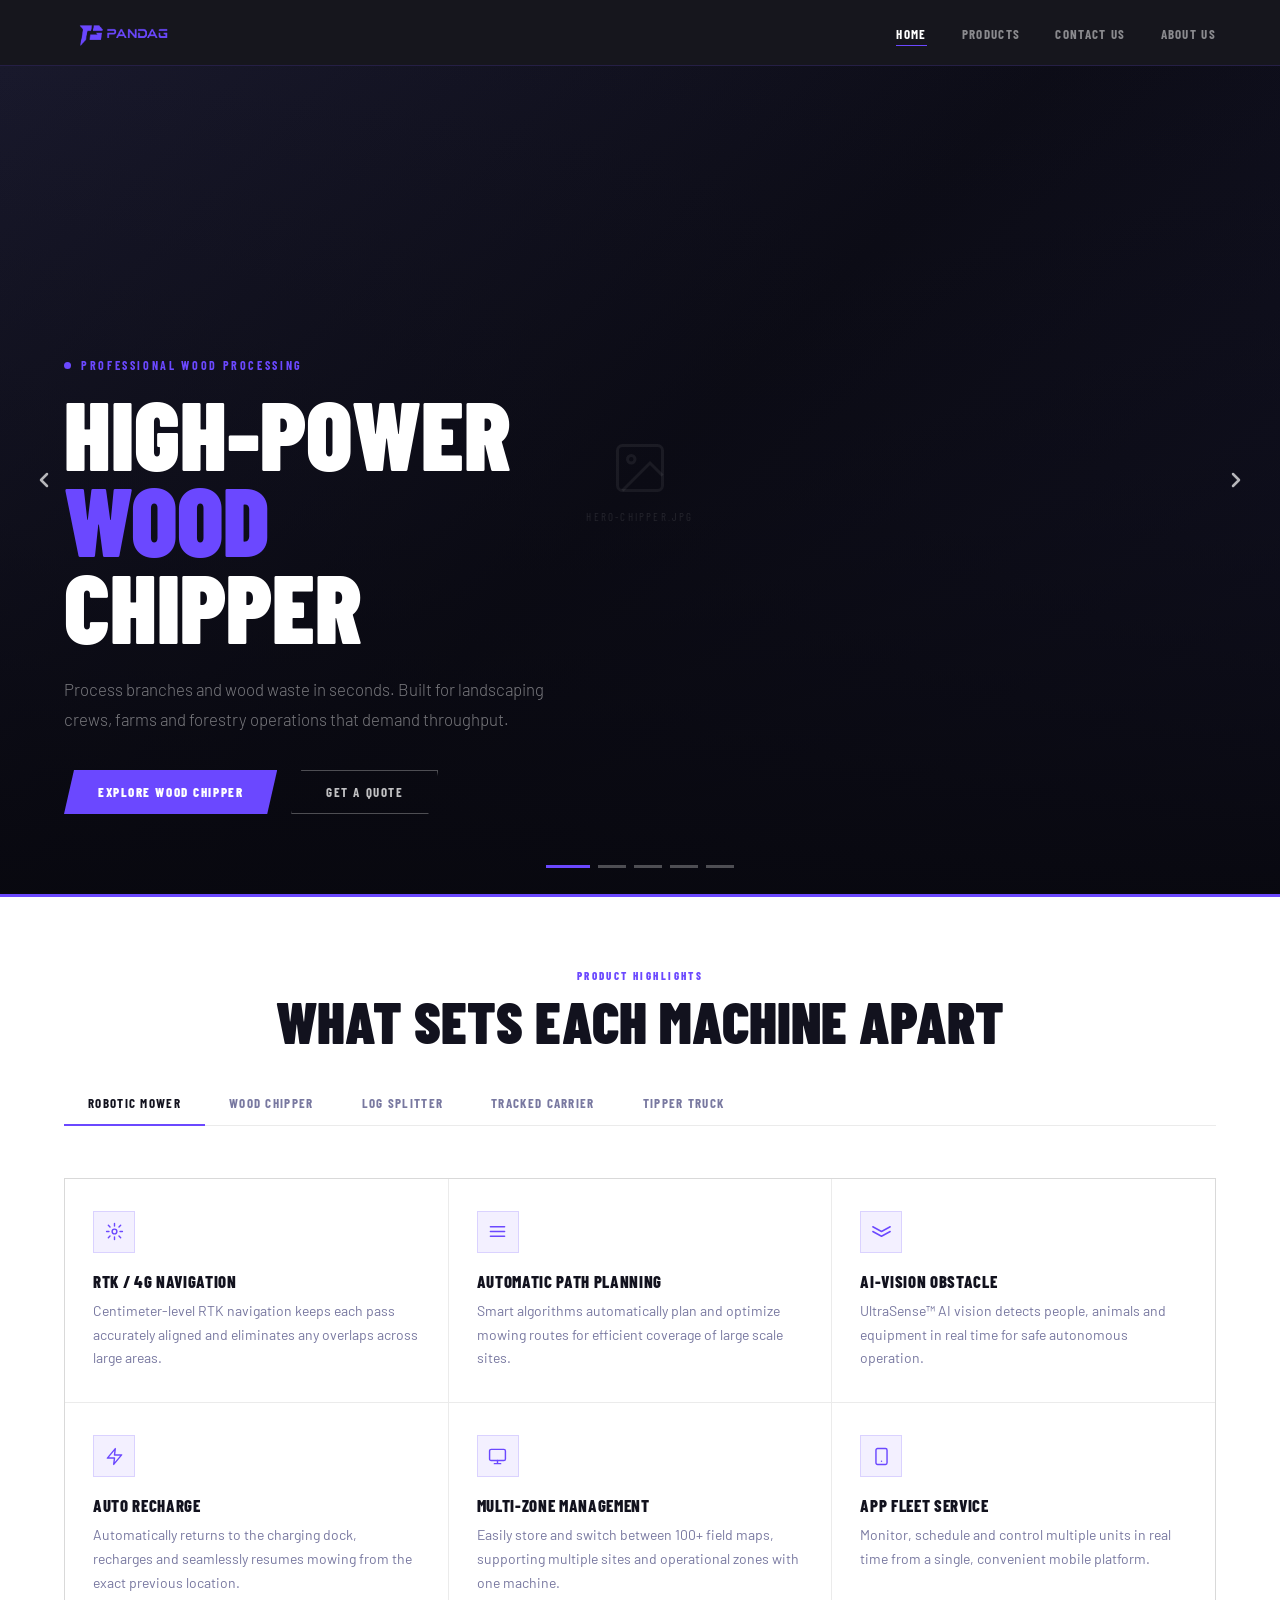
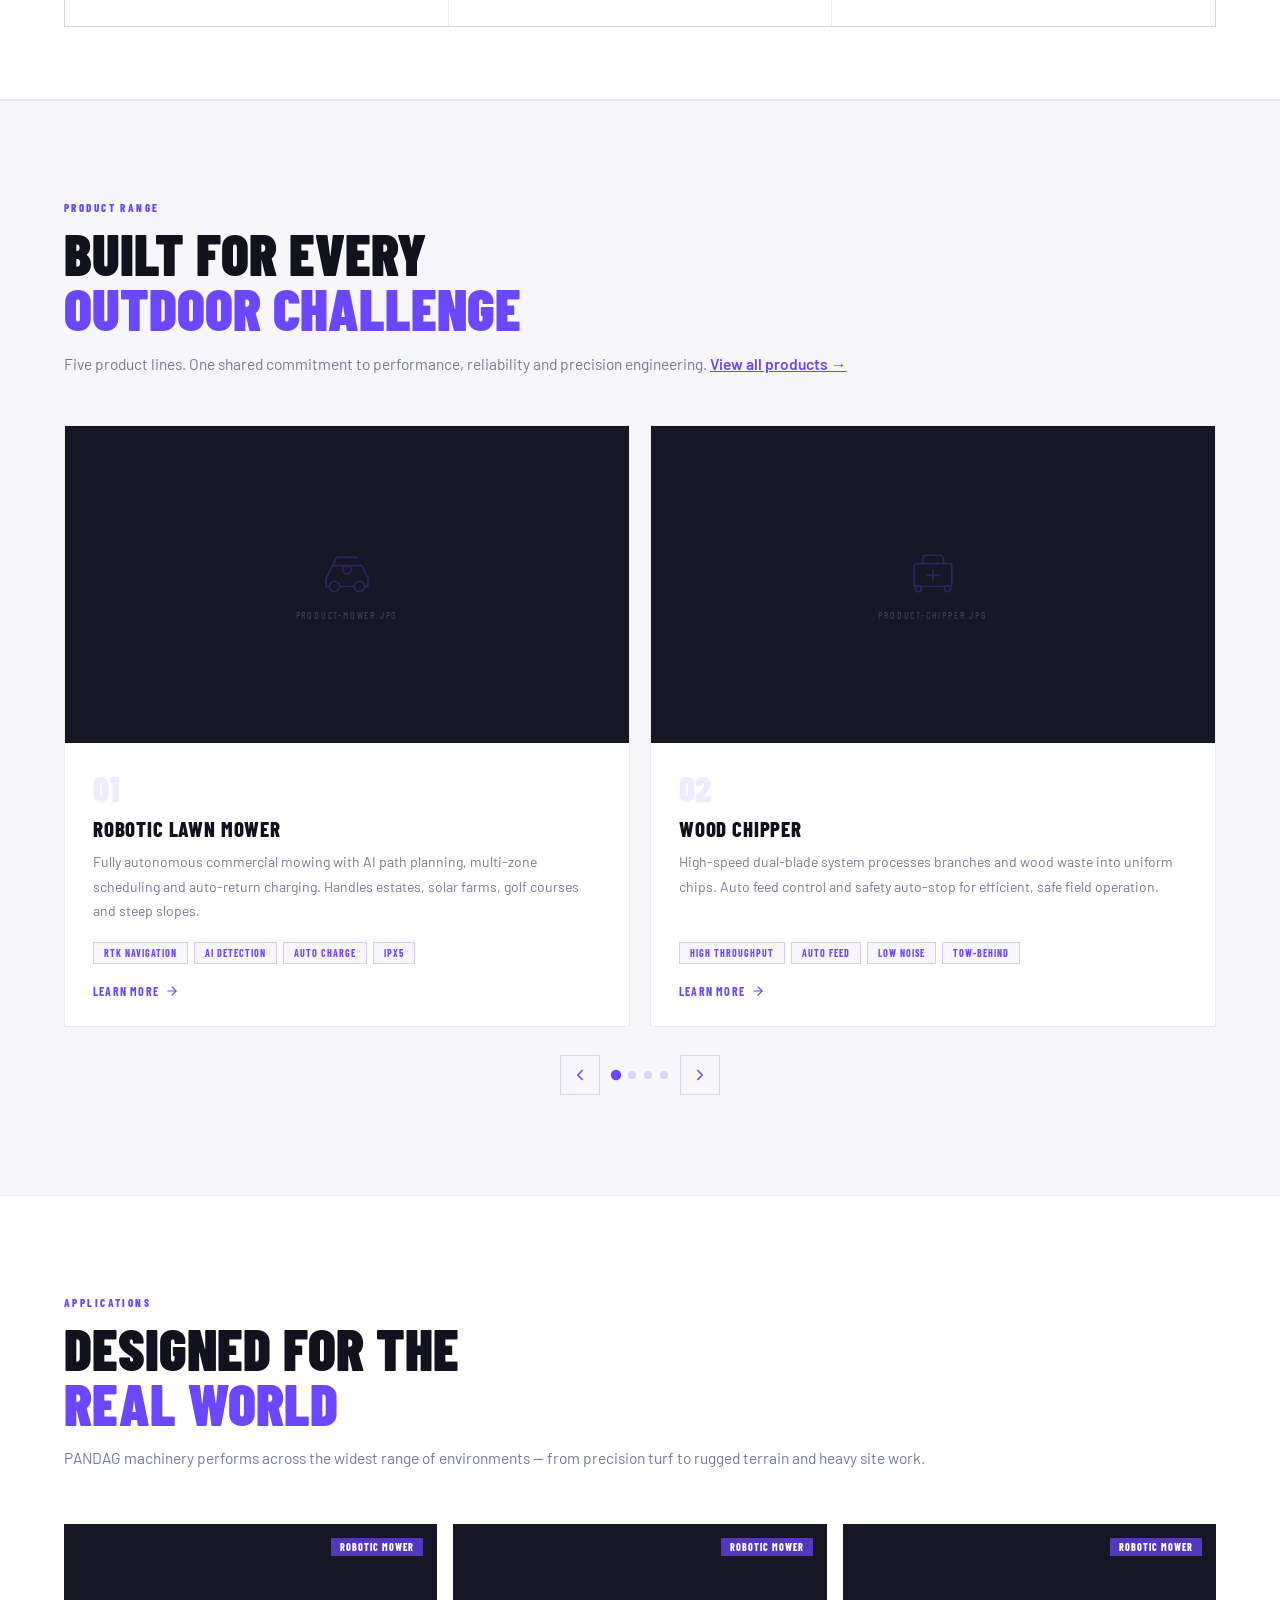
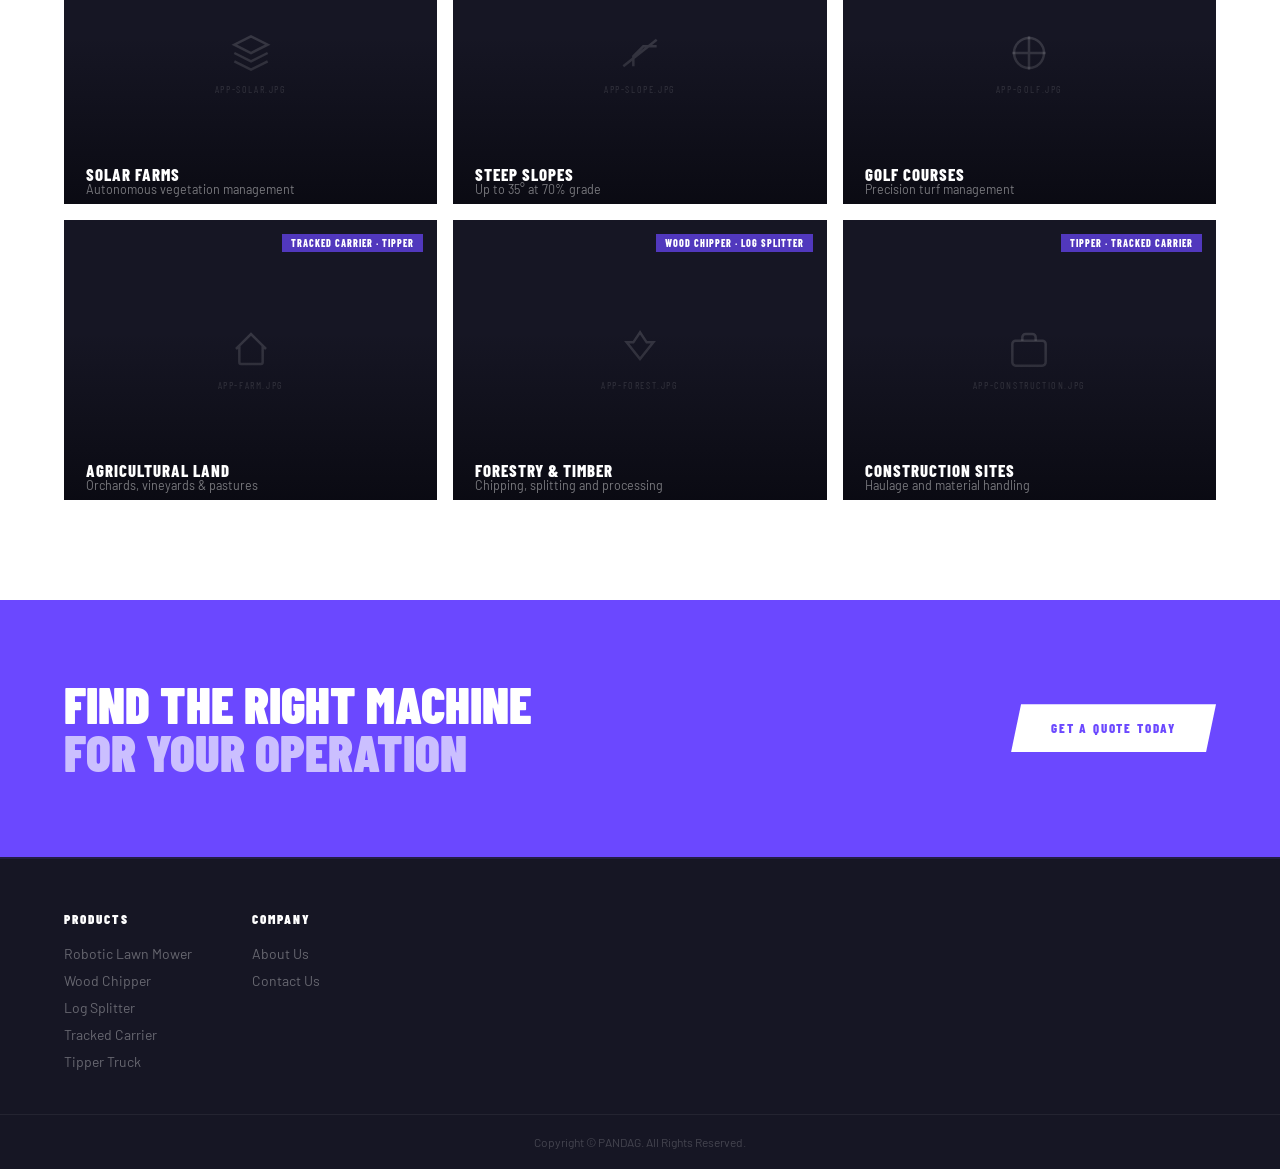
==== index.html @ 1c49302d "Initial commit: American exhibition website" ====
<!DOCTYPE html>
<html lang="en">
<head>
<meta charset="UTF-8">
<meta name="viewport" content="width=device-width, initial-scale=1.0">
<title>PANDAG | Intelligent Outdoor Equipment</title>
<link rel="preconnect" href="https://fonts.googleapis.com">
<link href="https://fonts.googleapis.com/css2?family=Barlow+Condensed:wght@400;600;700;800;900&family=Barlow:wght@300;400;500;600&display=swap" rel="stylesheet">
<link rel="stylesheet" href="style.css">
<style>
/* ─── HERO SLIDESHOW ─── */
#home {
  margin-top:66px; height:92vh; min-height:560px; max-height:900px;
  position:relative; overflow:hidden;
}
.hero-slides { position:absolute; inset:0; }
.hero-slide { position:absolute; inset:0; opacity:0; transition:opacity 1s ease; pointer-events:none; }
.hero-slide.active { opacity:1; pointer-events:auto; }
.hero-slide-bg { position:absolute; inset:0; background:linear-gradient(135deg,#1a1a2e 0%,#0d0d18 50%,#141428 100%); }
.hero-slide-bg img { width:100%; height:100%; object-fit:cover; opacity:.82; }
.hero-ph { position:absolute; inset:0; display:flex; flex-direction:column; align-items:center; justify-content:center; gap:12px; pointer-events:none; }
.hero-ph svg { width:60px; height:60px; color:rgba(255,255,255,.1); }
.hero-ph span { font-family:'Barlow Condensed',sans-serif; font-size:11px; letter-spacing:.2em; text-transform:uppercase; color:rgba(255,255,255,.18); }
.hero-overlay { position:absolute; inset:0; background:linear-gradient(to top,rgba(8,8,15,.95) 0%,rgba(8,8,15,.42) 45%,rgba(8,8,15,.06) 100%); }
.hero-slide-content { position:absolute; inset:0; display:flex; align-items:flex-end; padding:0 5vw 80px; z-index:2; }
.hero-text { max-width:860px; }
.hero-eyebrow {
  font-family:'Barlow Condensed',sans-serif; font-size:12px; font-weight:700;
  letter-spacing:.22em; text-transform:uppercase; color:#6B48FF;
  margin-bottom:18px; display:flex; align-items:center; gap:10px;
}
.pulse { width:7px; height:7px; border-radius:50%; background:#6B48FF; display:inline-block; animation:blink 2s infinite; flex-shrink:0; }
@keyframes blink { 0%,100%{opacity:1;} 50%{opacity:.2;} }
.hero-h1 {
  font-family:'Barlow Condensed',sans-serif;
  font-size:clamp(3.2rem,7.5vw,7rem); font-weight:900; line-height:.9;
  text-transform:uppercase; color:#fff; margin-bottom:26px;
}
.hero-h1 em { font-style:normal; color:#6B48FF; }
.hero-sub { font-size:1.05rem; font-weight:300; line-height:1.75; color:rgba(255,255,255,.45); max-width:520px; margin-bottom:36px; }
.hero-btns { display:flex; gap:14px; flex-wrap:wrap; }

/* Arrow — icon only, border appears on hover */
.hero-arrow {
  position:absolute; top:50%; transform:translateY(-50%); z-index:10;
  width:48px; height:48px; cursor:pointer;
  background:transparent; border:1px solid transparent;
  display:flex; align-items:center; justify-content:center;
  color:rgba(255,255,255,.7); transition:border-color .25s, background .25s, color .25s;
}
.hero-arrow:hover { background:rgba(255,255,255,.12); border-color:rgba(255,255,255,.3); color:#fff; backdrop-filter:blur(6px); }
.hero-arrow svg { width:24px; height:24px; }
.hero-arrow-left { left:20px; }
.hero-arrow-right { right:20px; }

.hero-dots { position:absolute; bottom:26px; left:50%; transform:translateX(-50%); display:flex; gap:8px; z-index:10; }
.hero-dot { width:28px; height:3px; background:rgba(255,255,255,.28); border:none; cursor:pointer; padding:0; transition:background .3s, width .3s; }
.hero-dot.active { background:#6B48FF; width:44px; }

/* ─── PRODUCT FEATURES TABS ─── */
#features { background:var(--white); border-top:3px solid #6B48FF; border-bottom:1px solid var(--border); padding:72px 5vw; }
.feat-tabs { display:flex; gap:0; flex-wrap:wrap; margin-bottom:52px; border-bottom:1px solid var(--border); }
.feat-tab {
  font-family:'Barlow Condensed',sans-serif; font-size:13px; font-weight:700;
  letter-spacing:.1em; text-transform:uppercase; padding:14px 24px;
  background:transparent; border:none; color:var(--muted); cursor:pointer;
  position:relative; transition:color .2s; white-space:nowrap;
}
.feat-tab::after { content:''; position:absolute; bottom:-1px; left:0; right:0; height:2px; background:#6B48FF; transform:scaleX(0); transition:transform .25s; }
.feat-tab.active { color:var(--text); }
.feat-tab.active::after { transform:scaleX(1); }
.feat-panel { display:none; }
.feat-panel.active { display:grid; grid-template-columns:repeat(3,1fr); gap:1px; background:var(--border); border:1px solid var(--border); }
.feat-card { background:var(--white); padding:32px 28px; position:relative; overflow:hidden; transition:background .3s; }
.feat-card::after { content:''; position:absolute; bottom:0; left:0; right:0; height:2px; background:#6B48FF; transform:scaleX(0); transform-origin:left; transition:transform .4s; }
.feat-card:hover { background:rgba(107,72,255,.03); }
.feat-card:hover::after { transform:scaleX(1); }
.feat-icon { width:42px; height:42px; background:rgba(107,72,255,.08); border:1px solid rgba(107,72,255,.18); display:flex; align-items:center; justify-content:center; color:#6B48FF; margin-bottom:18px; }
.feat-icon svg { width:19px; height:19px; }
.feat-title { font-family:'Barlow Condensed',sans-serif; font-size:1.05rem; font-weight:800; text-transform:uppercase; letter-spacing:.04em; color:var(--text); margin-bottom:8px; }
.feat-desc { font-size:.875rem; color:var(--muted); line-height:1.7; }

/* ─── PRODUCT CAROUSEL ─── */
#products { background:var(--off-white); border-top:1px solid var(--border); padding:100px 5vw; }
.products-header { margin-bottom:48px; }
.carousel-wrap { position:relative; }
.carousel-track-outer { overflow:hidden; }
.carousel-track { display:flex; gap:20px; transition:transform .45s cubic-bezier(.4,0,.2,1); }
.product-card {
  background:var(--white); border:1px solid var(--border);
  overflow:hidden; display:flex; flex-direction:column;
  position:relative; flex-shrink:0; width:calc(50% - 10px);
  transition:box-shadow .3s, border-color .3s;
}
.product-card::before { content:''; position:absolute; top:0; left:0; right:0; height:3px; background:#6B48FF; transform:scaleX(0); transform-origin:left; transition:transform .45s; z-index:1; }
.product-card:hover { box-shadow:0 8px 36px rgba(107,72,255,.1); border-color:rgba(107,72,255,.2); }
.product-card:hover::before { transform:scaleX(1); }
.product-img-wrap { width:100%; aspect-ratio:16/9; overflow:hidden; background:var(--dark2); position:relative; flex-shrink:0; }
.product-img-wrap img { width:100%; height:100%; object-fit:cover; opacity:.85; transition:transform .5s, opacity .3s; }
.product-card:hover .product-img-wrap img { transform:scale(1.04); opacity:1; }
.product-img-ph { position:absolute; inset:0; display:flex; flex-direction:column; align-items:center; justify-content:center; gap:10px; }
.product-img-ph svg { width:50px; height:50px; color:#6B48FF; opacity:.28; }
.product-img-ph span { font-family:'Barlow Condensed',sans-serif; font-size:10px; letter-spacing:.18em; text-transform:uppercase; color:rgba(255,255,255,.22); }
.product-body { padding:28px; flex:1; display:flex; flex-direction:column; }
.product-num { font-family:'Barlow Condensed',sans-serif; font-size:2.2rem; font-weight:900; color:rgba(107,72,255,.1); line-height:1; margin-bottom:10px; }
.product-name { font-family:'Barlow Condensed',sans-serif; font-size:1.3rem; font-weight:800; text-transform:uppercase; letter-spacing:.04em; color:var(--text); margin-bottom:9px; }
.product-desc { font-size:.875rem; color:var(--muted); line-height:1.75; margin-bottom:18px; flex:1; }
.product-tags { display:flex; flex-wrap:wrap; gap:6px; margin-bottom:20px; }
.tag { font-family:'Barlow Condensed',sans-serif; font-size:10px; font-weight:700; letter-spacing:.1em; text-transform:uppercase; padding:4px 10px; border:1px solid rgba(107,72,255,.25); color:#6B48FF; background:rgba(107,72,255,.05); }
.product-cta { font-family:'Barlow Condensed',sans-serif; font-size:12px; font-weight:700; letter-spacing:.1em; text-transform:uppercase; color:#6B48FF; text-decoration:none; display:inline-flex; align-items:center; gap:6px; transition:gap .2s; }
.product-cta:hover { gap:10px; }
.product-cta svg { width:14px; height:14px; }

.carousel-controls { display:flex; align-items:center; gap:12px; margin-top:28px; justify-content:center; }
.carousel-btn { width:40px; height:40px; border:1px solid var(--border-brand); background:transparent; color:#6B48FF; cursor:pointer; display:flex; align-items:center; justify-content:center; transition:background .2s, color .2s; }
.carousel-btn:hover { background:#6B48FF; color:#fff; }
.carousel-btn svg { width:18px; height:18px; }
.carousel-dots { display:flex; gap:8px; }
.carousel-dot { width:8px; height:8px; border-radius:50%; background:rgba(107,72,255,.2); border:none; cursor:pointer; transition:background .2s, transform .2s; padding:0; }
.carousel-dot.active { background:#6B48FF; transform:scale(1.3); }

/* ─── SCENARIOS ─── */
#scenarios { background:var(--white); border-top:1px solid var(--border); padding:100px 5vw; }
.scenarios-grid { display:grid; grid-template-columns:repeat(3,1fr); gap:16px; margin-top:52px; }
.scenario-card { position:relative; overflow:hidden; aspect-ratio:4/3; background:var(--dark2); }
.scenario-photo { width:100%; height:100%; object-fit:cover; opacity:.72; transition:transform .5s, opacity .4s; }
.scenario-card:hover .scenario-photo { transform:scale(1.04); opacity:.88; }
.scenario-overlay { position:absolute; inset:0; background:linear-gradient(to top,rgba(8,8,15,.82) 0%,transparent 60%); }
.scenario-label { position:absolute; bottom:20px; left:22px; font-family:'Barlow Condensed',sans-serif; font-weight:800; font-size:1.05rem; text-transform:uppercase; letter-spacing:.06em; color:#fff; }
.scenario-sub { position:absolute; bottom:8px; left:22px; font-size:.78rem; color:rgba(255,255,255,.45); }
.scenario-ph { width:100%; height:100%; display:flex; flex-direction:column; align-items:center; justify-content:center; gap:10px; }
.scenario-ph svg { width:40px; height:40px; color:rgba(255,255,255,.14); }
.scenario-ph span { font-family:'Barlow Condensed',sans-serif; font-size:10px; letter-spacing:.16em; text-transform:uppercase; color:rgba(255,255,255,.18); }
.scenario-badge { position:absolute; top:14px; right:14px; font-family:'Barlow Condensed',sans-serif; font-size:10px; font-weight:800; letter-spacing:.1em; text-transform:uppercase; color:#fff; background:rgba(107,72,255,.7); backdrop-filter:blur(4px); padding:3px 9px; }

/* ─── CTA BANNER ─── */
#cta { background:var(--brand); padding:80px 5vw; display:flex; align-items:center; justify-content:space-between; gap:32px; flex-wrap:wrap; }
.cta-h2 { font-family:'Barlow Condensed',sans-serif; font-size:clamp(2rem,4vw,3.2rem); font-weight:900; text-transform:uppercase; color:#fff; line-height:.95; }
.cta-h2 span { opacity:.65; }

/* ─── RESPONSIVE ─── */
@media(max-width:1020px){
  .feat-panel.active { grid-template-columns:1fr 1fr; }
  .product-card { width:calc(80% - 10px); }
  .scenarios-grid { grid-template-columns:1fr 1fr; }
}
@media(max-width:720px){
  .feat-panel.active { grid-template-columns:1fr; }
  .product-card { width:calc(92% - 10px); }
  .scenarios-grid { grid-template-columns:1fr; }
  #cta { flex-direction:column; }
}
</style>
</head>
<body>

<!-- NAV -->
<nav>
  <a href="index.html" class="nav-logo">
    <img src="logo-07.png" alt="PANDAG" onerror="this.style.display='none';this.nextElementSibling.style.display='block'">
    <span class="nav-logo-text">PANDAG</span>
  </a>
  <ul class="nav-links">
    <li><a href="index.html" class="active">Home</a></li>
    <li><a href="products.html">Products</a></li>
    <li><a href="contact.html">Contact Us</a></li>
    <li><a href="about.html">About Us</a></li>
  </ul>
</nav>

<!-- ═══ HERO SLIDESHOW ═══ -->
<section id="home">
  <div class="hero-slides" id="heroSlides">

    <!-- Slide 1: Wood Chipper -->
    <div class="hero-slide active">
      <div class="hero-slide-bg">
        <img src="hero-chipper.jpg" alt="" onerror="this.style.display='none'">
        <div class="hero-ph"><svg viewBox="0 0 24 24" fill="none" stroke="currentColor" stroke-width="1.2"><rect x="3" y="3" width="18" height="18" rx="2"/><circle cx="8.5" cy="8.5" r="1.5"/><polyline points="21 15 16 10 5 21"/></svg><span>hero-chipper.jpg</span></div>
      </div>
      <div class="hero-overlay"></div>
      <div class="hero-slide-content">
        <div class="hero-text">
          <div class="hero-eyebrow"><span class="pulse"></span> Professional Wood Processing</div>
          <h1 class="hero-h1">High-Power<br><em>Wood</em><br>Chipper</h1>
          <p class="hero-sub">Process branches and wood waste in seconds. Built for landscaping crews, farms and forestry operations that demand throughput.</p>
          <div class="hero-btns">
            <a href="products.html" class="btn-primary">Explore Wood Chipper</a>
            <a href="contact.html" class="btn-ghost">Get a Quote</a>
          </div>
        </div>
      </div>
    </div>

    <!-- Slide 2: Robotic Mower -->
    <div class="hero-slide">
      <div class="hero-slide-bg">
        <img src="hero-mower.jpg" alt="" onerror="this.style.display='none'">
        <div class="hero-ph"><svg viewBox="0 0 24 24" fill="none" stroke="currentColor" stroke-width="1.2"><rect x="3" y="3" width="18" height="18" rx="2"/><circle cx="8.5" cy="8.5" r="1.5"/><polyline points="21 15 16 10 5 21"/></svg><span>hero-mower.jpg</span></div>
      </div>
      <div class="hero-overlay"></div>
      <div class="hero-slide-content">
        <div class="hero-text">
          <div class="hero-eyebrow"><span class="pulse"></span> Autonomous Commercial Robotic Mower</div>
          <h1 class="hero-h1">Intelligent<br><em>Robotic</em><br>Mowing</h1>
          <p class="hero-sub">PANDAG G1 — fully autonomous commercial mower built for large-scale turf. AI-guided. All-weather. Zero-operator.</p>
          <div class="hero-btns">
            <a href="products.html" class="btn-primary">Explore the G1</a>
            <a href="contact.html" class="btn-ghost">Get a Quote</a>
          </div>
        </div>
      </div>
    </div>

    <!-- Slide 3: Log Splitter -->
    <div class="hero-slide">
      <div class="hero-slide-bg">
        <img src="hero-splitter.jpg" alt="" onerror="this.style.display='none'">
        <div class="hero-ph"><svg viewBox="0 0 24 24" fill="none" stroke="currentColor" stroke-width="1.2"><rect x="3" y="3" width="18" height="18" rx="2"/><circle cx="8.5" cy="8.5" r="1.5"/><polyline points="21 15 16 10 5 21"/></svg><span>hero-splitter.jpg</span></div>
      </div>
      <div class="hero-overlay"></div>
      <div class="hero-slide-content">
        <div class="hero-text">
          <div class="hero-eyebrow"><span class="pulse"></span> Hydraulic Log Splitter</div>
          <h1 class="hero-h1">Split Logs<br><em>Effortlessly</em><br>Every Time</h1>
          <p class="hero-sub">Hydraulic-driven force handles large-diameter logs with ease. Safety interlock and compact design, ready for residential and commercial use.</p>
          <div class="hero-btns">
            <a href="products.html" class="btn-primary">Explore Log Splitter</a>
            <a href="contact.html" class="btn-ghost">Get a Quote</a>
          </div>
        </div>
      </div>
    </div>

    <!-- Slide 4: Tracked Carrier -->
    <div class="hero-slide">
      <div class="hero-slide-bg">
        <img src="hero-carrier.jpg" alt="" onerror="this.style.display='none'">
        <div class="hero-ph"><svg viewBox="0 0 24 24" fill="none" stroke="currentColor" stroke-width="1.2"><rect x="3" y="3" width="18" height="18" rx="2"/><circle cx="8.5" cy="8.5" r="1.5"/><polyline points="21 15 16 10 5 21"/></svg><span>hero-carrier.jpg</span></div>
      </div>
      <div class="hero-overlay"></div>
      <div class="hero-slide-content">
        <div class="hero-text">
          <div class="hero-eyebrow"><span class="pulse"></span> Full-Terrain Tracked Carrier</div>
          <h1 class="hero-h1">Carry More.<br><em>Go Further.</em><br>No Limits.</h1>
          <p class="hero-sub">Rubber track chassis built for hillsides, mud and rough terrain — where wheeled vehicles simply cannot go.</p>
          <div class="hero-btns">
            <a href="products.html" class="btn-primary">Explore Tracked Carrier</a>
            <a href="contact.html" class="btn-ghost">Get a Quote</a>
          </div>
        </div>
      </div>
    </div>

    <!-- Slide 5: Tipper Truck -->
    <div class="hero-slide">
      <div class="hero-slide-bg">
        <img src="hero-tipper.jpg" alt="" onerror="this.style.display='none'">
        <div class="hero-ph"><svg viewBox="0 0 24 24" fill="none" stroke="currentColor" stroke-width="1.2"><rect x="3" y="3" width="18" height="18" rx="2"/><circle cx="8.5" cy="8.5" r="1.5"/><polyline points="21 15 16 10 5 21"/></svg><span>hero-tipper.jpg</span></div>
      </div>
      <div class="hero-overlay"></div>
      <div class="hero-slide-content">
        <div class="hero-text">
          <div class="hero-eyebrow"><span class="pulse"></span> Electric Tipper Truck</div>
          <h1 class="hero-h1">Dump, Haul<br><em>&amp; Conquer</em><br>Any Site.</h1>
          <p class="hero-sub">Pure electric power. High-capacity tipping for quarries, farms and construction sites.</p>
          <div class="hero-btns">
            <a href="products.html" class="btn-primary">Explore Tipper Truck</a>
            <a href="contact.html" class="btn-ghost">Get a Quote</a>
          </div>
        </div>
      </div>
    </div>

  </div><!-- /slides -->

  <button class="hero-arrow hero-arrow-left" id="heroPrev" aria-label="Previous">
    <svg viewBox="0 0 24 24" fill="none" stroke="currentColor" stroke-width="2.5" stroke-linecap="round" stroke-linejoin="round"><polyline points="15 18 9 12 15 6"/></svg>
  </button>
  <button class="hero-arrow hero-arrow-right" id="heroNext" aria-label="Next">
    <svg viewBox="0 0 24 24" fill="none" stroke="currentColor" stroke-width="2.5" stroke-linecap="round" stroke-linejoin="round"><polyline points="9 18 15 12 9 6"/></svg>
  </button>
  <div class="hero-dots" id="heroDots"></div>
</section>

<!-- ═══ PRODUCT FEATURES TABS ═══ -->
<section id="features">
  <div class="fade-up" style="text-align:center; margin-bottom:0;">
    <div class="section-tag">Product Highlights</div>
    <h2 class="section-h2">What Sets Each Machine Apart</h2>
  </div>
  <div class="fade-up">
    <div class="feat-tabs" style="margin-top:32px;">
      <button class="feat-tab active" onclick="switchTab(this,'tab-mower')">Robotic Mower</button>
      <button class="feat-tab" onclick="switchTab(this,'tab-chipper')">Wood Chipper</button>
      <button class="feat-tab" onclick="switchTab(this,'tab-splitter')">Log Splitter</button>
      <button class="feat-tab" onclick="switchTab(this,'tab-carrier')">Tracked Carrier</button>
      <button class="feat-tab" onclick="switchTab(this,'tab-tipper')">Tipper Truck</button>
    </div>

    <!-- Mower -->
    <div id="tab-mower" class="feat-panel active">
      <div class="feat-card"><div class="feat-icon"><svg viewBox="0 0 24 24" fill="none" stroke="currentColor" stroke-width="1.8" stroke-linecap="round" stroke-linejoin="round"><circle cx="12" cy="12" r="3"/><path d="M12 2v3M12 19v3M4.22 4.22l2.12 2.12M17.66 17.66l2.12 2.12M2 12h3M19 12h3M4.22 19.78l2.12-2.12M17.66 6.34l2.12-2.12"/></svg></div><div class="feat-title">RTK / 4G Navigation</div><div class="feat-desc">Centimeter-level RTK navigation keeps each pass accurately aligned and eliminates any overlaps across large areas.</div></div>
      <div class="feat-card"><div class="feat-icon"><svg viewBox="0 0 24 24" fill="none" stroke="currentColor" stroke-width="1.8" stroke-linecap="round" stroke-linejoin="round"><path d="M3 12l18 0M3 6l18 0M3 18l18 0"/></svg></div><div class="feat-title">Automatic Path Planning</div><div class="feat-desc">Smart algorithms automatically plan and optimize mowing routes for efficient coverage of large scale sites.</div></div>
      <div class="feat-card"><div class="feat-icon"><svg viewBox="0 0 24 24" fill="none" stroke="currentColor" stroke-width="1.8" stroke-linecap="round" stroke-linejoin="round"><path d="M1 6l11 6 11-6M1 12l11 6 11-6"/></svg></div><div class="feat-title">AI-Vision Obstacle</div><div class="feat-desc">UltraSense™ AI vision detects people, animals and equipment in real time for safe autonomous operation.</div></div>
      <div class="feat-card"><div class="feat-icon"><svg viewBox="0 0 24 24" fill="none" stroke="currentColor" stroke-width="1.8" stroke-linecap="round" stroke-linejoin="round"><path d="M13 2L3 14h9l-1 8 10-12h-9l1-8z"/></svg></div><div class="feat-title">Auto Recharge</div><div class="feat-desc">Automatically returns to the charging dock, recharges and seamlessly resumes mowing from the exact previous location.</div></div>
      <div class="feat-card"><div class="feat-icon"><svg viewBox="0 0 24 24" fill="none" stroke="currentColor" stroke-width="1.8" stroke-linecap="round" stroke-linejoin="round"><rect x="2" y="3" width="20" height="14" rx="2"/><path d="M8 21h8M12 17v4"/></svg></div><div class="feat-title">Multi-Zone Management</div><div class="feat-desc">Easily store and switch between 100+ field maps, supporting multiple sites and operational zones with one machine.</div></div>
      <div class="feat-card"><div class="feat-icon"><svg viewBox="0 0 24 24" fill="none" stroke="currentColor" stroke-width="1.8" stroke-linecap="round" stroke-linejoin="round"><rect x="5" y="2" width="14" height="20" rx="2"/><path d="M12 18h.01"/></svg></div><div class="feat-title">App Fleet Service</div><div class="feat-desc">Monitor, schedule and control multiple units in real time from a single, convenient mobile platform.</div></div>
    </div>

    <!-- Chipper -->
    <div id="tab-chipper" class="feat-panel">
      <div class="feat-card"><div class="feat-icon"><svg viewBox="0 0 24 24" fill="none" stroke="currentColor" stroke-width="1.8" stroke-linecap="round" stroke-linejoin="round"><circle cx="12" cy="12" r="10"/><path d="M12 8v4l3 3"/></svg></div><div class="feat-title">High-Speed Dual Blades</div><div class="feat-desc">Counter-rotating hardened steel blades spin at high RPM to chip branches up to 100mm diameter into uniform mulch in seconds.</div></div>
      <div class="feat-card"><div class="feat-icon"><svg viewBox="0 0 24 24" fill="none" stroke="currentColor" stroke-width="1.8" stroke-linecap="round" stroke-linejoin="round"><path d="M22 11.08V12a10 10 0 11-5.93-9.14"/><polyline points="22 4 12 14.01 9 11.01"/></svg></div><div class="feat-title">Auto Feed Control</div><div class="feat-desc">Intelligent feed-roller speed adjusts automatically to material thickness — prevents jamming and maintains consistent throughput without operator adjustment.</div></div>
      <div class="feat-card"><div class="feat-icon"><svg viewBox="0 0 24 24" fill="none" stroke="currentColor" stroke-width="1.8" stroke-linecap="round" stroke-linejoin="round"><path d="M12 22s8-4 8-10V5l-8-3-8 3v7c0 6 8 10 8 10z"/></svg></div><div class="feat-title">Safety Auto-Stop</div><div class="feat-desc">Reverse-feed emergency stop activates instantly if an obstruction or unsafe condition is detected — protecting the operator and the machine.</div></div>
      <div class="feat-card"><div class="feat-icon"><svg viewBox="0 0 24 24" fill="none" stroke="currentColor" stroke-width="1.8" stroke-linecap="round" stroke-linejoin="round"><path d="M18 8h1a4 4 0 010 8h-1M2 8h16v9a4 4 0 01-4 4H6a4 4 0 01-4-4V8z"/><line x1="6" y1="1" x2="6" y2="4"/><line x1="10" y1="1" x2="10" y2="4"/><line x1="14" y1="1" x2="14" y2="4"/></svg></div><div class="feat-title">Low Noise Motor</div><div class="feat-desc">Optimised blade geometry and vibration-damped housing reduce operating noise to levels suitable for residential neighbourhoods and noise-sensitive sites.</div></div>
      <div class="feat-card"><div class="feat-icon"><svg viewBox="0 0 24 24" fill="none" stroke="currentColor" stroke-width="1.8" stroke-linecap="round" stroke-linejoin="round"><circle cx="12" cy="12" r="10"/><line x1="2" y1="12" x2="22" y2="12"/><path d="M12 2a15.3 15.3 0 014 10 15.3 15.3 0 01-4 10 15.3 15.3 0 01-4-10 15.3 15.3 0 014-10z"/></svg></div><div class="feat-title">Tow-Behind Design</div><div class="feat-desc">Standard tow hitch attaches to any farm vehicle or tractor for easy repositioning across large sites without manual carrying.</div></div>
      <div class="feat-card"><div class="feat-icon"><svg viewBox="0 0 24 24" fill="none" stroke="currentColor" stroke-width="1.8" stroke-linecap="round" stroke-linejoin="round"><rect x="1" y="3" width="15" height="13" rx="1"/><polygon points="16 8 20 8 23 11 23 16 16 16 16 8"/><circle cx="5.5" cy="18.5" r="2.5"/><circle cx="18.5" cy="18.5" r="2.5"/></svg></div><div class="feat-title">Large Capacity Collection</div><div class="feat-desc">Wide-mouth discharge chute directs chips into a collection bag or trailer. Minimise ground mess and make clean-up part of the chipping workflow.</div></div>
    </div>

    <!-- Splitter -->
    <div id="tab-splitter" class="feat-panel">
      <div class="feat-card"><div class="feat-icon"><svg viewBox="0 0 24 24" fill="none" stroke="currentColor" stroke-width="1.8" stroke-linecap="round" stroke-linejoin="round"><path d="M18 3a3 3 0 00-3 3v12a3 3 0 003 3 3 3 0 003-3 3 3 0 00-3-3H6a3 3 0 00-3 3 3 3 0 003 3 3 3 0 003-3V6a3 3 0 00-3-3 3 3 0 00-3 3 3 3 0 003 3h12a3 3 0 003-3 3 3 0 00-3-3z"/></svg></div><div class="feat-title">High-Force Hydraulic Cylinder</div><div class="feat-desc">Precision hydraulic ram delivers powerful, consistent splitting force through even the most gnarled hardwood — no stalling, no partial splits.</div></div>
      <div class="feat-card"><div class="feat-icon"><svg viewBox="0 0 24 24" fill="none" stroke="currentColor" stroke-width="1.8" stroke-linecap="round" stroke-linejoin="round"><path d="M12 22s8-4 8-10V5l-8-3-8 3v7c0 6 8 10 8 10z"/></svg></div><div class="feat-title">Two-Hand Safety Interlock</div><div class="feat-desc">Both control levers must be engaged simultaneously to activate the ram — a certified safety design that prevents single-hand or accidental operation.</div></div>
      <div class="feat-card"><div class="feat-icon"><svg viewBox="0 0 24 24" fill="none" stroke="currentColor" stroke-width="1.8" stroke-linecap="round" stroke-linejoin="round"><polyline points="17 1 21 5 17 9"/><path d="M3 11V9a4 4 0 014-4h14M7 23l-4-4 4-4"/><path d="M21 13v2a4 4 0 01-4 4H3"/></svg></div><div class="feat-title">Horizontal & Vertical Modes</div><div class="feat-desc">Convert between horizontal and vertical splitting positions in seconds — horizontal for speed, vertical for heavy rounds too large to lift onto the beam.</div></div>
      <div class="feat-card"><div class="feat-icon"><svg viewBox="0 0 24 24" fill="none" stroke="currentColor" stroke-width="1.8" stroke-linecap="round" stroke-linejoin="round"><rect x="1" y="3" width="15" height="13" rx="1"/><polygon points="16 8 20 8 23 11 23 16 16 16 16 8"/><circle cx="5.5" cy="18.5" r="2.5"/><circle cx="18.5" cy="18.5" r="2.5"/></svg></div><div class="feat-title">Towable Frame</div><div class="feat-desc">Road-legal tow hitch and fold-down log cradle mean the splitter travels with you — from woodlot to barn to storage without a trailer.</div></div>
      <div class="feat-card"><div class="feat-icon"><svg viewBox="0 0 24 24" fill="none" stroke="currentColor" stroke-width="1.8" stroke-linecap="round" stroke-linejoin="round"><circle cx="12" cy="12" r="10"/><path d="M12 8v4l3 3"/></svg></div><div class="feat-title">Fast Cycle Time</div><div class="feat-desc">Rapid-return hydraulic valve minimises dead time between strokes — keeping throughput high for commercial firewood and timber operations.</div></div>
      <div class="feat-card"><div class="feat-icon"><svg viewBox="0 0 24 24" fill="none" stroke="currentColor" stroke-width="1.8" stroke-linecap="round" stroke-linejoin="round"><path d="M14.5 10c-.83 0-1.5-.67-1.5-1.5v-5c0-.83.67-1.5 1.5-1.5s1.5.67 1.5 1.5v5c0 .83-.67 1.5-1.5 1.5z"/><path d="M20.5 10H19V8.5c0-.83.67-1.5 1.5-1.5s1.5.67 1.5 1.5-.67 1.5-1.5 1.5z"/><path d="M9.5 14c.83 0 1.5.67 1.5 1.5v5c0 .83-.67 1.5-1.5 1.5S8 21.33 8 20.5v-5c0-.83.67-1.5 1.5-1.5z"/><path d="M3.5 14H5v1.5c0 .83-.67 1.5-1.5 1.5S2 16.33 2 15.5 2.67 14 3.5 14z"/><path d="M14 14.5c0-.83.67-1.5 1.5-1.5h5c.83 0 1.5.67 1.5 1.5s-.67 1.5-1.5 1.5h-5c-.83 0-1.5-.67-1.5-1.5z"/><path d="M15.5 19H14v1.5c0 .83.67 1.5 1.5 1.5s1.5-.67 1.5-1.5-.67-1.5-1.5-1.5z"/><path d="M10 9.5C10 8.67 9.33 8 8.5 8h-5C2.67 8 2 8.67 2 9.5S2.67 11 3.5 11h5c.83 0 1.5-.67 1.5-1.5z"/><path d="M8.5 5H10V3.5C10 2.67 9.33 2 8.5 2S7 2.67 7 3.5 7.67 5 8.5 5z"/></svg></div><div class="feat-title">Wide Log Capacity</div><div class="feat-desc">Extended beam and wide wedge design accommodates logs up to 500mm in diameter — handles the big rounds other splitters struggle with.</div></div>
    </div>

    <!-- Carrier -->
    <div id="tab-carrier" class="feat-panel">
      <div class="feat-card"><div class="feat-icon"><svg viewBox="0 0 24 24" fill="none" stroke="currentColor" stroke-width="1.8" stroke-linecap="round" stroke-linejoin="round"><rect x="1" y="3" width="15" height="13" rx="1"/><polygon points="16 8 20 8 23 11 23 16 16 16 16 8"/><circle cx="5.5" cy="18.5" r="2.5"/><circle cx="18.5" cy="18.5" r="2.5"/></svg></div><div class="feat-title">Wide Rubber Tracks</div><div class="feat-desc">Low ground-pressure rubber tracks spread load evenly — preventing soil compaction on sensitive agricultural land while maintaining grip on mud, gravel and steep hillsides.</div></div>
      <div class="feat-card"><div class="feat-icon"><svg viewBox="0 0 24 24" fill="none" stroke="currentColor" stroke-width="1.8" stroke-linecap="round" stroke-linejoin="round"><polyline points="22 12 18 12 15 21 9 3 6 12 2 12"/></svg></div><div class="feat-title">Steep-Grade Climbing</div><div class="feat-desc">Differential track drive and low centre of gravity allow the carrier to ascend and descend grades that wheeled vehicles cannot safely negotiate.</div></div>
      <div class="feat-card"><div class="feat-icon"><svg viewBox="0 0 24 24" fill="none" stroke="currentColor" stroke-width="1.8" stroke-linecap="round" stroke-linejoin="round"><path d="M21 16V8a2 2 0 00-1-1.73l-7-4a2 2 0 00-2 0l-7 4A2 2 0 003 8v8a2 2 0 001 1.73l7 4a2 2 0 002 0l7-4A2 2 0 0021 16z"/></svg></div><div class="feat-title">High-Capacity Flat Bed</div><div class="feat-desc">Reinforced steel platform handles heavy bulk loads — from harvested produce and timber to construction materials and machinery parts.</div></div>
      <div class="feat-card"><div class="feat-icon"><svg viewBox="0 0 24 24" fill="none" stroke="currentColor" stroke-width="1.8" stroke-linecap="round" stroke-linejoin="round"><rect x="5" y="2" width="14" height="20" rx="2"/><path d="M12 18h.01"/></svg></div><div class="feat-title">Optional Remote Control</div><div class="feat-desc">Wireless remote operation keeps the operator at a safe distance on unstable slopes, near hazardous material or in confined spaces where riding is dangerous.</div></div>
      <div class="feat-card"><div class="feat-icon"><svg viewBox="0 0 24 24" fill="none" stroke="currentColor" stroke-width="1.8" stroke-linecap="round" stroke-linejoin="round"><path d="M12 22s8-4 8-10V5l-8-3-8 3v7c0 6 8 10 8 10z"/></svg></div><div class="feat-title">Anti-Rollover Stability</div><div class="feat-desc">Active stability monitoring and wide track stance prevent tipping during cornering and side-hill traversing — critical for safe hillside operation.</div></div>
      <div class="feat-card"><div class="feat-icon"><svg viewBox="0 0 24 24" fill="none" stroke="currentColor" stroke-width="1.8" stroke-linecap="round" stroke-linejoin="round"><path d="M13 2L3 14h9l-1 8 10-12h-9l1-8z"/></svg></div><div class="feat-title">Electric Drive System</div><div class="feat-desc">Zero-emission electric motors provide instant torque, low maintenance and quiet operation — suitable for use inside greenhouses, livestock buildings and noise-restricted areas.</div></div>
    </div>

    <!-- Tipper -->
    <div id="tab-tipper" class="feat-panel">
      <div class="feat-card"><div class="feat-icon"><svg viewBox="0 0 24 24" fill="none" stroke="currentColor" stroke-width="1.8" stroke-linecap="round" stroke-linejoin="round"><polyline points="17 1 21 5 17 9"/><path d="M3 11V9a4 4 0 014-4h14M7 23l-4-4 4-4"/><path d="M21 13v2a4 4 0 01-4 4H3"/></svg></div><div class="feat-title">Hydraulic Tipping Bed</div><div class="feat-desc">Single-switch hydraulic ram raises the tipping bed to full angle in seconds — rapid unloading of soil, aggregate, grain and green waste with no manual handling.</div></div>
      <div class="feat-card"><div class="feat-icon"><svg viewBox="0 0 24 24" fill="none" stroke="currentColor" stroke-width="1.8" stroke-linecap="round" stroke-linejoin="round"><path d="M13 2L3 14h9l-1 8 10-12h-9l1-8z"/></svg></div><div class="feat-title">Pure Electric Powertrain</div><div class="feat-desc">High-capacity battery pack delivers full-day runtime on a single charge. Zero emissions — approved for indoor warehouses, covered markets and emission-controlled zones.</div></div>
      <div class="feat-card"><div class="feat-icon"><svg viewBox="0 0 24 24" fill="none" stroke="currentColor" stroke-width="1.8" stroke-linecap="round" stroke-linejoin="round"><rect x="1" y="3" width="15" height="13" rx="1"/><polygon points="16 8 20 8 23 11 23 16 16 16 16 8"/><circle cx="5.5" cy="18.5" r="2.5"/><circle cx="18.5" cy="18.5" r="2.5"/></svg></div><div class="feat-title">High-Payload Capacity</div><div class="feat-desc">Reinforced chassis and dump box engineered for heavy commercial loads — move more per trip and reduce total journey time on site.</div></div>
      <div class="feat-card"><div class="feat-icon"><svg viewBox="0 0 24 24" fill="none" stroke="currentColor" stroke-width="1.8" stroke-linecap="round" stroke-linejoin="round"><rect x="5" y="2" width="14" height="20" rx="2"/><path d="M12 18h.01"/></svg></div><div class="feat-title">Smart Dashboard</div><div class="feat-desc">Digital instrument cluster shows battery level, payload weight, tipping angle and fault alerts — giving the operator complete situational awareness at a glance.</div></div>
      <div class="feat-card"><div class="feat-icon"><svg viewBox="0 0 24 24" fill="none" stroke="currentColor" stroke-width="1.8" stroke-linecap="round" stroke-linejoin="round"><path d="M12 22s8-4 8-10V5l-8-3-8 3v7c0 6 8 10 8 10z"/></svg></div><div class="feat-title">Rollover Protection</div><div class="feat-desc">Full ROPS-compliant cab frame and tipping-lock safety pin prevent accidental bed drop and protect the operator under any operating condition.</div></div>
      <div class="feat-card"><div class="feat-icon"><svg viewBox="0 0 24 24" fill="none" stroke="currentColor" stroke-width="1.8" stroke-linecap="round" stroke-linejoin="round"><path d="M21 10c0 7-9 13-9 13s-9-6-9-13a9 9 0 0118 0z"/><circle cx="12" cy="10" r="3"/></svg></div><div class="feat-title">Compact Site Maneuverability</div><div class="feat-desc">Short turning radius and compact dimensions allow the tipper to navigate tight construction corridors, barn aisles and urban delivery zones with ease.</div></div>
    </div>
  </div>
</section>

<!-- ═══ PRODUCT CAROUSEL ═══ -->
<section id="products">
  <div class="products-header fade-up">
    <div class="section-tag">Product Range</div>
    <h2 class="section-h2">Built for Every<br><em>Outdoor Challenge</em></h2>
    <p class="section-desc">Five product lines. One shared commitment to performance, reliability and precision engineering. <a href="products.html" style="color:#6B48FF;font-weight:600;">View all products →</a></p>
  </div>
  <div class="carousel-wrap fade-up">
    <div class="carousel-track-outer">
      <div class="carousel-track" id="productTrack">

        <div class="product-card">
          <div class="product-img-wrap"><img src="product-mower.jpg" alt="Robotic Mower" onerror="this.style.display='none'"><div class="product-img-ph"><svg viewBox="0 0 48 48" fill="none" stroke="currentColor" stroke-width="1.6" stroke-linecap="round" stroke-linejoin="round"><circle cx="12" cy="36" r="5"/><circle cx="36" cy="36" r="5"/><path d="M7 36H4V28L10 16h28l6 12v8h-3"/><path d="M17 36h14"/><path d="M10 16l4-8h20"/><circle cx="24" cy="20" r="4"/></svg><span>product-mower.jpg</span></div></div>
          <div class="product-body">
            <div class="product-num">01</div>
            <div class="product-name">Robotic Lawn Mower</div>
            <div class="product-desc">Fully autonomous commercial mowing with AI path planning, multi-zone scheduling and auto-return charging. Handles estates, solar farms, golf courses and steep slopes.</div>
            <div class="product-tags"><span class="tag">RTK Navigation</span><span class="tag">AI Detection</span><span class="tag">Auto Charge</span><span class="tag">IPX5</span></div>
            <a href="products.html" class="product-cta">Learn more <svg viewBox="0 0 24 24" fill="none" stroke="currentColor" stroke-width="2" stroke-linecap="round" stroke-linejoin="round"><line x1="5" y1="12" x2="19" y2="12"/><polyline points="12 5 19 12 12 19"/></svg></a>
          </div>
        </div>

        <div class="product-card">
          <div class="product-img-wrap"><img src="product-chipper.jpg" alt="Wood Chipper" onerror="this.style.display='none'"><div class="product-img-ph"><svg viewBox="0 0 48 48" fill="none" stroke="currentColor" stroke-width="1.6" stroke-linecap="round" stroke-linejoin="round"><rect x="6" y="14" width="36" height="22" rx="2"/><path d="M14 14V10q0-4 4-4h12q4 0 4 4v4"/><path d="M18 25h12M24 20v10"/><circle cx="10" cy="38" r="3"/><circle cx="38" cy="38" r="3"/></svg><span>product-chipper.jpg</span></div></div>
          <div class="product-body">
            <div class="product-num">02</div>
            <div class="product-name">Wood Chipper</div>
            <div class="product-desc">High-speed dual-blade system processes branches and wood waste into uniform chips. Auto feed control and safety auto-stop for efficient, safe field operation.</div>
            <div class="product-tags"><span class="tag">High Throughput</span><span class="tag">Auto Feed</span><span class="tag">Low Noise</span><span class="tag">Tow-Behind</span></div>
            <a href="products.html" class="product-cta">Learn more <svg viewBox="0 0 24 24" fill="none" stroke="currentColor" stroke-width="2" stroke-linecap="round" stroke-linejoin="round"><line x1="5" y1="12" x2="19" y2="12"/><polyline points="12 5 19 12 12 19"/></svg></a>
          </div>
        </div>

        <div class="product-card">
          <div class="product-img-wrap"><img src="product-splitter.jpg" alt="Log Splitter" onerror="this.style.display='none'"><div class="product-img-ph"><svg viewBox="0 0 48 48" fill="none" stroke="currentColor" stroke-width="1.6" stroke-linecap="round" stroke-linejoin="round"><path d="M24 6L38 20H30v22H18V20H10Z"/><path d="M14 30H8M34 30h6"/></svg><span>product-splitter.jpg</span></div></div>
          <div class="product-body">
            <div class="product-num">03</div>
            <div class="product-name">Log Splitter</div>
            <div class="product-desc">High-force hydraulic cylinder splits large-diameter logs in one stroke. Two-hand safety interlock, horizontal and vertical modes, fast cycle time.</div>
            <div class="product-tags"><span class="tag">Hydraulic Drive</span><span class="tag">Safety Interlock</span><span class="tag">Dual Mode</span><span class="tag">Towable</span></div>
            <a href="products.html" class="product-cta">Learn more <svg viewBox="0 0 24 24" fill="none" stroke="currentColor" stroke-width="2" stroke-linecap="round" stroke-linejoin="round"><line x1="5" y1="12" x2="19" y2="12"/><polyline points="12 5 19 12 12 19"/></svg></a>
          </div>
        </div>

        <div class="product-card">
          <div class="product-img-wrap"><img src="product-carrier.jpg" alt="Tracked Carrier" onerror="this.style.display='none'"><div class="product-img-ph"><svg viewBox="0 0 48 48" fill="none" stroke="currentColor" stroke-width="1.6" stroke-linecap="round" stroke-linejoin="round"><rect x="6" y="22" width="36" height="14" rx="2"/><rect x="10" y="13" width="28" height="11" rx="1"/><ellipse cx="11" cy="37" rx="5" ry="3"/><ellipse cx="37" cy="37" rx="5" ry="3"/></svg><span>product-carrier.jpg</span></div></div>
          <div class="product-body">
            <div class="product-num">04</div>
            <div class="product-name">Tracked Carrier</div>
            <div class="product-desc">Wide rubber tracks conquer hillsides, mud and rough terrain. Optional remote control, anti-rollover stability and high-capacity flat bed for any payload.</div>
            <div class="product-tags"><span class="tag">All-Terrain</span><span class="tag">Remote Op.</span><span class="tag">Anti-Rollover</span><span class="tag">Electric</span></div>
            <a href="products.html" class="product-cta">Learn more <svg viewBox="0 0 24 24" fill="none" stroke="currentColor" stroke-width="2" stroke-linecap="round" stroke-linejoin="round"><line x1="5" y1="12" x2="19" y2="12"/><polyline points="12 5 19 12 12 19"/></svg></a>
          </div>
        </div>

        <div class="product-card">
          <div class="product-img-wrap"><img src="product-tipper.jpg" alt="Tipper Truck" onerror="this.style.display='none'"><div class="product-img-ph"><svg viewBox="0 0 48 48" fill="none" stroke="currentColor" stroke-width="1.6" stroke-linecap="round" stroke-linejoin="round"><rect x="2" y="28" width="38" height="14" rx="2"/><path d="M28 28V16a2 2 0 00-2-2H10a2 2 0 00-2 2v12"/><circle cx="10" cy="42" r="4"/><circle cx="32" cy="42" r="4"/><path d="M28 20h8l6 8H28"/></svg><span>product-tipper.jpg</span></div></div>
          <div class="product-body">
            <div class="product-num">05</div>
            <div class="product-name">Tipper Truck</div>
            <div class="product-desc">Electric-powered tipper with hydraulic dump bed. High payload, smart dashboard and compact maneuverability for quarries, farms and construction sites.</div>
            <div class="product-tags"><span class="tag">Electric</span><span class="tag">Hydraulic Tip</span><span class="tag">Smart Dash</span><span class="tag">ROPS Cab</span></div>
            <a href="products.html" class="product-cta">Learn more <svg viewBox="0 0 24 24" fill="none" stroke="currentColor" stroke-width="2" stroke-linecap="round" stroke-linejoin="round"><line x1="5" y1="12" x2="19" y2="12"/><polyline points="12 5 19 12 12 19"/></svg></a>
          </div>
        </div>

      </div>
    </div>
    <div class="carousel-controls">
      <button class="carousel-btn" id="prevBtn"><svg viewBox="0 0 24 24" fill="none" stroke="currentColor" stroke-width="2" stroke-linecap="round" stroke-linejoin="round"><polyline points="15 18 9 12 15 6"/></svg></button>
      <div class="carousel-dots" id="carouselDots"></div>
      <button class="carousel-btn" id="nextBtn"><svg viewBox="0 0 24 24" fill="none" stroke="currentColor" stroke-width="2" stroke-linecap="round" stroke-linejoin="round"><polyline points="9 18 15 12 9 6"/></svg></button>
    </div>
  </div>
</section>

<!-- ═══ SCENARIOS ═══ -->
<section id="scenarios">
  <div class="fade-up">
    <div class="section-tag">Applications</div>
    <h2 class="section-h2">Designed for the<br><em>Real World</em></h2>
    <p class="section-desc">PANDAG machinery performs across the widest range of environments — from precision turf to rugged terrain and heavy site work.</p>
  </div>
  <div class="scenarios-grid">
    <div class="scenario-card fade-up"><img class="scenario-photo" src="app-solar.jpg" alt="" onerror="this.style.display='none'"><div class="scenario-ph"><svg viewBox="0 0 24 24" fill="none" stroke="currentColor" stroke-width="1.5"><path d="M12 2L2 7l10 5 10-5-10-5zM2 17l10 5 10-5M2 12l10 5 10-5"/></svg><span>app-solar.jpg</span></div><div class="scenario-overlay"></div><div class="scenario-badge">Robotic Mower</div><div class="scenario-label">Solar Farms</div><div class="scenario-sub">Autonomous vegetation management</div></div>
    <div class="scenario-card fade-up"><img class="scenario-photo" src="app-slope.jpg" alt="" onerror="this.style.display='none'"><div class="scenario-ph"><svg viewBox="0 0 24 24" fill="none" stroke="currentColor" stroke-width="1.5"><path d="M2 20L22 4M8 20v-6l6-6h8"/></svg><span>app-slope.jpg</span></div><div class="scenario-overlay"></div><div class="scenario-badge">Robotic Mower</div><div class="scenario-label">Steep Slopes</div><div class="scenario-sub">Up to 35° at 70% grade</div></div>
    <div class="scenario-card fade-up"><img class="scenario-photo" src="app-golf.jpg" alt="" onerror="this.style.display='none'"><div class="scenario-ph"><svg viewBox="0 0 24 24" fill="none" stroke="currentColor" stroke-width="1.5"><circle cx="12" cy="12" r="9"/><path d="M12 2v20M2 12h20"/></svg><span>app-golf.jpg</span></div><div class="scenario-overlay"></div><div class="scenario-badge">Robotic Mower</div><div class="scenario-label">Golf Courses</div><div class="scenario-sub">Precision turf management</div></div>
    <div class="scenario-card fade-up"><img class="scenario-photo" src="app-farm.jpg" alt="" onerror="this.style.display='none'"><div class="scenario-ph"><svg viewBox="0 0 24 24" fill="none" stroke="currentColor" stroke-width="1.5"><path d="M3 12l2-2m0 0l7-7 7 7M5 10v10a1 1 0 001 1h3m10-11l2 2m-2-2v10a1 1 0 01-1 1h-3m-6 0h6"/></svg><span>app-farm.jpg</span></div><div class="scenario-overlay"></div><div class="scenario-badge">Tracked Carrier · Tipper</div><div class="scenario-label">Agricultural Land</div><div class="scenario-sub">Orchards, vineyards & pastures</div></div>
    <div class="scenario-card fade-up"><img class="scenario-photo" src="app-forest.jpg" alt="" onerror="this.style.display='none'"><div class="scenario-ph"><svg viewBox="0 0 24 24" fill="none" stroke="currentColor" stroke-width="1.5"><path d="M12 2L8 8H4l8 10 8-10h-4L12 2z"/></svg><span>app-forest.jpg</span></div><div class="scenario-overlay"></div><div class="scenario-badge">Wood Chipper · Log Splitter</div><div class="scenario-label">Forestry & Timber</div><div class="scenario-sub">Chipping, splitting and processing</div></div>
    <div class="scenario-card fade-up"><img class="scenario-photo" src="app-construction.jpg" alt="" onerror="this.style.display='none'"><div class="scenario-ph"><svg viewBox="0 0 24 24" fill="none" stroke="currentColor" stroke-width="1.5"><rect x="2" y="7" width="20" height="15" rx="2"/><path d="M16 7V5a2 2 0 00-2-2h-4a2 2 0 00-2 2v2"/></svg><span>app-construction.jpg</span></div><div class="scenario-overlay"></div><div class="scenario-badge">Tipper · Tracked Carrier</div><div class="scenario-label">Construction Sites</div><div class="scenario-sub">Haulage and material handling</div></div>
  </div>
</section>

<!-- ═══ CTA ═══ -->
<section id="cta">
  <div class="fade-up">
    <h2 class="cta-h2">Find the Right Machine<br><span>for Your Operation</span></h2>
  </div>
  <a href="contact.html" class="btn-white fade-up">Get a Quote Today</a>
</section>

<!-- ═══ FOOTER ═══ -->
<footer>
  <div class="footer-nav-simple">
    <div class="footer-nav-cols">
      <div>
        <div class="footer-nav-title">Products</div>
        <div class="footer-nav-links">
          <a href="products.html">Robotic Lawn Mower</a>
          <a href="products.html">Wood Chipper</a>
          <a href="products.html">Log Splitter</a>
          <a href="products.html">Tracked Carrier</a>
          <a href="products.html">Tipper Truck</a>
        </div>
      </div>
      <div>
        <div class="footer-nav-title">Company</div>
        <div class="footer-nav-links">
          <a href="about.html">About Us</a>
          <a href="contact.html">Contact Us</a>
        </div>
      </div>
    </div>
  </div>
  <div class="footer-bottom">Copyright © PANDAG. All Rights Reserved.</div>
</footer>

<script>
/* ── Hero Slideshow ── */
const slides=document.querySelectorAll('.hero-slide');
const dotsW=document.getElementById('heroDots');
let cur=0,timer;
slides.forEach((_,i)=>{const d=document.createElement('button');d.className='hero-dot'+(i===0?' active':'');d.onclick=()=>goTo(i);dotsW.appendChild(d);});
function goTo(n){slides[cur].classList.remove('active');dotsW.children[cur].classList.remove('active');cur=(n+slides.length)%slides.length;slides[cur].classList.add('active');dotsW.children[cur].classList.add('active');resetTimer();}
function resetTimer(){clearInterval(timer);timer=setInterval(()=>goTo(cur+1),3000);}
document.getElementById('heroPrev').onclick=()=>goTo(cur-1);
document.getElementById('heroNext').onclick=()=>goTo(cur+1);
resetTimer();

/* ── Feature Tabs ── */
function switchTab(btn,id){
  document.querySelectorAll('.feat-tab').forEach(b=>b.classList.remove('active'));
  document.querySelectorAll('.feat-panel').forEach(p=>p.classList.remove('active'));
  btn.classList.add('active');
  document.getElementById(id).classList.add('active');
}

/* ── Product Carousel — max 4 dots ── */
const track=document.getElementById('productTrack');
const cards=track.querySelectorAll('.product-card');
const dotsC=document.getElementById('carouselDots');
let vis=window.innerWidth<1020?1:2,idx=0;
const totalDots=4;
for(let i=0;i<totalDots;i++){const d=document.createElement('button');d.className='carousel-dot'+(i===0?' active':'');d.onclick=()=>slideTo(i);dotsC.appendChild(d);}
function slideTo(n){const max=cards.length-vis;idx=Math.max(0,Math.min(n,max));const w=cards[0].offsetWidth+20;track.style.transform=`translateX(-${idx*w}px)`;const dotIdx=Math.min(idx,totalDots-1);dotsC.querySelectorAll('.carousel-dot').forEach((d,i)=>d.classList.toggle('active',i===dotIdx));}
document.getElementById('prevBtn').onclick=()=>slideTo(idx-1);
document.getElementById('nextBtn').onclick=()=>slideTo(idx+1);
window.addEventListener('resize',()=>{vis=window.innerWidth<1020?1:2;slideTo(0);});

/* ── Fade-in ── */
const obs=new IntersectionObserver((entries)=>{entries.forEach((e,i)=>{if(e.isIntersecting){setTimeout(()=>e.target.classList.add('visible'),i*80);obs.unobserve(e.target);}});},{threshold:.07});
document.querySelectorAll('.fade-up').forEach(el=>obs.observe(el));
</script>
</body>
</html>
---- style.css ----
*, *::before, *::after { box-sizing: border-box; margin: 0; padding: 0; }
:root {
  --brand: #6B48FF;
  --black: #08080f;
  --dark: #0f0f1a;
  --dark2: #161624;
  --white: #ffffff;
  --off-white: #f6f6fb;
  --text: #12121e;
  --mid: #3a3a5a;
  --muted: #7878a0;
  --border: rgba(0,0,0,0.08);
  --border-brand: rgba(107,72,255,0.2);
}
html { scroll-behavior: smooth; }
body { font-family: 'Barlow', sans-serif; background: var(--white); color: var(--text); overflow-x: hidden; }

/* ─── NAV ─── */
nav {
  position: fixed; top: 0; left: 0; right: 0; z-index: 200;
  display: flex; align-items: center; justify-content: space-between;
  padding: 0 5vw; height: 66px;
  background: rgba(8,8,15,0.94); backdrop-filter: blur(20px);
  border-bottom: 1px solid rgba(107,72,255,0.18);
}
.nav-logo { display:flex; align-items:center; text-decoration:none; }
.nav-logo img { height: 68px; }
.nav-logo-text { font-family:'Barlow Condensed',sans-serif; font-size:1.6rem; font-weight:900; color:#6B48FF; letter-spacing:.05em; display:none; }
.nav-links { display:flex; gap:2.2rem; list-style:none; }
.nav-links a {
  font-family:'Barlow Condensed',sans-serif; font-size:13px; font-weight:700;
  letter-spacing:.1em; text-transform:uppercase; color:rgba(255,255,255,.5);
  text-decoration:none; transition:color .2s; position:relative;
}
.nav-links a::after { content:''; position:absolute; bottom:-4px; left:0; right:0; height:1px; background:#6B48FF; transform:scaleX(0); transition:transform .25s; }
.nav-links a:hover, .nav-links a.active { color:#fff; }
.nav-links a:hover::after, .nav-links a.active::after { transform:scaleX(1); }

/* ─── BUTTONS ─── */
.btn-primary {
  font-family:'Barlow Condensed',sans-serif; font-size:13px; font-weight:800;
  letter-spacing:.12em; text-transform:uppercase; padding:14px 34px;
  background:#6B48FF; color:#fff; border:none; cursor:pointer;
  text-decoration:none; display:inline-block;
  clip-path:polygon(10px 0%,100% 0%,calc(100% - 10px) 100%,0% 100%);
  transition:opacity .2s, transform .2s;
}
.btn-primary:hover { opacity:.85; transform:translateY(-2px); }
.btn-ghost {
  font-family:'Barlow Condensed',sans-serif; font-size:13px; font-weight:700;
  letter-spacing:.12em; text-transform:uppercase; padding:13px 34px;
  background:transparent; color:rgba(255,255,255,.75);
  border:1px solid rgba(255,255,255,.28); cursor:pointer;
  text-decoration:none; display:inline-block;
  clip-path:polygon(10px 0%,100% 0%,calc(100% - 10px) 100%,0% 100%);
  transition:border-color .2s, color .2s;
}
.btn-ghost:hover { border-color:#6B48FF; color:#6B48FF; }
.btn-white {
  font-family:'Barlow Condensed',sans-serif; font-size:13px; font-weight:800;
  letter-spacing:.14em; text-transform:uppercase; padding:16px 40px;
  background:#fff; color:#6B48FF; border:none; cursor:pointer;
  text-decoration:none; display:inline-block; white-space:nowrap;
  clip-path:polygon(10px 0%,100% 0%,calc(100% - 10px) 100%,0% 100%);
  transition:opacity .2s;
}
.btn-white:hover { opacity:.9; }
.btn-outline-dark {
  font-family:'Barlow Condensed',sans-serif; font-size:13px; font-weight:700;
  letter-spacing:.12em; text-transform:uppercase; padding:13px 34px;
  background:transparent; color:var(--brand);
  border:1px solid var(--brand); cursor:pointer;
  text-decoration:none; display:inline-block;
  clip-path:polygon(10px 0%,100% 0%,calc(100% - 10px) 100%,0% 100%);
  transition:background .2s, color .2s;
}
.btn-outline-dark:hover { background:var(--brand); color:#fff; }

/* ─── SECTION SHARED ─── */
.section-tag {
  font-family:'Barlow Condensed',sans-serif; font-size:11px; font-weight:800;
  letter-spacing:.22em; text-transform:uppercase; color:#6B48FF; margin-bottom:12px;
}
.section-h2 {
  font-family:'Barlow Condensed',sans-serif;
  font-size:clamp(2.2rem,4.5vw,3.6rem); font-weight:900;
  text-transform:uppercase; line-height:.95; color:var(--text);
}
.section-h2 em { font-style:normal; color:#6B48FF; }
.section-desc { font-size:.97rem; color:var(--muted); line-height:1.75; margin-top:14px; }

/* ─── FADE IN ─── */
.fade-up { opacity:0; transform:translateY(26px); transition:opacity .7s ease, transform .7s ease; }
.fade-up.visible { opacity:1; transform:translateY(0); }

/* ─── FOOTER ─── */
footer { background:var(--dark2); border-top:1px solid rgba(107,72,255,.15); }
.footer-top {
  padding:56px 5vw 44px;
  display:grid; grid-template-columns:1fr 1fr; gap:60px; align-items:start;
}
.footer-brand img { height:30px; margin-bottom:20px; display:block; }
.footer-contact-line { display:flex; align-items:center; gap:24px; flex-wrap:wrap; margin-bottom:20px; }
.footer-contact-line a { font-family:'Barlow Condensed',sans-serif; font-size:14px; font-weight:600; color:rgba(255,255,255,.5); text-decoration:none; transition:color .2s; }
.footer-contact-line a:hover { color:#6B48FF; }
.footer-contact-line span { color:rgba(255,255,255,.15); }
.footer-social { display:flex; gap:12px; }
.social-icon { width:34px; height:34px; border:1px solid rgba(255,255,255,.12); display:flex; align-items:center; justify-content:center; color:rgba(255,255,255,.4); text-decoration:none; transition:border-color .2s, color .2s; }
.social-icon:hover { border-color:#6B48FF; color:#6B48FF; }
.social-icon svg { width:15px; height:15px; }
.newsletter-label { font-family:'Barlow Condensed',sans-serif; font-size:11px; font-weight:800; letter-spacing:.2em; text-transform:uppercase; color:rgba(255,255,255,.35); margin-bottom:14px; }
.newsletter-row { display:flex; }
.newsletter-input { flex:1; background:rgba(255,255,255,.06); border:1px solid rgba(255,255,255,.12); border-right:none; color:#fff; font-family:'Barlow',sans-serif; font-size:.875rem; padding:11px 16px; outline:none; }
.newsletter-input:focus { border-color:#6B48FF; }
.newsletter-btn { font-family:'Barlow Condensed',sans-serif; font-size:12px; font-weight:800; letter-spacing:.1em; text-transform:uppercase; padding:11px 20px; background:#6B48FF; color:#fff; border:none; cursor:pointer; white-space:nowrap; }
.newsletter-btn:hover { opacity:.85; }
.newsletter-consent { display:flex; align-items:flex-start; gap:10px; font-size:.78rem; color:rgba(255,255,255,.28); line-height:1.5; margin-top:10px; }
.newsletter-consent input { margin-top:2px; flex-shrink:0; accent-color:#6B48FF; }
.newsletter-consent a { color:#6B48FF; }
.footer-nav-grid { padding:36px 5vw 44px; display:grid; grid-template-columns:repeat(2,1fr); gap:40px; border-top:1px solid rgba(255,255,255,.06); max-width:420px; }
.footer-nav-title { font-family:'Barlow Condensed',sans-serif; font-size:13px; font-weight:900; letter-spacing:.16em; text-transform:uppercase; color:#fff; margin-bottom:18px; }
.footer-nav-links { display:flex; flex-direction:column; gap:10px; }
.footer-nav-links a { font-size:.875rem; color:rgba(255,255,255,.35); text-decoration:none; transition:color .2s; }
.footer-nav-links a:hover { color:#6B48FF; }
.footer-bottom { border-top:1px solid rgba(255,255,255,.06); padding:20px 5vw; text-align:center; font-size:12px; color:rgba(255,255,255,.2); }

/* ─── RESPONSIVE SHARED ─── */
@media (max-width:720px) {
  .nav-links { gap:1.2rem; }
  .footer-top { grid-template-columns:1fr; gap:36px; }
  .footer-nav-grid { grid-template-columns:1fr; max-width:none; }
}

/* ─── SIMPLIFIED FOOTER ─── */
.footer-nav-simple {
  padding:52px 5vw 44px;
  display:flex; align-items:flex-start; justify-content:space-between; gap:48px;
  flex-wrap:wrap; border-top:1px solid rgba(107,72,255,.15);
}
/* Nav cols on the LEFT */
.footer-nav-cols { display:flex; gap:60px; flex-wrap:wrap; }
@media(max-width:720px){
  .footer-nav-simple { flex-direction:column-reverse; gap:36px; }
  .footer-nav-cols { gap:32px; }
  .footer-logo-link { align-self:flex-start; }
}
@media(max-width:480px){
  .footer-nav-cols { flex-direction:column; gap:28px; }
}
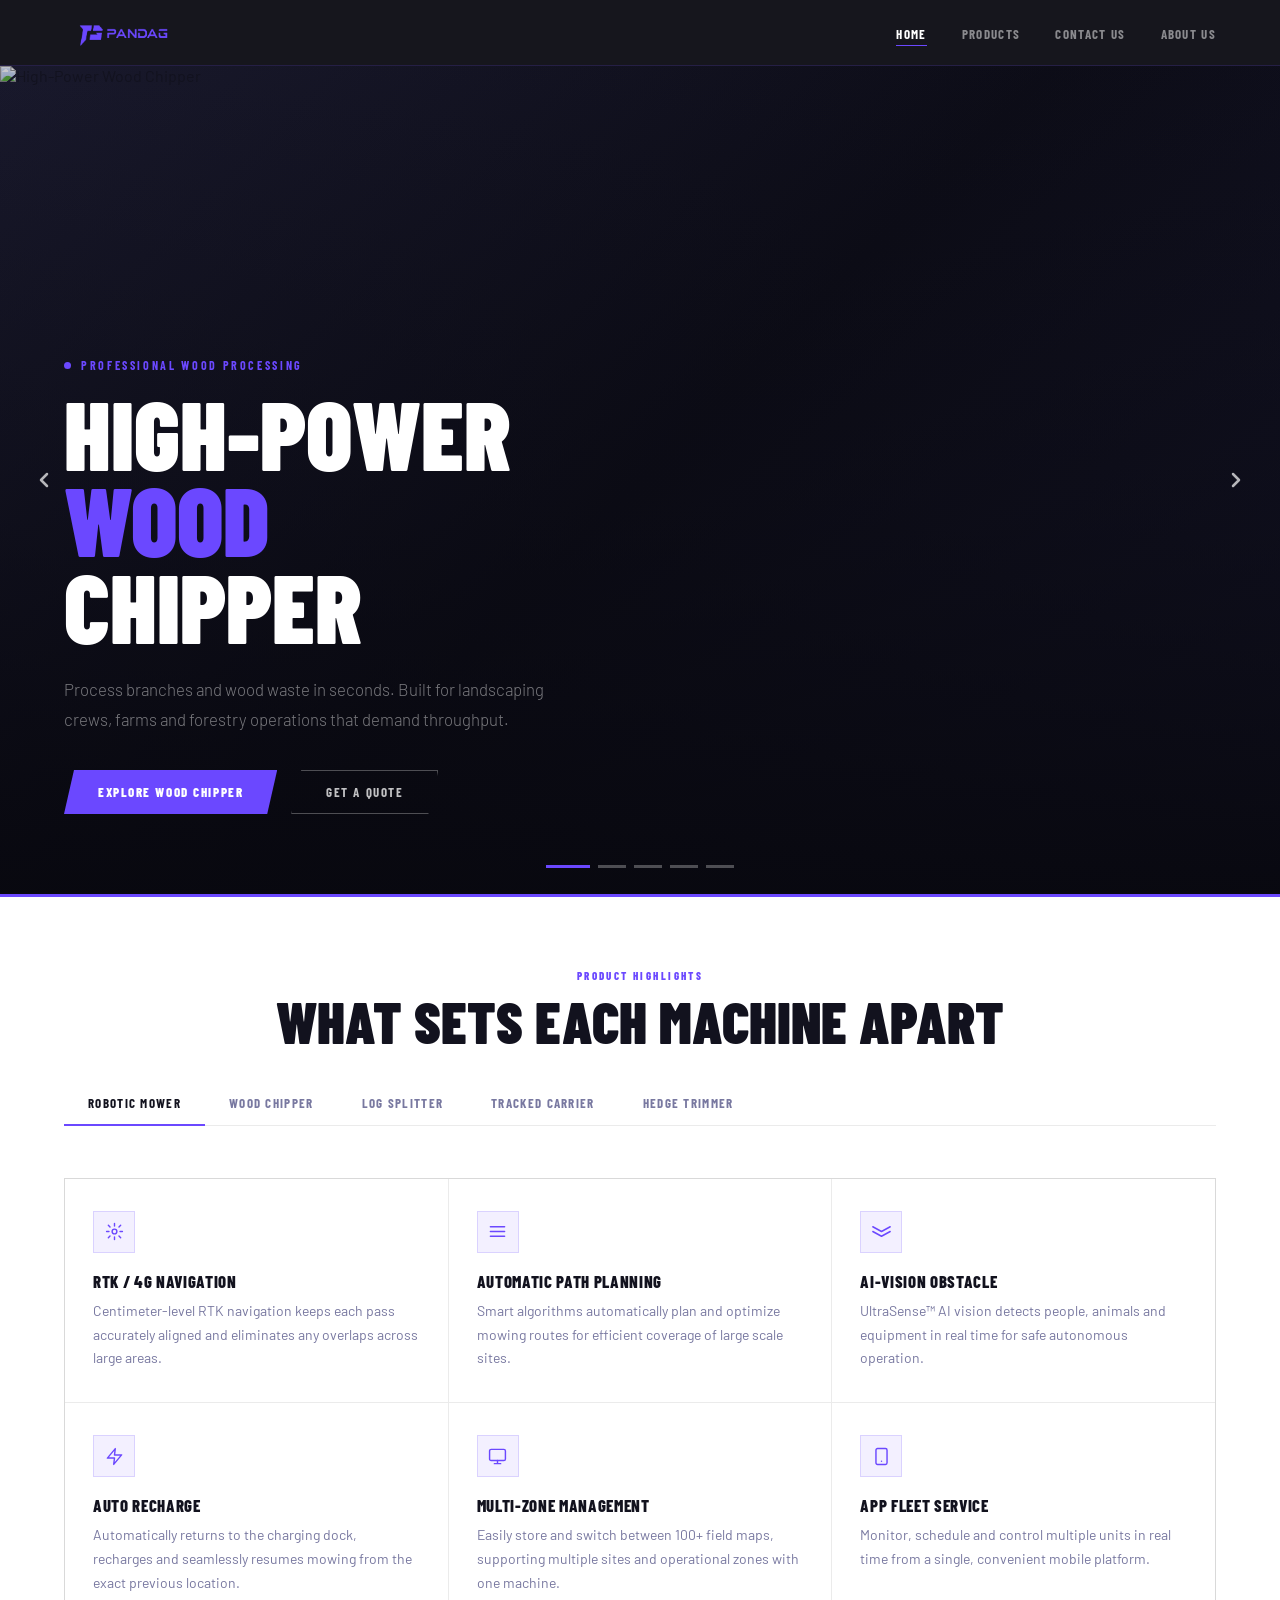
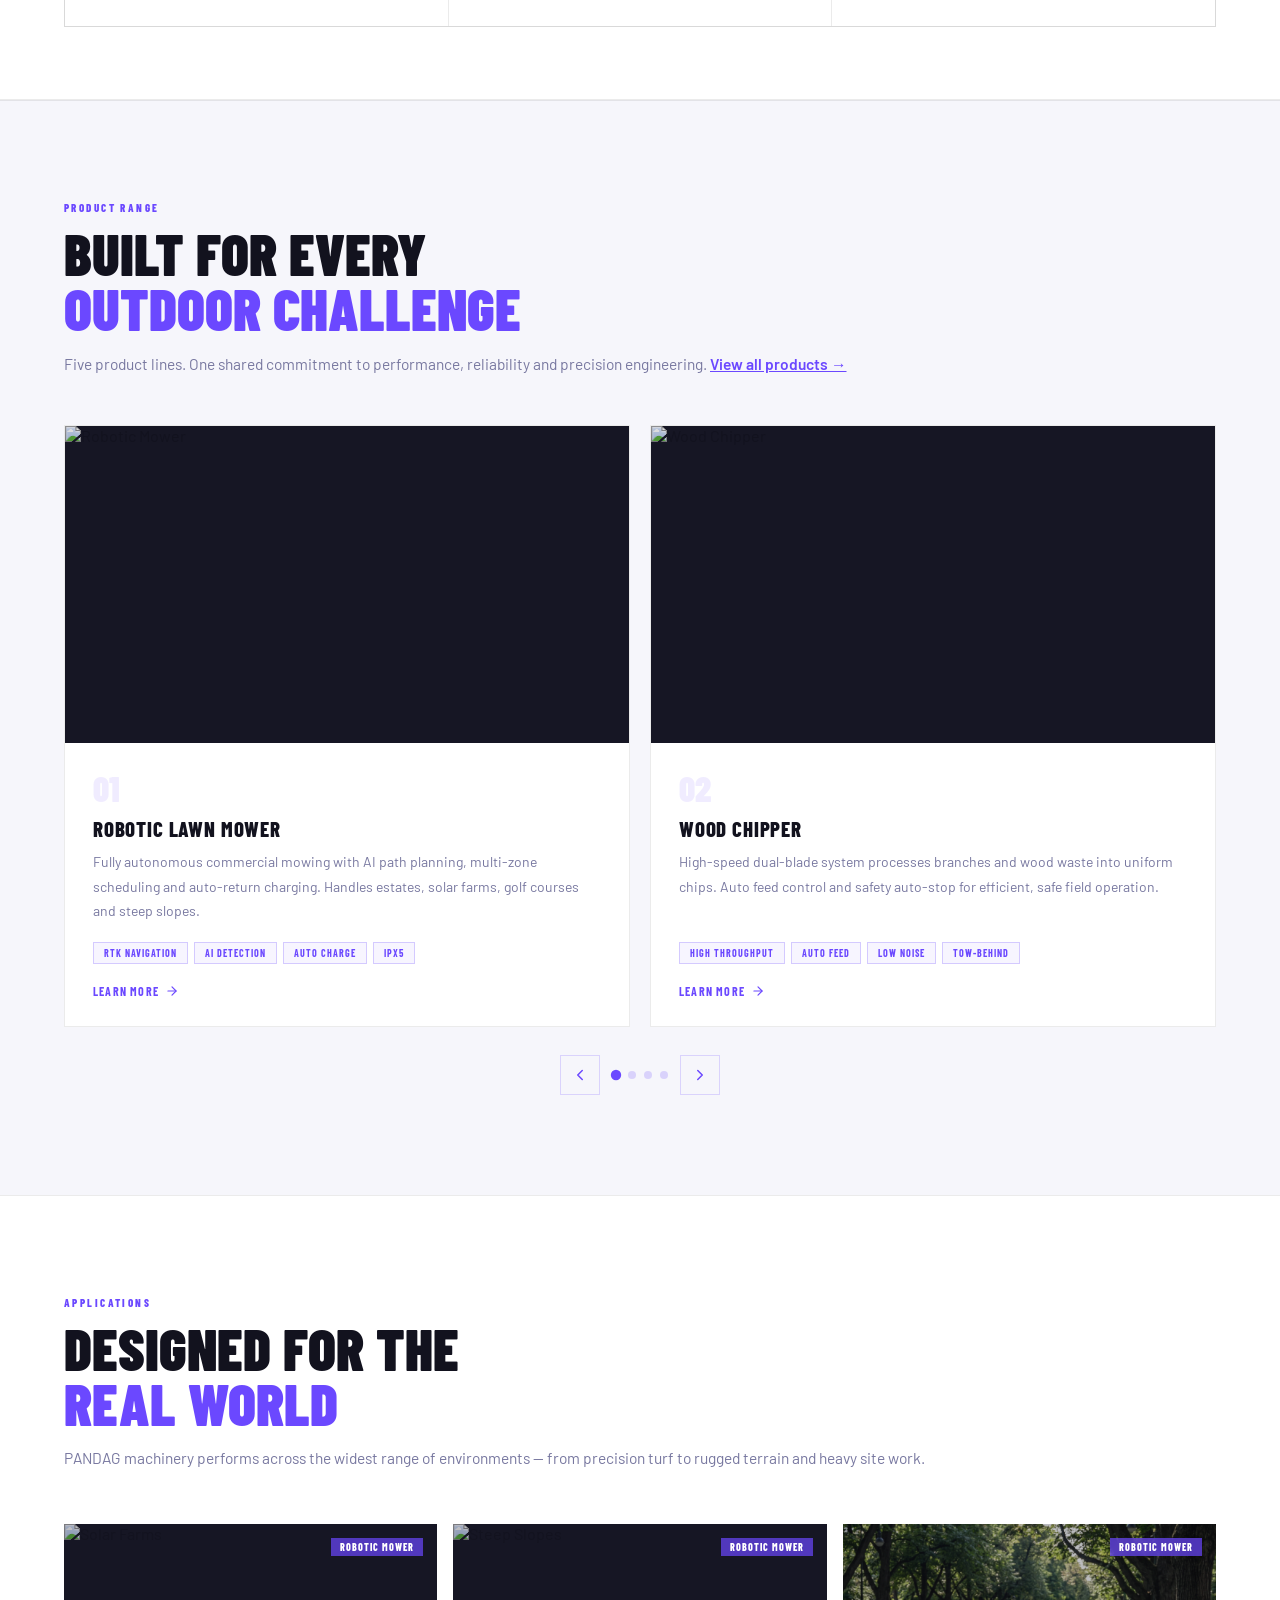
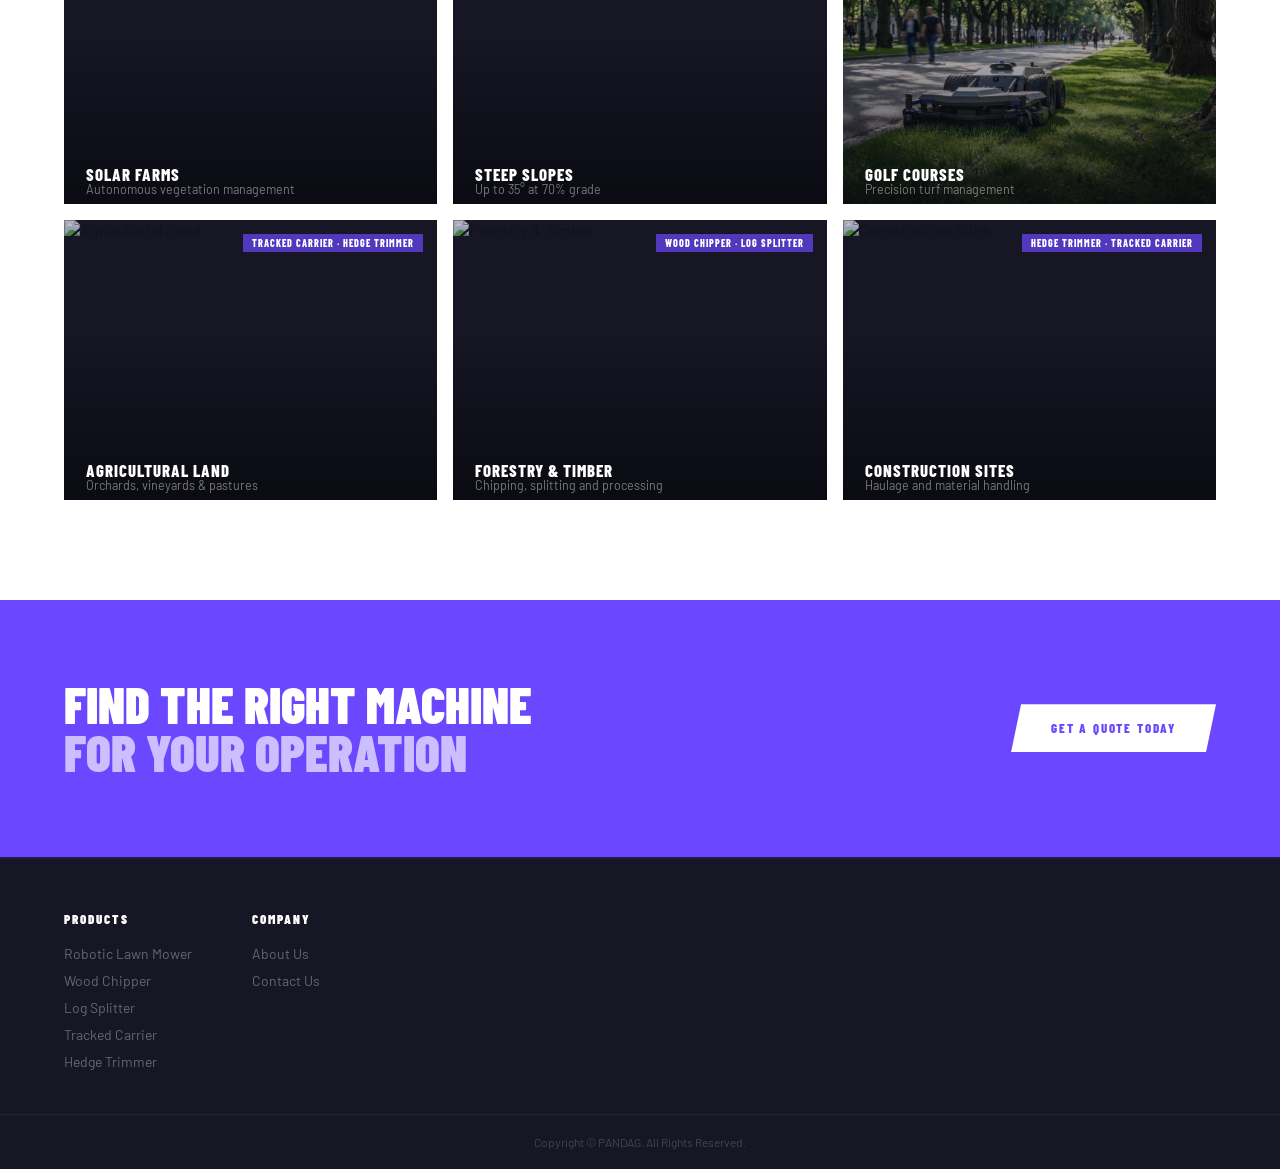
==== commit c6962d66: "Update product details and images: replaced Tipper Truck with Hedge Trimmer in multiple files, added" ====
--- a/index.html
+++ b/index.html
@@ -1,517 +1,1999 @@
-<!DOCTYPE html>
+<!doctype html>
 <html lang="en">
-<head>
-<meta charset="UTF-8">
-<meta name="viewport" content="width=device-width, initial-scale=1.0">
-<title>PANDAG | Intelligent Outdoor Equipment</title>
-<link rel="preconnect" href="https://fonts.googleapis.com">
-<link href="https://fonts.googleapis.com/css2?family=Barlow+Condensed:wght@400;600;700;800;900&family=Barlow:wght@300;400;500;600&display=swap" rel="stylesheet">
-<link rel="stylesheet" href="style.css">
-<style>
-/* ─── HERO SLIDESHOW ─── */
-#home {
-  margin-top:66px; height:92vh; min-height:560px; max-height:900px;
-  position:relative; overflow:hidden;
-}
-.hero-slides { position:absolute; inset:0; }
-.hero-slide { position:absolute; inset:0; opacity:0; transition:opacity 1s ease; pointer-events:none; }
-.hero-slide.active { opacity:1; pointer-events:auto; }
-.hero-slide-bg { position:absolute; inset:0; background:linear-gradient(135deg,#1a1a2e 0%,#0d0d18 50%,#141428 100%); }
-.hero-slide-bg img { width:100%; height:100%; object-fit:cover; opacity:.82; }
-.hero-ph { position:absolute; inset:0; display:flex; flex-direction:column; align-items:center; justify-content:center; gap:12px; pointer-events:none; }
-.hero-ph svg { width:60px; height:60px; color:rgba(255,255,255,.1); }
-.hero-ph span { font-family:'Barlow Condensed',sans-serif; font-size:11px; letter-spacing:.2em; text-transform:uppercase; color:rgba(255,255,255,.18); }
-.hero-overlay { position:absolute; inset:0; background:linear-gradient(to top,rgba(8,8,15,.95) 0%,rgba(8,8,15,.42) 45%,rgba(8,8,15,.06) 100%); }
-.hero-slide-content { position:absolute; inset:0; display:flex; align-items:flex-end; padding:0 5vw 80px; z-index:2; }
-.hero-text { max-width:860px; }
-.hero-eyebrow {
-  font-family:'Barlow Condensed',sans-serif; font-size:12px; font-weight:700;
-  letter-spacing:.22em; text-transform:uppercase; color:#6B48FF;
-  margin-bottom:18px; display:flex; align-items:center; gap:10px;
-}
-.pulse { width:7px; height:7px; border-radius:50%; background:#6B48FF; display:inline-block; animation:blink 2s infinite; flex-shrink:0; }
-@keyframes blink { 0%,100%{opacity:1;} 50%{opacity:.2;} }
-.hero-h1 {
-  font-family:'Barlow Condensed',sans-serif;
-  font-size:clamp(3.2rem,7.5vw,7rem); font-weight:900; line-height:.9;
-  text-transform:uppercase; color:#fff; margin-bottom:26px;
-}
-.hero-h1 em { font-style:normal; color:#6B48FF; }
-.hero-sub { font-size:1.05rem; font-weight:300; line-height:1.75; color:rgba(255,255,255,.45); max-width:520px; margin-bottom:36px; }
-.hero-btns { display:flex; gap:14px; flex-wrap:wrap; }
-
-/* Arrow — icon only, border appears on hover */
-.hero-arrow {
-  position:absolute; top:50%; transform:translateY(-50%); z-index:10;
-  width:48px; height:48px; cursor:pointer;
-  background:transparent; border:1px solid transparent;
-  display:flex; align-items:center; justify-content:center;
-  color:rgba(255,255,255,.7); transition:border-color .25s, background .25s, color .25s;
-}
-.hero-arrow:hover { background:rgba(255,255,255,.12); border-color:rgba(255,255,255,.3); color:#fff; backdrop-filter:blur(6px); }
-.hero-arrow svg { width:24px; height:24px; }
-.hero-arrow-left { left:20px; }
-.hero-arrow-right { right:20px; }
-
-.hero-dots { position:absolute; bottom:26px; left:50%; transform:translateX(-50%); display:flex; gap:8px; z-index:10; }
-.hero-dot { width:28px; height:3px; background:rgba(255,255,255,.28); border:none; cursor:pointer; padding:0; transition:background .3s, width .3s; }
-.hero-dot.active { background:#6B48FF; width:44px; }
-
-/* ─── PRODUCT FEATURES TABS ─── */
-#features { background:var(--white); border-top:3px solid #6B48FF; border-bottom:1px solid var(--border); padding:72px 5vw; }
-.feat-tabs { display:flex; gap:0; flex-wrap:wrap; margin-bottom:52px; border-bottom:1px solid var(--border); }
-.feat-tab {
-  font-family:'Barlow Condensed',sans-serif; font-size:13px; font-weight:700;
-  letter-spacing:.1em; text-transform:uppercase; padding:14px 24px;
-  background:transparent; border:none; color:var(--muted); cursor:pointer;
-  position:relative; transition:color .2s; white-space:nowrap;
-}
-.feat-tab::after { content:''; position:absolute; bottom:-1px; left:0; right:0; height:2px; background:#6B48FF; transform:scaleX(0); transition:transform .25s; }
-.feat-tab.active { color:var(--text); }
-.feat-tab.active::after { transform:scaleX(1); }
-.feat-panel { display:none; }
-.feat-panel.active { display:grid; grid-template-columns:repeat(3,1fr); gap:1px; background:var(--border); border:1px solid var(--border); }
-.feat-card { background:var(--white); padding:32px 28px; position:relative; overflow:hidden; transition:background .3s; }
-.feat-card::after { content:''; position:absolute; bottom:0; left:0; right:0; height:2px; background:#6B48FF; transform:scaleX(0); transform-origin:left; transition:transform .4s; }
-.feat-card:hover { background:rgba(107,72,255,.03); }
-.feat-card:hover::after { transform:scaleX(1); }
-.feat-icon { width:42px; height:42px; background:rgba(107,72,255,.08); border:1px solid rgba(107,72,255,.18); display:flex; align-items:center; justify-content:center; color:#6B48FF; margin-bottom:18px; }
-.feat-icon svg { width:19px; height:19px; }
-.feat-title { font-family:'Barlow Condensed',sans-serif; font-size:1.05rem; font-weight:800; text-transform:uppercase; letter-spacing:.04em; color:var(--text); margin-bottom:8px; }
-.feat-desc { font-size:.875rem; color:var(--muted); line-height:1.7; }
-
-/* ─── PRODUCT CAROUSEL ─── */
-#products { background:var(--off-white); border-top:1px solid var(--border); padding:100px 5vw; }
-.products-header { margin-bottom:48px; }
-.carousel-wrap { position:relative; }
-.carousel-track-outer { overflow:hidden; }
-.carousel-track { display:flex; gap:20px; transition:transform .45s cubic-bezier(.4,0,.2,1); }
-.product-card {
-  background:var(--white); border:1px solid var(--border);
-  overflow:hidden; display:flex; flex-direction:column;
-  position:relative; flex-shrink:0; width:calc(50% - 10px);
-  transition:box-shadow .3s, border-color .3s;
-}
-.product-card::before { content:''; position:absolute; top:0; left:0; right:0; height:3px; background:#6B48FF; transform:scaleX(0); transform-origin:left; transition:transform .45s; z-index:1; }
-.product-card:hover { box-shadow:0 8px 36px rgba(107,72,255,.1); border-color:rgba(107,72,255,.2); }
-.product-card:hover::before { transform:scaleX(1); }
-.product-img-wrap { width:100%; aspect-ratio:16/9; overflow:hidden; background:var(--dark2); position:relative; flex-shrink:0; }
-.product-img-wrap img { width:100%; height:100%; object-fit:cover; opacity:.85; transition:transform .5s, opacity .3s; }
-.product-card:hover .product-img-wrap img { transform:scale(1.04); opacity:1; }
-.product-img-ph { position:absolute; inset:0; display:flex; flex-direction:column; align-items:center; justify-content:center; gap:10px; }
-.product-img-ph svg { width:50px; height:50px; color:#6B48FF; opacity:.28; }
-.product-img-ph span { font-family:'Barlow Condensed',sans-serif; font-size:10px; letter-spacing:.18em; text-transform:uppercase; color:rgba(255,255,255,.22); }
-.product-body { padding:28px; flex:1; display:flex; flex-direction:column; }
-.product-num { font-family:'Barlow Condensed',sans-serif; font-size:2.2rem; font-weight:900; color:rgba(107,72,255,.1); line-height:1; margin-bottom:10px; }
-.product-name { font-family:'Barlow Condensed',sans-serif; font-size:1.3rem; font-weight:800; text-transform:uppercase; letter-spacing:.04em; color:var(--text); margin-bottom:9px; }
-.product-desc { font-size:.875rem; color:var(--muted); line-height:1.75; margin-bottom:18px; flex:1; }
-.product-tags { display:flex; flex-wrap:wrap; gap:6px; margin-bottom:20px; }
-.tag { font-family:'Barlow Condensed',sans-serif; font-size:10px; font-weight:700; letter-spacing:.1em; text-transform:uppercase; padding:4px 10px; border:1px solid rgba(107,72,255,.25); color:#6B48FF; background:rgba(107,72,255,.05); }
-.product-cta { font-family:'Barlow Condensed',sans-serif; font-size:12px; font-weight:700; letter-spacing:.1em; text-transform:uppercase; color:#6B48FF; text-decoration:none; display:inline-flex; align-items:center; gap:6px; transition:gap .2s; }
-.product-cta:hover { gap:10px; }
-.product-cta svg { width:14px; height:14px; }
-
-.carousel-controls { display:flex; align-items:center; gap:12px; margin-top:28px; justify-content:center; }
-.carousel-btn { width:40px; height:40px; border:1px solid var(--border-brand); background:transparent; color:#6B48FF; cursor:pointer; display:flex; align-items:center; justify-content:center; transition:background .2s, color .2s; }
-.carousel-btn:hover { background:#6B48FF; color:#fff; }
-.carousel-btn svg { width:18px; height:18px; }
-.carousel-dots { display:flex; gap:8px; }
-.carousel-dot { width:8px; height:8px; border-radius:50%; background:rgba(107,72,255,.2); border:none; cursor:pointer; transition:background .2s, transform .2s; padding:0; }
-.carousel-dot.active { background:#6B48FF; transform:scale(1.3); }
-
-/* ─── SCENARIOS ─── */
-#scenarios { background:var(--white); border-top:1px solid var(--border); padding:100px 5vw; }
-.scenarios-grid { display:grid; grid-template-columns:repeat(3,1fr); gap:16px; margin-top:52px; }
-.scenario-card { position:relative; overflow:hidden; aspect-ratio:4/3; background:var(--dark2); }
-.scenario-photo { width:100%; height:100%; object-fit:cover; opacity:.72; transition:transform .5s, opacity .4s; }
-.scenario-card:hover .scenario-photo { transform:scale(1.04); opacity:.88; }
-.scenario-overlay { position:absolute; inset:0; background:linear-gradient(to top,rgba(8,8,15,.82) 0%,transparent 60%); }
-.scenario-label { position:absolute; bottom:20px; left:22px; font-family:'Barlow Condensed',sans-serif; font-weight:800; font-size:1.05rem; text-transform:uppercase; letter-spacing:.06em; color:#fff; }
-.scenario-sub { position:absolute; bottom:8px; left:22px; font-size:.78rem; color:rgba(255,255,255,.45); }
-.scenario-ph { width:100%; height:100%; display:flex; flex-direction:column; align-items:center; justify-content:center; gap:10px; }
-.scenario-ph svg { width:40px; height:40px; color:rgba(255,255,255,.14); }
-.scenario-ph span { font-family:'Barlow Condensed',sans-serif; font-size:10px; letter-spacing:.16em; text-transform:uppercase; color:rgba(255,255,255,.18); }
-.scenario-badge { position:absolute; top:14px; right:14px; font-family:'Barlow Condensed',sans-serif; font-size:10px; font-weight:800; letter-spacing:.1em; text-transform:uppercase; color:#fff; background:rgba(107,72,255,.7); backdrop-filter:blur(4px); padding:3px 9px; }
-
-/* ─── CTA BANNER ─── */
-#cta { background:var(--brand); padding:80px 5vw; display:flex; align-items:center; justify-content:space-between; gap:32px; flex-wrap:wrap; }
-.cta-h2 { font-family:'Barlow Condensed',sans-serif; font-size:clamp(2rem,4vw,3.2rem); font-weight:900; text-transform:uppercase; color:#fff; line-height:.95; }
-.cta-h2 span { opacity:.65; }
-
-/* ─── RESPONSIVE ─── */
-@media(max-width:1020px){
-  .feat-panel.active { grid-template-columns:1fr 1fr; }
-  .product-card { width:calc(80% - 10px); }
-  .scenarios-grid { grid-template-columns:1fr 1fr; }
-}
-@media(max-width:720px){
-  .feat-panel.active { grid-template-columns:1fr; }
-  .product-card { width:calc(92% - 10px); }
-  .scenarios-grid { grid-template-columns:1fr; }
-  #cta { flex-direction:column; }
-}
-</style>
-</head>
-<body>
-
-<!-- NAV -->
-<nav>
-  <a href="index.html" class="nav-logo">
-    <img src="logo-07.png" alt="PANDAG" onerror="this.style.display='none';this.nextElementSibling.style.display='block'">
-    <span class="nav-logo-text">PANDAG</span>
-  </a>
-  <ul class="nav-links">
-    <li><a href="index.html" class="active">Home</a></li>
-    <li><a href="products.html">Products</a></li>
-    <li><a href="contact.html">Contact Us</a></li>
-    <li><a href="about.html">About Us</a></li>
-  </ul>
-</nav>
-
-<!-- ═══ HERO SLIDESHOW ═══ -->
-<section id="home">
-  <div class="hero-slides" id="heroSlides">
-
-    <!-- Slide 1: Wood Chipper -->
-    <div class="hero-slide active">
-      <div class="hero-slide-bg">
-        <img src="hero-chipper.jpg" alt="" onerror="this.style.display='none'">
-        <div class="hero-ph"><svg viewBox="0 0 24 24" fill="none" stroke="currentColor" stroke-width="1.2"><rect x="3" y="3" width="18" height="18" rx="2"/><circle cx="8.5" cy="8.5" r="1.5"/><polyline points="21 15 16 10 5 21"/></svg><span>hero-chipper.jpg</span></div>
-      </div>
-      <div class="hero-overlay"></div>
-      <div class="hero-slide-content">
-        <div class="hero-text">
-          <div class="hero-eyebrow"><span class="pulse"></span> Professional Wood Processing</div>
-          <h1 class="hero-h1">High-Power<br><em>Wood</em><br>Chipper</h1>
-          <p class="hero-sub">Process branches and wood waste in seconds. Built for landscaping crews, farms and forestry operations that demand throughput.</p>
-          <div class="hero-btns">
-            <a href="products.html" class="btn-primary">Explore Wood Chipper</a>
-            <a href="contact.html" class="btn-ghost">Get a Quote</a>
+  <head>
+    <meta charset="UTF-8" />
+    <meta name="viewport" content="width=device-width, initial-scale=1.0" />
+    <title>PANDAG | Intelligent Outdoor Equipment</title>
+    <link rel="preconnect" href="https://fonts.googleapis.com" />
+    <link
+      href="https://fonts.googleapis.com/css2?family=Barlow+Condensed:wght@400;600;700;800;900&family=Barlow:wght@300;400;500;600&display=swap"
+      rel="stylesheet"
+    />
+    <link rel="stylesheet" href="style.css" />
+    <style>
+      /* ─── HERO SLIDESHOW ─── */
+      #home {
+        margin-top: 66px;
+        height: 92vh;
+        min-height: 560px;
+        max-height: 900px;
+        position: relative;
+        overflow: hidden;
+      }
+      .hero-slides {
+        position: absolute;
+        inset: 0;
+      }
+      .hero-slide {
+        position: absolute;
+        inset: 0;
+        opacity: 0;
+        transition: opacity 1s ease;
+        pointer-events: none;
+      }
+      .hero-slide.active {
+        opacity: 1;
+        pointer-events: auto;
+      }
+      .hero-slide-bg {
+        position: absolute;
+        inset: 0;
+        background: linear-gradient(
+          135deg,
+          #1a1a2e 0%,
+          #0d0d18 50%,
+          #141428 100%
+        );
+      }
+      .hero-slide-bg img {
+        width: 100%;
+        height: 100%;
+        object-fit: cover;
+        opacity: 0.82;
+      }
+      .hero-ph {
+        position: absolute;
+        inset: 0;
+        display: flex;
+        flex-direction: column;
+        align-items: center;
+        justify-content: center;
+        gap: 12px;
+        pointer-events: none;
+      }
+      .hero-ph svg {
+        width: 60px;
+        height: 60px;
+        color: rgba(255, 255, 255, 0.1);
+      }
+      .hero-ph span {
+        font-family: "Barlow Condensed", sans-serif;
+        font-size: 11px;
+        letter-spacing: 0.2em;
+        text-transform: uppercase;
+        color: rgba(255, 255, 255, 0.18);
+      }
+      .hero-overlay {
+        position: absolute;
+        inset: 0;
+        background: linear-gradient(
+          to top,
+          rgba(8, 8, 15, 0.95) 0%,
+          rgba(8, 8, 15, 0.42) 45%,
+          rgba(8, 8, 15, 0.06) 100%
+        );
+      }
+      .hero-slide-content {
+        position: absolute;
+        inset: 0;
+        display: flex;
+        align-items: flex-end;
+        padding: 0 5vw 80px;
+        z-index: 2;
+      }
+      .hero-text {
+        max-width: 860px;
+      }
+      .hero-eyebrow {
+        font-family: "Barlow Condensed", sans-serif;
+        font-size: 12px;
+        font-weight: 700;
+        letter-spacing: 0.22em;
+        text-transform: uppercase;
+        color: #6b48ff;
+        margin-bottom: 18px;
+        display: flex;
+        align-items: center;
+        gap: 10px;
+      }
+      .pulse {
+        width: 7px;
+        height: 7px;
+        border-radius: 50%;
+        background: #6b48ff;
+        display: inline-block;
+        animation: blink 2s infinite;
+        flex-shrink: 0;
+      }
+      @keyframes blink {
+        0%,
+        100% {
+          opacity: 1;
+        }
+        50% {
+          opacity: 0.2;
+        }
+      }
+      .hero-h1 {
+        font-family: "Barlow Condensed", sans-serif;
+        font-size: clamp(3.2rem, 7.5vw, 7rem);
+        font-weight: 900;
+        line-height: 0.9;
+        text-transform: uppercase;
+        color: #fff;
+        margin-bottom: 26px;
+      }
+      .hero-h1 em {
+        font-style: normal;
+        color: #6b48ff;
+      }
+      .hero-sub {
+        font-size: 1.05rem;
+        font-weight: 300;
+        line-height: 1.75;
+        color: rgba(255, 255, 255, 0.45);
+        max-width: 520px;
+        margin-bottom: 36px;
+      }
+      .hero-btns {
+        display: flex;
+        gap: 14px;
+        flex-wrap: wrap;
+      }
+
+      /* Arrow — icon only, border appears on hover */
+      .hero-arrow {
+        position: absolute;
+        top: 50%;
+        transform: translateY(-50%);
+        z-index: 10;
+        width: 48px;
+        height: 48px;
+        cursor: pointer;
+        background: transparent;
+        border: 1px solid transparent;
+        display: flex;
+        align-items: center;
+        justify-content: center;
+        color: rgba(255, 255, 255, 0.7);
+        transition:
+          border-color 0.25s,
+          background 0.25s,
+          color 0.25s;
+      }
+      .hero-arrow:hover {
+        background: rgba(255, 255, 255, 0.12);
+        border-color: rgba(255, 255, 255, 0.3);
+        color: #fff;
+        backdrop-filter: blur(6px);
+      }
+      .hero-arrow svg {
+        width: 24px;
+        height: 24px;
+      }
+      .hero-arrow-left {
+        left: 20px;
+      }
+      .hero-arrow-right {
+        right: 20px;
+      }
+
+      .hero-dots {
+        position: absolute;
+        bottom: 26px;
+        left: 50%;
+        transform: translateX(-50%);
+        display: flex;
+        gap: 8px;
+        z-index: 10;
+      }
+      .hero-dot {
+        width: 28px;
+        height: 3px;
+        background: rgba(255, 255, 255, 0.28);
+        border: none;
+        cursor: pointer;
+        padding: 0;
+        transition:
+          background 0.3s,
+          width 0.3s;
+      }
+      .hero-dot.active {
+        background: #6b48ff;
+        width: 44px;
+      }
+
+      /* ─── PRODUCT FEATURES TABS ─── */
+      #features {
+        background: var(--white);
+        border-top: 3px solid #6b48ff;
+        border-bottom: 1px solid var(--border);
+        padding: 72px 5vw;
+      }
+      .feat-tabs {
+        display: flex;
+        gap: 0;
+        flex-wrap: wrap;
+        margin-bottom: 52px;
+        border-bottom: 1px solid var(--border);
+      }
+      .feat-tab {
+        font-family: "Barlow Condensed", sans-serif;
+        font-size: 13px;
+        font-weight: 700;
+        letter-spacing: 0.1em;
+        text-transform: uppercase;
+        padding: 14px 24px;
+        background: transparent;
+        border: none;
+        color: var(--muted);
+        cursor: pointer;
+        position: relative;
+        transition: color 0.2s;
+        white-space: nowrap;
+      }
+      .feat-tab::after {
+        content: "";
+        position: absolute;
+        bottom: -1px;
+        left: 0;
+        right: 0;
+        height: 2px;
+        background: #6b48ff;
+        transform: scaleX(0);
+        transition: transform 0.25s;
+      }
+      .feat-tab.active {
+        color: var(--text);
+      }
+      .feat-tab.active::after {
+        transform: scaleX(1);
+      }
+      .feat-panel {
+        display: none;
+      }
+      .feat-panel.active {
+        display: grid;
+        grid-template-columns: repeat(3, 1fr);
+        gap: 1px;
+        background: var(--border);
+        border: 1px solid var(--border);
+      }
+      .feat-card {
+        background: var(--white);
+        padding: 32px 28px;
+        position: relative;
+        overflow: hidden;
+        transition: background 0.3s;
+      }
+      .feat-card::after {
+        content: "";
+        position: absolute;
+        bottom: 0;
+        left: 0;
+        right: 0;
+        height: 2px;
+        background: #6b48ff;
+        transform: scaleX(0);
+        transform-origin: left;
+        transition: transform 0.4s;
+      }
+      .feat-card:hover {
+        background: rgba(107, 72, 255, 0.03);
+      }
+      .feat-card:hover::after {
+        transform: scaleX(1);
+      }
+      .feat-icon {
+        width: 42px;
+        height: 42px;
+        background: rgba(107, 72, 255, 0.08);
+        border: 1px solid rgba(107, 72, 255, 0.18);
+        display: flex;
+        align-items: center;
+        justify-content: center;
+        color: #6b48ff;
+        margin-bottom: 18px;
+      }
+      .feat-icon svg {
+        width: 19px;
+        height: 19px;
+      }
+      .feat-title {
+        font-family: "Barlow Condensed", sans-serif;
+        font-size: 1.05rem;
+        font-weight: 800;
+        text-transform: uppercase;
+        letter-spacing: 0.04em;
+        color: var(--text);
+        margin-bottom: 8px;
+      }
+      .feat-desc {
+        font-size: 0.875rem;
+        color: var(--muted);
+        line-height: 1.7;
+      }
+
+      /* ─── PRODUCT CAROUSEL ─── */
+      #products {
+        background: var(--off-white);
+        border-top: 1px solid var(--border);
+        padding: 100px 5vw;
+      }
+      .products-header {
+        margin-bottom: 48px;
+      }
+      .carousel-wrap {
+        position: relative;
+      }
+      .carousel-track-outer {
+        overflow: hidden;
+      }
+      .carousel-track {
+        display: flex;
+        gap: 20px;
+        transition: transform 0.45s cubic-bezier(0.4, 0, 0.2, 1);
+      }
+      .product-card {
+        background: var(--white);
+        border: 1px solid var(--border);
+        overflow: hidden;
+        display: flex;
+        flex-direction: column;
+        position: relative;
+        flex-shrink: 0;
+        width: calc(50% - 10px);
+        transition:
+          box-shadow 0.3s,
+          border-color 0.3s;
+      }
+      .product-card::before {
+        content: "";
+        position: absolute;
+        top: 0;
+        left: 0;
+        right: 0;
+        height: 3px;
+        background: #6b48ff;
+        transform: scaleX(0);
+        transform-origin: left;
+        transition: transform 0.45s;
+        z-index: 1;
+      }
+      .product-card:hover {
+        box-shadow: 0 8px 36px rgba(107, 72, 255, 0.1);
+        border-color: rgba(107, 72, 255, 0.2);
+      }
+      .product-card:hover::before {
+        transform: scaleX(1);
+      }
+      .product-img-wrap {
+        width: 100%;
+        aspect-ratio: 16/9;
+        overflow: hidden;
+        background: var(--dark2);
+        position: relative;
+        flex-shrink: 0;
+      }
+      .product-img-wrap img {
+        width: 100%;
+        height: 100%;
+        object-fit: cover;
+        opacity: 0.85;
+        transition:
+          transform 0.5s,
+          opacity 0.3s;
+      }
+      .product-card:hover .product-img-wrap img {
+        transform: scale(1.04);
+        opacity: 1;
+      }
+      .product-img-ph {
+        position: absolute;
+        inset: 0;
+        display: flex;
+        flex-direction: column;
+        align-items: center;
+        justify-content: center;
+        gap: 10px;
+      }
+      .product-img-ph svg {
+        width: 50px;
+        height: 50px;
+        color: #6b48ff;
+        opacity: 0.28;
+      }
+      .product-img-ph span {
+        font-family: "Barlow Condensed", sans-serif;
+        font-size: 10px;
+        letter-spacing: 0.18em;
+        text-transform: uppercase;
+        color: rgba(255, 255, 255, 0.22);
+      }
+      .product-body {
+        padding: 28px;
+        flex: 1;
+        display: flex;
+        flex-direction: column;
+      }
+      .product-num {
+        font-family: "Barlow Condensed", sans-serif;
+        font-size: 2.2rem;
+        font-weight: 900;
+        color: rgba(107, 72, 255, 0.1);
+        line-height: 1;
+        margin-bottom: 10px;
+      }
+      .product-name {
+        font-family: "Barlow Condensed", sans-serif;
+        font-size: 1.3rem;
+        font-weight: 800;
+        text-transform: uppercase;
+        letter-spacing: 0.04em;
+        color: var(--text);
+        margin-bottom: 9px;
+      }
+      .product-desc {
+        font-size: 0.875rem;
+        color: var(--muted);
+        line-height: 1.75;
+        margin-bottom: 18px;
+        flex: 1;
+      }
+      .product-tags {
+        display: flex;
+        flex-wrap: wrap;
+        gap: 6px;
+        margin-bottom: 20px;
+      }
+      .tag {
+        font-family: "Barlow Condensed", sans-serif;
+        font-size: 10px;
+        font-weight: 700;
+        letter-spacing: 0.1em;
+        text-transform: uppercase;
+        padding: 4px 10px;
+        border: 1px solid rgba(107, 72, 255, 0.25);
+        color: #6b48ff;
+        background: rgba(107, 72, 255, 0.05);
+      }
+      .product-cta {
+        font-family: "Barlow Condensed", sans-serif;
+        font-size: 12px;
+        font-weight: 700;
+        letter-spacing: 0.1em;
+        text-transform: uppercase;
+        color: #6b48ff;
+        text-decoration: none;
+        display: inline-flex;
+        align-items: center;
+        gap: 6px;
+        transition: gap 0.2s;
+      }
+      .product-cta:hover {
+        gap: 10px;
+      }
+      .product-cta svg {
+        width: 14px;
+        height: 14px;
+      }
+
+      .carousel-controls {
+        display: flex;
+        align-items: center;
+        gap: 12px;
+        margin-top: 28px;
+        justify-content: center;
+      }
+      .carousel-btn {
+        width: 40px;
+        height: 40px;
+        border: 1px solid var(--border-brand);
+        background: transparent;
+        color: #6b48ff;
+        cursor: pointer;
+        display: flex;
+        align-items: center;
+        justify-content: center;
+        transition:
+          background 0.2s,
+          color 0.2s;
+      }
+      .carousel-btn:hover {
+        background: #6b48ff;
+        color: #fff;
+      }
+      .carousel-btn svg {
+        width: 18px;
+        height: 18px;
+      }
+      .carousel-dots {
+        display: flex;
+        gap: 8px;
+      }
+      .carousel-dot {
+        width: 8px;
+        height: 8px;
+        border-radius: 50%;
+        background: rgba(107, 72, 255, 0.2);
+        border: none;
+        cursor: pointer;
+        transition:
+          background 0.2s,
+          transform 0.2s;
+        padding: 0;
+      }
+      .carousel-dot.active {
+        background: #6b48ff;
+        transform: scale(1.3);
+      }
+
+      /* ─── SCENARIOS ─── */
+      #scenarios {
+        background: var(--white);
+        border-top: 1px solid var(--border);
+        padding: 100px 5vw;
+      }
+      .scenarios-grid {
+        display: grid;
+        grid-template-columns: repeat(3, 1fr);
+        gap: 16px;
+        margin-top: 52px;
+      }
+      .scenario-card {
+        position: relative;
+        overflow: hidden;
+        aspect-ratio: 4/3;
+        background: var(--dark2);
+      }
+      .scenario-photo {
+        width: 100%;
+        height: 100%;
+        object-fit: cover;
+        opacity: 0.72;
+        transition:
+          transform 0.5s,
+          opacity 0.4s;
+      }
+      .scenario-card:hover .scenario-photo {
+        transform: scale(1.04);
+        opacity: 0.88;
+      }
+      .scenario-overlay {
+        position: absolute;
+        inset: 0;
+        background: linear-gradient(
+          to top,
+          rgba(8, 8, 15, 0.82) 0%,
+          transparent 60%
+        );
+      }
+      .scenario-label {
+        position: absolute;
+        bottom: 20px;
+        left: 22px;
+        font-family: "Barlow Condensed", sans-serif;
+        font-weight: 800;
+        font-size: 1.05rem;
+        text-transform: uppercase;
+        letter-spacing: 0.06em;
+        color: #fff;
+      }
+      .scenario-sub {
+        position: absolute;
+        bottom: 8px;
+        left: 22px;
+        font-size: 0.78rem;
+        color: rgba(255, 255, 255, 0.45);
+      }
+      .scenario-ph {
+        width: 100%;
+        height: 100%;
+        display: flex;
+        flex-direction: column;
+        align-items: center;
+        justify-content: center;
+        gap: 10px;
+      }
+      .scenario-ph svg {
+        width: 40px;
+        height: 40px;
+        color: rgba(255, 255, 255, 0.14);
+      }
+      .scenario-ph span {
+        font-family: "Barlow Condensed", sans-serif;
+        font-size: 10px;
+        letter-spacing: 0.16em;
+        text-transform: uppercase;
+        color: rgba(255, 255, 255, 0.18);
+      }
+      .scenario-badge {
+        position: absolute;
+        top: 14px;
+        right: 14px;
+        font-family: "Barlow Condensed", sans-serif;
+        font-size: 10px;
+        font-weight: 800;
+        letter-spacing: 0.1em;
+        text-transform: uppercase;
+        color: #fff;
+        background: rgba(107, 72, 255, 0.7);
+        backdrop-filter: blur(4px);
+        padding: 3px 9px;
+      }
+
+      /* ─── CTA BANNER ─── */
+      #cta {
+        background: var(--brand);
+        padding: 80px 5vw;
+        display: flex;
+        align-items: center;
+        justify-content: space-between;
+        gap: 32px;
+        flex-wrap: wrap;
+      }
+      .cta-h2 {
+        font-family: "Barlow Condensed", sans-serif;
+        font-size: clamp(2rem, 4vw, 3.2rem);
+        font-weight: 900;
+        text-transform: uppercase;
+        color: #fff;
+        line-height: 0.95;
+      }
+      .cta-h2 span {
+        opacity: 0.65;
+      }
+
+      /* ─── RESPONSIVE ─── */
+      @media (max-width: 1020px) {
+        .feat-panel.active {
+          grid-template-columns: 1fr 1fr;
+        }
+        .product-card {
+          width: calc(80% - 10px);
+        }
+        .scenarios-grid {
+          grid-template-columns: 1fr 1fr;
+        }
+      }
+      @media (max-width: 720px) {
+        .feat-panel.active {
+          grid-template-columns: 1fr;
+        }
+        .product-card {
+          width: calc(92% - 10px);
+        }
+        .scenarios-grid {
+          grid-template-columns: 1fr;
+        }
+        #cta {
+          flex-direction: column;
+        }
+      }
+    </style>
+  </head>
+  <body>
+    <!-- NAV -->
+    <nav>
+      <a href="index.html" class="nav-logo">
+        <img
+          src="logo-07.png"
+          alt="PANDAG"
+          onerror="
+            this.style.display = 'none';
+            this.nextElementSibling.style.display = 'block';
+          "
+        />
+        <span class="nav-logo-text">PANDAG</span>
+      </a>
+      <ul class="nav-links">
+        <li><a href="index.html" class="active">Home</a></li>
+        <li><a href="products.html">Products</a></li>
+        <li><a href="contact.html">Contact Us</a></li>
+        <li><a href="about.html">About Us</a></li>
+      </ul>
+    </nav>
+
+    <!-- ═══ HERO SLIDESHOW ═══ -->
+    <section id="home">
+      <div class="hero-slides" id="heroSlides">
+        <!-- Slide 1: Wood Chipper -->
+        <div class="hero-slide active">
+          <div class="hero-slide-bg">
+            <img src="images/4.png" alt="High-Power Wood Chipper" />
+          </div>
+          <div class="hero-overlay"></div>
+          <div class="hero-slide-content">
+            <div class="hero-text">
+              <div class="hero-eyebrow">
+                <span class="pulse"></span> Professional Wood Processing
+              </div>
+              <h1 class="hero-h1">
+                High-Power<br /><em>Wood</em><br />Chipper
+              </h1>
+              <p class="hero-sub">
+                Process branches and wood waste in seconds. Built for
+                landscaping crews, farms and forestry operations that demand
+                throughput.
+              </p>
+              <div class="hero-btns">
+                <a href="products.html" class="btn-primary"
+                  >Explore Wood Chipper</a
+                >
+                <a href="contact.html" class="btn-ghost">Get a Quote</a>
+              </div>
+            </div>
+          </div>
+        </div>
+
+        <!-- Slide 2: Robotic Mower -->
+        <div class="hero-slide">
+          <div class="hero-slide-bg">
+            <img src="images/2.png" alt="Intelligent Robotic Mowing" />
+          </div>
+          <div class="hero-overlay"></div>
+          <div class="hero-slide-content">
+            <div class="hero-text">
+              <div class="hero-eyebrow">
+                <span class="pulse"></span> Autonomous Commercial Robotic Mower
+              </div>
+              <h1 class="hero-h1">
+                Intelligent<br /><em>Robotic</em><br />Mowing
+              </h1>
+              <p class="hero-sub">
+                PANDAG G1 — fully autonomous commercial mower built for
+                large-scale turf. AI-guided. All-weather. Zero-operator.
+              </p>
+              <div class="hero-btns">
+                <a href="products.html" class="btn-primary">Explore the G1</a>
+                <a href="contact.html" class="btn-ghost">Get a Quote</a>
+              </div>
+            </div>
+          </div>
+        </div>
+
+        <!-- Slide 3: Log Splitter -->
+        <div class="hero-slide">
+          <div class="hero-slide-bg">
+            <img src="images/3.jpg" alt="Hydraulic Log Splitter" />
+          </div>
+          <div class="hero-overlay"></div>
+          <div class="hero-slide-content">
+            <div class="hero-text">
+              <div class="hero-eyebrow">
+                <span class="pulse"></span> Hydraulic Log Splitter
+              </div>
+              <h1 class="hero-h1">
+                Split Logs<br /><em>Effortlessly</em><br />Every Time
+              </h1>
+              <p class="hero-sub">
+                Hydraulic-driven force handles large-diameter logs with ease.
+                Safety interlock and compact design, ready for residential and
+                commercial use.
+              </p>
+              <div class="hero-btns">
+                <a href="products.html" class="btn-primary"
+                  >Explore Log Splitter</a
+                >
+                <a href="contact.html" class="btn-ghost">Get a Quote</a>
+              </div>
+            </div>
+          </div>
+        </div>
+
+        <!-- Slide 4: Tracked Carrier -->
+        <div class="hero-slide">
+          <div class="hero-slide-bg">
+            <img src="images/1.png" alt="Full-Terrain Tracked Carrier" />
+          </div>
+          <div class="hero-overlay"></div>
+          <div class="hero-slide-content">
+            <div class="hero-text">
+              <div class="hero-eyebrow">
+                <span class="pulse"></span> Full-Terrain Tracked Carrier
+              </div>
+              <h1 class="hero-h1">
+                Carry More.<br /><em>Go Further.</em><br />No Limits.
+              </h1>
+              <p class="hero-sub">
+                Rubber track chassis built for hillsides, mud and rough terrain
+                — where wheeled vehicles simply cannot go.
+              </p>
+              <div class="hero-btns">
+                <a href="products.html" class="btn-primary"
+                  >Explore Tracked Carrier</a
+                >
+                <a href="contact.html" class="btn-ghost">Get a Quote</a>
+              </div>
+            </div>
+          </div>
+        </div>
+
+        <!-- Slide 5: Hedge Trimmer -->
+        <div class="hero-slide">
+          <div class="hero-slide-bg">
+            <img src="images/5.png" alt="Professional Hedge Trimmer" />
+          </div>
+          <div class="hero-overlay"></div>
+          <div class="hero-slide-content">
+            <div class="hero-text">
+              <div class="hero-eyebrow">
+                <span class="pulse"></span> Professional Hedge Trimmer
+              </div>
+              <h1 class="hero-h1">
+                Trim, Shape<br /><em>&amp; Define</em><br />Any Boundary.
+              </h1>
+              <p class="hero-sub">
+                Pure electric power. High-capacity tipping for quarries, farms
+                and construction sites.
+              </p>
+              <div class="hero-btns">
+                <a href="products.html" class="btn-primary"
+                  >Explore Hedge Trimmer</a
+                >
+                <a href="contact.html" class="btn-ghost">Get a Quote</a>
+              </div>
+            </div>
           </div>
         </div>
       </div>
-    </div>
-
-    <!-- Slide 2: Robotic Mower -->
-    <div class="hero-slide">
-      <div class="hero-slide-bg">
-        <img src="hero-mower.jpg" alt="" onerror="this.style.display='none'">
-        <div class="hero-ph"><svg viewBox="0 0 24 24" fill="none" stroke="currentColor" stroke-width="1.2"><rect x="3" y="3" width="18" height="18" rx="2"/><circle cx="8.5" cy="8.5" r="1.5"/><polyline points="21 15 16 10 5 21"/></svg><span>hero-mower.jpg</span></div>
+      <!-- /slides -->
+
+      <button
+        class="hero-arrow hero-arrow-left"
+        id="heroPrev"
+        aria-label="Previous"
+      >
+        <svg
+          viewBox="0 0 24 24"
+          fill="none"
+          stroke="currentColor"
+          stroke-width="2.5"
+          stroke-linecap="round"
+          stroke-linejoin="round"
+        >
+          <polyline points="15 18 9 12 15 6" />
+        </svg>
+      </button>
+      <button
+        class="hero-arrow hero-arrow-right"
+        id="heroNext"
+        aria-label="Next"
+      >
+        <svg
+          viewBox="0 0 24 24"
+          fill="none"
+          stroke="currentColor"
+          stroke-width="2.5"
+          stroke-linecap="round"
+          stroke-linejoin="round"
+        >
+          <polyline points="9 18 15 12 9 6" />
+        </svg>
+      </button>
+      <div class="hero-dots" id="heroDots"></div>
+    </section>
+
+    <!-- ═══ PRODUCT FEATURES TABS ═══ -->
+    <section id="features">
+      <div class="fade-up" style="text-align: center; margin-bottom: 0">
+        <div class="section-tag">Product Highlights</div>
+        <h2 class="section-h2">What Sets Each Machine Apart</h2>
       </div>
-      <div class="hero-overlay"></div>
-      <div class="hero-slide-content">
-        <div class="hero-text">
-          <div class="hero-eyebrow"><span class="pulse"></span> Autonomous Commercial Robotic Mower</div>
-          <h1 class="hero-h1">Intelligent<br><em>Robotic</em><br>Mowing</h1>
-          <p class="hero-sub">PANDAG G1 — fully autonomous commercial mower built for large-scale turf. AI-guided. All-weather. Zero-operator.</p>
-          <div class="hero-btns">
-            <a href="products.html" class="btn-primary">Explore the G1</a>
-            <a href="contact.html" class="btn-ghost">Get a Quote</a>
+      <div class="fade-up">
+        <div class="feat-tabs" style="margin-top: 32px">
+          <button
+            class="feat-tab active"
+            onclick="switchTab(this, 'tab-mower')"
+          >
+            Robotic Mower
+          </button>
+          <button class="feat-tab" onclick="switchTab(this, 'tab-chipper')">
+            Wood Chipper
+          </button>
+          <button class="feat-tab" onclick="switchTab(this, 'tab-splitter')">
+            Log Splitter
+          </button>
+          <button class="feat-tab" onclick="switchTab(this, 'tab-carrier')">
+            Tracked Carrier
+          </button>
+          <button class="feat-tab" onclick="switchTab(this, 'tab-tipper')">
+            Hedge Trimmer
+          </button>
+        </div>
+
+        <!-- Mower -->
+        <div id="tab-mower" class="feat-panel active">
+          <div class="feat-card">
+            <div class="feat-icon">
+              <svg
+                viewBox="0 0 24 24"
+                fill="none"
+                stroke="currentColor"
+                stroke-width="1.8"
+                stroke-linecap="round"
+                stroke-linejoin="round"
+              >
+                <circle cx="12" cy="12" r="3" />
+                <path
+                  d="M12 2v3M12 19v3M4.22 4.22l2.12 2.12M17.66 17.66l2.12 2.12M2 12h3M19 12h3M4.22 19.78l2.12-2.12M17.66 6.34l2.12-2.12"
+                />
+              </svg>
+            </div>
+            <div class="feat-title">RTK / 4G Navigation</div>
+            <div class="feat-desc">
+              Centimeter-level RTK navigation keeps each pass accurately aligned
+              and eliminates any overlaps across large areas.
+            </div>
+          </div>
+          <div class="feat-card">
+            <div class="feat-icon">
+              <svg
+                viewBox="0 0 24 24"
+                fill="none"
+                stroke="currentColor"
+                stroke-width="1.8"
+                stroke-linecap="round"
+                stroke-linejoin="round"
+              >
+                <path d="M3 12l18 0M3 6l18 0M3 18l18 0" />
+              </svg>
+            </div>
+            <div class="feat-title">Automatic Path Planning</div>
+            <div class="feat-desc">
+              Smart algorithms automatically plan and optimize mowing routes for
+              efficient coverage of large scale sites.
+            </div>
+          </div>
+          <div class="feat-card">
+            <div class="feat-icon">
+              <svg
+                viewBox="0 0 24 24"
+                fill="none"
+                stroke="currentColor"
+                stroke-width="1.8"
+                stroke-linecap="round"
+                stroke-linejoin="round"
+              >
+                <path d="M1 6l11 6 11-6M1 12l11 6 11-6" />
+              </svg>
+            </div>
+            <div class="feat-title">AI-Vision Obstacle</div>
+            <div class="feat-desc">
+              UltraSense™ AI vision detects people, animals and equipment in
+              real time for safe autonomous operation.
+            </div>
+          </div>
+          <div class="feat-card">
+            <div class="feat-icon">
+              <svg
+                viewBox="0 0 24 24"
+                fill="none"
+                stroke="currentColor"
+                stroke-width="1.8"
+                stroke-linecap="round"
+                stroke-linejoin="round"
+              >
+                <path d="M13 2L3 14h9l-1 8 10-12h-9l1-8z" />
+              </svg>
+            </div>
+            <div class="feat-title">Auto Recharge</div>
+            <div class="feat-desc">
+              Automatically returns to the charging dock, recharges and
+              seamlessly resumes mowing from the exact previous location.
+            </div>
+          </div>
+          <div class="feat-card">
+            <div class="feat-icon">
+              <svg
+                viewBox="0 0 24 24"
+                fill="none"
+                stroke="currentColor"
+                stroke-width="1.8"
+                stroke-linecap="round"
+                stroke-linejoin="round"
+              >
+                <rect x="2" y="3" width="20" height="14" rx="2" />
+                <path d="M8 21h8M12 17v4" />
+              </svg>
+            </div>
+            <div class="feat-title">Multi-Zone Management</div>
+            <div class="feat-desc">
+              Easily store and switch between 100+ field maps, supporting
+              multiple sites and operational zones with one machine.
+            </div>
+          </div>
+          <div class="feat-card">
+            <div class="feat-icon">
+              <svg
+                viewBox="0 0 24 24"
+                fill="none"
+                stroke="currentColor"
+                stroke-width="1.8"
+                stroke-linecap="round"
+                stroke-linejoin="round"
+              >
+                <rect x="5" y="2" width="14" height="20" rx="2" />
+                <path d="M12 18h.01" />
+              </svg>
+            </div>
+            <div class="feat-title">App Fleet Service</div>
+            <div class="feat-desc">
+              Monitor, schedule and control multiple units in real time from a
+              single, convenient mobile platform.
+            </div>
+          </div>
+        </div>
+
+        <!-- Chipper -->
+        <div id="tab-chipper" class="feat-panel">
+          <div class="feat-card">
+            <div class="feat-icon">
+              <svg
+                viewBox="0 0 24 24"
+                fill="none"
+                stroke="currentColor"
+                stroke-width="1.8"
+                stroke-linecap="round"
+                stroke-linejoin="round"
+              >
+                <circle cx="12" cy="12" r="10" />
+                <path d="M12 8v4l3 3" />
+              </svg>
+            </div>
+            <div class="feat-title">High-Speed Dual Blades</div>
+            <div class="feat-desc">
+              Counter-rotating hardened steel blades spin at high RPM to chip
+              branches up to 100mm diameter into uniform mulch in seconds.
+            </div>
+          </div>
+          <div class="feat-card">
+            <div class="feat-icon">
+              <svg
+                viewBox="0 0 24 24"
+                fill="none"
+                stroke="currentColor"
+                stroke-width="1.8"
+                stroke-linecap="round"
+                stroke-linejoin="round"
+              >
+                <path d="M22 11.08V12a10 10 0 11-5.93-9.14" />
+                <polyline points="22 4 12 14.01 9 11.01" />
+              </svg>
+            </div>
+            <div class="feat-title">Auto Feed Control</div>
+            <div class="feat-desc">
+              Intelligent feed-roller speed adjusts automatically to material
+              thickness — prevents jamming and maintains consistent throughput
+              without operator adjustment.
+            </div>
+          </div>
+          <div class="feat-card">
+            <div class="feat-icon">
+              <svg
+                viewBox="0 0 24 24"
+                fill="none"
+                stroke="currentColor"
+                stroke-width="1.8"
+                stroke-linecap="round"
+                stroke-linejoin="round"
+              >
+                <path d="M12 22s8-4 8-10V5l-8-3-8 3v7c0 6 8 10 8 10z" />
+              </svg>
+            </div>
+            <div class="feat-title">Safety Auto-Stop</div>
+            <div class="feat-desc">
+              Reverse-feed emergency stop activates instantly if an obstruction
+              or unsafe condition is detected — protecting the operator and the
+              machine.
+            </div>
+          </div>
+          <div class="feat-card">
+            <div class="feat-icon">
+              <svg
+                viewBox="0 0 24 24"
+                fill="none"
+                stroke="currentColor"
+                stroke-width="1.8"
+                stroke-linecap="round"
+                stroke-linejoin="round"
+              >
+                <path
+                  d="M18 8h1a4 4 0 010 8h-1M2 8h16v9a4 4 0 01-4 4H6a4 4 0 01-4-4V8z"
+                />
+                <line x1="6" y1="1" x2="6" y2="4" />
+                <line x1="10" y1="1" x2="10" y2="4" />
+                <line x1="14" y1="1" x2="14" y2="4" />
+              </svg>
+            </div>
+            <div class="feat-title">Low Noise Motor</div>
+            <div class="feat-desc">
+              Optimised blade geometry and vibration-damped housing reduce
+              operating noise to levels suitable for residential neighbourhoods
+              and noise-sensitive sites.
+            </div>
+          </div>
+          <div class="feat-card">
+            <div class="feat-icon">
+              <svg
+                viewBox="0 0 24 24"
+                fill="none"
+                stroke="currentColor"
+                stroke-width="1.8"
+                stroke-linecap="round"
+                stroke-linejoin="round"
+              >
+                <circle cx="12" cy="12" r="10" />
+                <line x1="2" y1="12" x2="22" y2="12" />
+                <path
+                  d="M12 2a15.3 15.3 0 014 10 15.3 15.3 0 01-4 10 15.3 15.3 0 01-4-10 15.3 15.3 0 014-10z"
+                />
+              </svg>
+            </div>
+            <div class="feat-title">Tow-Behind Design</div>
+            <div class="feat-desc">
+              Standard tow hitch attaches to any farm vehicle or tractor for
+              easy repositioning across large sites without manual carrying.
+            </div>
+          </div>
+          <div class="feat-card">
+            <div class="feat-icon">
+              <svg
+                viewBox="0 0 24 24"
+                fill="none"
+                stroke="currentColor"
+                stroke-width="1.8"
+                stroke-linecap="round"
+                stroke-linejoin="round"
+              >
+                <rect x="1" y="3" width="15" height="13" rx="1" />
+                <polygon points="16 8 20 8 23 11 23 16 16 16 16 8" />
+                <circle cx="5.5" cy="18.5" r="2.5" />
+                <circle cx="18.5" cy="18.5" r="2.5" />
+              </svg>
+            </div>
+            <div class="feat-title">Large Capacity Collection</div>
+            <div class="feat-desc">
+              Wide-mouth discharge chute directs chips into a collection bag or
+              trailer. Minimise ground mess and make clean-up part of the
+              chipping workflow.
+            </div>
+          </div>
+        </div>
+
+        <!-- Splitter -->
+        <div id="tab-splitter" class="feat-panel">
+          <div class="feat-card">
+            <div class="feat-icon">
+              <svg
+                viewBox="0 0 24 24"
+                fill="none"
+                stroke="currentColor"
+                stroke-width="1.8"
+                stroke-linecap="round"
+                stroke-linejoin="round"
+              >
+                <path
+                  d="M18 3a3 3 0 00-3 3v12a3 3 0 003 3 3 3 0 003-3 3 3 0 00-3-3H6a3 3 0 00-3 3 3 3 0 003 3 3 3 0 003-3V6a3 3 0 00-3-3 3 3 0 00-3 3 3 3 0 003 3h12a3 3 0 003-3 3 3 0 00-3-3z"
+                />
+              </svg>
+            </div>
+            <div class="feat-title">High-Force Hydraulic Cylinder</div>
+            <div class="feat-desc">
+              Precision hydraulic ram delivers powerful, consistent splitting
+              force through even the most gnarled hardwood — no stalling, no
+              partial splits.
+            </div>
+          </div>
+          <div class="feat-card">
+            <div class="feat-icon">
+              <svg
+                viewBox="0 0 24 24"
+                fill="none"
+                stroke="currentColor"
+                stroke-width="1.8"
+                stroke-linecap="round"
+                stroke-linejoin="round"
+              >
+                <path d="M12 22s8-4 8-10V5l-8-3-8 3v7c0 6 8 10 8 10z" />
+              </svg>
+            </div>
+            <div class="feat-title">Two-Hand Safety Interlock</div>
+            <div class="feat-desc">
+              Both control levers must be engaged simultaneously to activate the
+              ram — a certified safety design that prevents single-hand or
+              accidental operation.
+            </div>
+          </div>
+          <div class="feat-card">
+            <div class="feat-icon">
+              <svg
+                viewBox="0 0 24 24"
+                fill="none"
+                stroke="currentColor"
+                stroke-width="1.8"
+                stroke-linecap="round"
+                stroke-linejoin="round"
+              >
+                <polyline points="17 1 21 5 17 9" />
+                <path d="M3 11V9a4 4 0 014-4h14M7 23l-4-4 4-4" />
+                <path d="M21 13v2a4 4 0 01-4 4H3" />
+              </svg>
+            </div>
+            <div class="feat-title">Horizontal & Vertical Modes</div>
+            <div class="feat-desc">
+              Convert between horizontal and vertical splitting positions in
+              seconds — horizontal for speed, vertical for heavy rounds too
+              large to lift onto the beam.
+            </div>
+          </div>
+          <div class="feat-card">
+            <div class="feat-icon">
+              <svg
+                viewBox="0 0 24 24"
+                fill="none"
+                stroke="currentColor"
+                stroke-width="1.8"
+                stroke-linecap="round"
+                stroke-linejoin="round"
+              >
+                <rect x="1" y="3" width="15" height="13" rx="1" />
+                <polygon points="16 8 20 8 23 11 23 16 16 16 16 8" />
+                <circle cx="5.5" cy="18.5" r="2.5" />
+                <circle cx="18.5" cy="18.5" r="2.5" />
+              </svg>
+            </div>
+            <div class="feat-title">Towable Frame</div>
+            <div class="feat-desc">
+              Road-legal tow hitch and fold-down log cradle mean the splitter
+              travels with you — from woodlot to barn to storage without a
+              trailer.
+            </div>
+          </div>
+          <div class="feat-card">
+            <div class="feat-icon">
+              <svg
+                viewBox="0 0 24 24"
+                fill="none"
+                stroke="currentColor"
+                stroke-width="1.8"
+                stroke-linecap="round"
+                stroke-linejoin="round"
+              >
+                <circle cx="12" cy="12" r="10" />
+                <path d="M12 8v4l3 3" />
+              </svg>
+            </div>
+            <div class="feat-title">Fast Cycle Time</div>
+            <div class="feat-desc">
+              Rapid-return hydraulic valve minimises dead time between strokes —
+              keeping throughput high for commercial firewood and timber
+              operations.
+            </div>
+          </div>
+          <div class="feat-card">
+            <div class="feat-icon">
+              <svg
+                viewBox="0 0 24 24"
+                fill="none"
+                stroke="currentColor"
+                stroke-width="1.8"
+                stroke-linecap="round"
+                stroke-linejoin="round"
+              >
+                <path
+                  d="M14.5 10c-.83 0-1.5-.67-1.5-1.5v-5c0-.83.67-1.5 1.5-1.5s1.5.67 1.5 1.5v5c0 .83-.67 1.5-1.5 1.5z"
+                />
+                <path
+                  d="M20.5 10H19V8.5c0-.83.67-1.5 1.5-1.5s1.5.67 1.5 1.5-.67 1.5-1.5 1.5z"
+                />
+                <path
+                  d="M9.5 14c.83 0 1.5.67 1.5 1.5v5c0 .83-.67 1.5-1.5 1.5S8 21.33 8 20.5v-5c0-.83.67-1.5 1.5-1.5z"
+                />
+                <path
+                  d="M3.5 14H5v1.5c0 .83-.67 1.5-1.5 1.5S2 16.33 2 15.5 2.67 14 3.5 14z"
+                />
+                <path
+                  d="M14 14.5c0-.83.67-1.5 1.5-1.5h5c.83 0 1.5.67 1.5 1.5s-.67 1.5-1.5 1.5h-5c-.83 0-1.5-.67-1.5-1.5z"
+                />
+                <path
+                  d="M15.5 19H14v1.5c0 .83.67 1.5 1.5 1.5s1.5-.67 1.5-1.5-.67-1.5-1.5-1.5z"
+                />
+                <path
+                  d="M10 9.5C10 8.67 9.33 8 8.5 8h-5C2.67 8 2 8.67 2 9.5S2.67 11 3.5 11h5c.83 0 1.5-.67 1.5-1.5z"
+                />
+                <path
+                  d="M8.5 5H10V3.5C10 2.67 9.33 2 8.5 2S7 2.67 7 3.5 7.67 5 8.5 5z"
+                />
+              </svg>
+            </div>
+            <div class="feat-title">Wide Log Capacity</div>
+            <div class="feat-desc">
+              Extended beam and wide wedge design accommodates logs up to 500mm
+              in diameter — handles the big rounds other splitters struggle
+              with.
+            </div>
+          </div>
+        </div>
+
+        <!-- Carrier -->
+        <div id="tab-carrier" class="feat-panel">
+          <div class="feat-card">
+            <div class="feat-icon">
+              <svg
+                viewBox="0 0 24 24"
+                fill="none"
+                stroke="currentColor"
+                stroke-width="1.8"
+                stroke-linecap="round"
+                stroke-linejoin="round"
+              >
+                <rect x="1" y="3" width="15" height="13" rx="1" />
+                <polygon points="16 8 20 8 23 11 23 16 16 16 16 8" />
+                <circle cx="5.5" cy="18.5" r="2.5" />
+                <circle cx="18.5" cy="18.5" r="2.5" />
+              </svg>
+            </div>
+            <div class="feat-title">Wide Rubber Tracks</div>
+            <div class="feat-desc">
+              Low ground-pressure rubber tracks spread load evenly — preventing
+              soil compaction on sensitive agricultural land while maintaining
+              grip on mud, gravel and steep hillsides.
+            </div>
+          </div>
+          <div class="feat-card">
+            <div class="feat-icon">
+              <svg
+                viewBox="0 0 24 24"
+                fill="none"
+                stroke="currentColor"
+                stroke-width="1.8"
+                stroke-linecap="round"
+                stroke-linejoin="round"
+              >
+                <polyline points="22 12 18 12 15 21 9 3 6 12 2 12" />
+              </svg>
+            </div>
+            <div class="feat-title">Steep-Grade Climbing</div>
+            <div class="feat-desc">
+              Differential track drive and low centre of gravity allow the
+              carrier to ascend and descend grades that wheeled vehicles cannot
+              safely negotiate.
+            </div>
+          </div>
+          <div class="feat-card">
+            <div class="feat-icon">
+              <svg
+                viewBox="0 0 24 24"
+                fill="none"
+                stroke="currentColor"
+                stroke-width="1.8"
+                stroke-linecap="round"
+                stroke-linejoin="round"
+              >
+                <path
+                  d="M21 16V8a2 2 0 00-1-1.73l-7-4a2 2 0 00-2 0l-7 4A2 2 0 003 8v8a2 2 0 001 1.73l7 4a2 2 0 002 0l7-4A2 2 0 0021 16z"
+                />
+              </svg>
+            </div>
+            <div class="feat-title">High-Capacity Flat Bed</div>
+            <div class="feat-desc">
+              Reinforced steel platform handles heavy bulk loads — from
+              harvested produce and timber to construction materials and
+              machinery parts.
+            </div>
+          </div>
+          <div class="feat-card">
+            <div class="feat-icon">
+              <svg
+                viewBox="0 0 24 24"
+                fill="none"
+                stroke="currentColor"
+                stroke-width="1.8"
+                stroke-linecap="round"
+                stroke-linejoin="round"
+              >
+                <rect x="5" y="2" width="14" height="20" rx="2" />
+                <path d="M12 18h.01" />
+              </svg>
+            </div>
+            <div class="feat-title">Optional Remote Control</div>
+            <div class="feat-desc">
+              Wireless remote operation keeps the operator at a safe distance on
+              unstable slopes, near hazardous material or in confined spaces
+              where riding is dangerous.
+            </div>
+          </div>
+          <div class="feat-card">
+            <div class="feat-icon">
+              <svg
+                viewBox="0 0 24 24"
+                fill="none"
+                stroke="currentColor"
+                stroke-width="1.8"
+                stroke-linecap="round"
+                stroke-linejoin="round"
+              >
+                <path d="M12 22s8-4 8-10V5l-8-3-8 3v7c0 6 8 10 8 10z" />
+              </svg>
+            </div>
+            <div class="feat-title">Anti-Rollover Stability</div>
+            <div class="feat-desc">
+              Active stability monitoring and wide track stance prevent tipping
+              during cornering and side-hill traversing — critical for safe
+              hillside operation.
+            </div>
+          </div>
+          <div class="feat-card">
+            <div class="feat-icon">
+              <svg
+                viewBox="0 0 24 24"
+                fill="none"
+                stroke="currentColor"
+                stroke-width="1.8"
+                stroke-linecap="round"
+                stroke-linejoin="round"
+              >
+                <path d="M13 2L3 14h9l-1 8 10-12h-9l1-8z" />
+              </svg>
+            </div>
+            <div class="feat-title">Electric Drive System</div>
+            <div class="feat-desc">
+              Zero-emission electric motors provide instant torque, low
+              maintenance and quiet operation — suitable for use inside
+              greenhouses, livestock buildings and noise-restricted areas.
+            </div>
+          </div>
+        </div>
+
+        <!-- Tipper -->
+        <div id="tab-tipper" class="feat-panel">
+          <div class="feat-card">
+            <div class="feat-icon">
+              <svg
+                viewBox="0 0 24 24"
+                fill="none"
+                stroke="currentColor"
+                stroke-width="1.8"
+                stroke-linecap="round"
+                stroke-linejoin="round"
+              >
+                <polyline points="17 1 21 5 17 9" />
+                <path d="M3 11V9a4 4 0 014-4h14M7 23l-4-4 4-4" />
+                <path d="M21 13v2a4 4 0 01-4 4H3" />
+              </svg>
+            </div>
+            <div class="feat-title">Hydraulic Tipping Bed</div>
+            <div class="feat-desc">
+              Single-switch hydraulic ram raises the tipping bed to full angle
+              in seconds — rapid unloading of soil, aggregate, grain and green
+              waste with no manual handling.
+            </div>
+          </div>
+          <div class="feat-card">
+            <div class="feat-icon">
+              <svg
+                viewBox="0 0 24 24"
+                fill="none"
+                stroke="currentColor"
+                stroke-width="1.8"
+                stroke-linecap="round"
+                stroke-linejoin="round"
+              >
+                <path d="M13 2L3 14h9l-1 8 10-12h-9l1-8z" />
+              </svg>
+            </div>
+            <div class="feat-title">Pure Electric Powertrain</div>
+            <div class="feat-desc">
+              High-capacity battery pack delivers full-day runtime on a single
+              charge. Zero emissions — approved for indoor warehouses, covered
+              markets and emission-controlled zones.
+            </div>
+          </div>
+          <div class="feat-card">
+            <div class="feat-icon">
+              <svg
+                viewBox="0 0 24 24"
+                fill="none"
+                stroke="currentColor"
+                stroke-width="1.8"
+                stroke-linecap="round"
+                stroke-linejoin="round"
+              >
+                <rect x="1" y="3" width="15" height="13" rx="1" />
+                <polygon points="16 8 20 8 23 11 23 16 16 16 16 8" />
+                <circle cx="5.5" cy="18.5" r="2.5" />
+                <circle cx="18.5" cy="18.5" r="2.5" />
+              </svg>
+            </div>
+            <div class="feat-title">High-Payload Capacity</div>
+            <div class="feat-desc">
+              Reinforced chassis and dump box engineered for heavy commercial
+              loads — move more per trip and reduce total journey time on site.
+            </div>
+          </div>
+          <div class="feat-card">
+            <div class="feat-icon">
+              <svg
+                viewBox="0 0 24 24"
+                fill="none"
+                stroke="currentColor"
+                stroke-width="1.8"
+                stroke-linecap="round"
+                stroke-linejoin="round"
+              >
+                <rect x="5" y="2" width="14" height="20" rx="2" />
+                <path d="M12 18h.01" />
+              </svg>
+            </div>
+            <div class="feat-title">Smart Dashboard</div>
+            <div class="feat-desc">
+              Digital instrument cluster shows battery level, payload weight,
+              tipping angle and fault alerts — giving the operator complete
+              situational awareness at a glance.
+            </div>
+          </div>
+          <div class="feat-card">
+            <div class="feat-icon">
+              <svg
+                viewBox="0 0 24 24"
+                fill="none"
+                stroke="currentColor"
+                stroke-width="1.8"
+                stroke-linecap="round"
+                stroke-linejoin="round"
+              >
+                <path d="M12 22s8-4 8-10V5l-8-3-8 3v7c0 6 8 10 8 10z" />
+              </svg>
+            </div>
+            <div class="feat-title">Rollover Protection</div>
+            <div class="feat-desc">
+              Full ROPS-compliant cab frame and tipping-lock safety pin prevent
+              accidental bed drop and protect the operator under any operating
+              condition.
+            </div>
+          </div>
+          <div class="feat-card">
+            <div class="feat-icon">
+              <svg
+                viewBox="0 0 24 24"
+                fill="none"
+                stroke="currentColor"
+                stroke-width="1.8"
+                stroke-linecap="round"
+                stroke-linejoin="round"
+              >
+                <path d="M21 10c0 7-9 13-9 13s-9-6-9-13a9 9 0 0118 0z" />
+                <circle cx="12" cy="10" r="3" />
+              </svg>
+            </div>
+            <div class="feat-title">Compact Site Maneuverability</div>
+            <div class="feat-desc">
+              Short turning radius and compact dimensions allow the tipper to
+              navigate tight construction corridors, barn aisles and urban
+              delivery zones with ease.
+            </div>
           </div>
         </div>
       </div>
-    </div>
-
-    <!-- Slide 3: Log Splitter -->
-    <div class="hero-slide">
-      <div class="hero-slide-bg">
-        <img src="hero-splitter.jpg" alt="" onerror="this.style.display='none'">
-        <div class="hero-ph"><svg viewBox="0 0 24 24" fill="none" stroke="currentColor" stroke-width="1.2"><rect x="3" y="3" width="18" height="18" rx="2"/><circle cx="8.5" cy="8.5" r="1.5"/><polyline points="21 15 16 10 5 21"/></svg><span>hero-splitter.jpg</span></div>
+    </section>
+
+    <!-- ═══ PRODUCT CAROUSEL ═══ -->
+    <section id="products">
+      <div class="products-header fade-up">
+        <div class="section-tag">Product Range</div>
+        <h2 class="section-h2">
+          Built for Every<br /><em>Outdoor Challenge</em>
+        </h2>
+        <p class="section-desc">
+          Five product lines. One shared commitment to performance, reliability
+          and precision engineering.
+          <a href="products.html" style="color: #6b48ff; font-weight: 600"
+            >View all products →</a
+          >
+        </p>
       </div>
-      <div class="hero-overlay"></div>
-      <div class="hero-slide-content">
-        <div class="hero-text">
-          <div class="hero-eyebrow"><span class="pulse"></span> Hydraulic Log Splitter</div>
-          <h1 class="hero-h1">Split Logs<br><em>Effortlessly</em><br>Every Time</h1>
-          <p class="hero-sub">Hydraulic-driven force handles large-diameter logs with ease. Safety interlock and compact design, ready for residential and commercial use.</p>
-          <div class="hero-btns">
-            <a href="products.html" class="btn-primary">Explore Log Splitter</a>
-            <a href="contact.html" class="btn-ghost">Get a Quote</a>
-          </div>
+      <div class="carousel-wrap fade-up">
+        <div class="carousel-track-outer">
+          <div class="carousel-track" id="productTrack">
+            <div class="product-card">
+              <div class="product-img-wrap">
+                <img src="images/6.png" alt="Robotic Mower" />
+              </div>
+              <div class="product-body">
+                <div class="product-num">01</div>
+                <div class="product-name">Robotic Lawn Mower</div>
+                <div class="product-desc">
+                  Fully autonomous commercial mowing with AI path planning,
+                  multi-zone scheduling and auto-return charging. Handles
+                  estates, solar farms, golf courses and steep slopes.
+                </div>
+                <div class="product-tags">
+                  <span class="tag">RTK Navigation</span
+                  ><span class="tag">AI Detection</span
+                  ><span class="tag">Auto Charge</span
+                  ><span class="tag">IPX5</span>
+                </div>
+                <a href="products.html" class="product-cta"
+                  >Learn more
+                  <svg
+                    viewBox="0 0 24 24"
+                    fill="none"
+                    stroke="currentColor"
+                    stroke-width="2"
+                    stroke-linecap="round"
+                    stroke-linejoin="round"
+                  >
+                    <line x1="5" y1="12" x2="19" y2="12" />
+                    <polyline points="12 5 19 12 12 19" /></svg
+                ></a>
+              </div>
+            </div>
+
+            <div class="product-card">
+              <div class="product-img-wrap">
+                <img src="images/7.png" alt="Wood Chipper" />
+              </div>
+              <div class="product-body">
+                <div class="product-num">02</div>
+                <div class="product-name">Wood Chipper</div>
+                <div class="product-desc">
+                  High-speed dual-blade system processes branches and wood waste
+                  into uniform chips. Auto feed control and safety auto-stop for
+                  efficient, safe field operation.
+                </div>
+                <div class="product-tags">
+                  <span class="tag">High Throughput</span
+                  ><span class="tag">Auto Feed</span
+                  ><span class="tag">Low Noise</span
+                  ><span class="tag">Tow-Behind</span>
+                </div>
+                <a href="products.html" class="product-cta"
+                  >Learn more
+                  <svg
+                    viewBox="0 0 24 24"
+                    fill="none"
+                    stroke="currentColor"
+                    stroke-width="2"
+                    stroke-linecap="round"
+                    stroke-linejoin="round"
+                  >
+                    <line x1="5" y1="12" x2="19" y2="12" />
+                    <polyline points="12 5 19 12 12 19" /></svg
+                ></a>
+              </div>
+            </div>
+
+            <div class="product-card">
+              <div class="product-img-wrap">
+                <img src="images/8.jpg" alt="Log Splitter" />
+              </div>
+              <div class="product-body">
+                <div class="product-num">03</div>
+                <div class="product-name">Log Splitter</div>
+                <div class="product-desc">
+                  High-force hydraulic cylinder splits large-diameter logs in
+                  one stroke. Two-hand safety interlock, horizontal and vertical
+                  modes, fast cycle time.
+                </div>
+                <div class="product-tags">
+                  <span class="tag">Hydraulic Drive</span
+                  ><span class="tag">Safety Interlock</span
+                  ><span class="tag">Dual Mode</span
+                  ><span class="tag">Towable</span>
+                </div>
+                <a href="products.html" class="product-cta"
+                  >Learn more
+                  <svg
+                    viewBox="0 0 24 24"
+                    fill="none"
+                    stroke="currentColor"
+                    stroke-width="2"
+                    stroke-linecap="round"
+                    stroke-linejoin="round"
+                  >
+                    <line x1="5" y1="12" x2="19" y2="12" />
+                    <polyline points="12 5 19 12 12 19" /></svg
+                ></a>
+              </div>
+            </div>
+
+            <div class="product-card">
+              <div class="product-img-wrap">
+                <img src="images/9.png" alt="Tracked Carrier" />
+              </div>
+              <div class="product-body">
+                <div class="product-num">04</div>
+                <div class="product-name">Tracked Carrier</div>
+                <div class="product-desc">
+                  Wide rubber tracks conquer hillsides, mud and rough terrain.
+                  Optional remote control, anti-rollover stability and
+                  high-capacity flat bed for any payload.
+                </div>
+                <div class="product-tags">
+                  <span class="tag">All-Terrain</span
+                  ><span class="tag">Remote Op.</span
+                  ><span class="tag">Anti-Rollover</span
+                  ><span class="tag">Electric</span>
+                </div>
+                <a href="products.html" class="product-cta"
+                  >Learn more
+                  <svg
+                    viewBox="0 0 24 24"
+                    fill="none"
+                    stroke="currentColor"
+                    stroke-width="2"
+                    stroke-linecap="round"
+                    stroke-linejoin="round"
+                  >
+                    <line x1="5" y1="12" x2="19" y2="12" />
+                    <polyline points="12 5 19 12 12 19" /></svg
+                ></a>
+              </div>
+            </div>
+
+            <div class="product-card">
+              <div class="product-img-wrap">
+                <img src="images/10.jpg" alt="Hedge Trimmer" />
+              </div>
+              <div class="product-body">
+                <div class="product-num">05</div>
+                <div class="product-name">Hedge Trimmer</div>
+                <div class="product-desc">
+                  Extended reach boom trimmer with multi-angle cutting head.
+                  Electric drive, remote joystick control and tracked base for
+                  slopes, verges and roadside work.
+                </div>
+                <div class="product-tags">
+                  <span class="tag">Extended Reach</span
+                  ><span class="tag">Multi-Angle</span
+                  ><span class="tag">Electric</span
+                  ><span class="tag">Remote Control</span>
+                </div>
+                <a href="products.html" class="product-cta"
+                  >Learn more
+                  <svg
+                    viewBox="0 0 24 24"
+                    fill="none"
+                    stroke="currentColor"
+                    stroke-width="2"
+                    stroke-linecap="round"
+                    stroke-linejoin="round"
+                  >
+                    <line x1="5" y1="12" x2="19" y2="12" />
+                    <polyline points="12 5 19 12 12 19" /></svg
+                ></a>
+              </div>
+            </div>
+          </div>
+        </div>
+        <div class="carousel-controls">
+          <button class="carousel-btn" id="prevBtn">
+            <svg
+              viewBox="0 0 24 24"
+              fill="none"
+              stroke="currentColor"
+              stroke-width="2"
+              stroke-linecap="round"
+              stroke-linejoin="round"
+            >
+              <polyline points="15 18 9 12 15 6" />
+            </svg>
+          </button>
+          <div class="carousel-dots" id="carouselDots"></div>
+          <button class="carousel-btn" id="nextBtn">
+            <svg
+              viewBox="0 0 24 24"
+              fill="none"
+              stroke="currentColor"
+              stroke-width="2"
+              stroke-linecap="round"
+              stroke-linejoin="round"
+            >
+              <polyline points="9 18 15 12 9 6" />
+            </svg>
+          </button>
         </div>
       </div>
-    </div>
-
-    <!-- Slide 4: Tracked Carrier -->
-    <div class="hero-slide">
-      <div class="hero-slide-bg">
-        <img src="hero-carrier.jpg" alt="" onerror="this.style.display='none'">
-        <div class="hero-ph"><svg viewBox="0 0 24 24" fill="none" stroke="currentColor" stroke-width="1.2"><rect x="3" y="3" width="18" height="18" rx="2"/><circle cx="8.5" cy="8.5" r="1.5"/><polyline points="21 15 16 10 5 21"/></svg><span>hero-carrier.jpg</span></div>
+    </section>
+
+    <!-- ═══ SCENARIOS ═══ -->
+    <section id="scenarios">
+      <div class="fade-up">
+        <div class="section-tag">Applications</div>
+        <h2 class="section-h2">Designed for the<br /><em>Real World</em></h2>
+        <p class="section-desc">
+          PANDAG machinery performs across the widest range of environments —
+          from precision turf to rugged terrain and heavy site work.
+        </p>
       </div>
-      <div class="hero-overlay"></div>
-      <div class="hero-slide-content">
-        <div class="hero-text">
-          <div class="hero-eyebrow"><span class="pulse"></span> Full-Terrain Tracked Carrier</div>
-          <h1 class="hero-h1">Carry More.<br><em>Go Further.</em><br>No Limits.</h1>
-          <p class="hero-sub">Rubber track chassis built for hillsides, mud and rough terrain — where wheeled vehicles simply cannot go.</p>
-          <div class="hero-btns">
-            <a href="products.html" class="btn-primary">Explore Tracked Carrier</a>
-            <a href="contact.html" class="btn-ghost">Get a Quote</a>
-          </div>
+      <div class="scenarios-grid">
+        <div class="scenario-card fade-up">
+          <img class="scenario-photo" src="images/1.png" alt="Solar Farms" />
+          <div class="scenario-overlay"></div>
+          <div class="scenario-badge">Robotic Mower</div>
+          <div class="scenario-label">Solar Farms</div>
+          <div class="scenario-sub">Autonomous vegetation management</div>
+        </div>
+        <div class="scenario-card fade-up">
+          <img class="scenario-photo" src="images/2.png" alt="Steep Slopes" />
+          <div class="scenario-overlay"></div>
+          <div class="scenario-badge">Robotic Mower</div>
+          <div class="scenario-label">Steep Slopes</div>
+          <div class="scenario-sub">Up to 35° at 70% grade</div>
+        </div>
+        <div class="scenario-card fade-up">
+          <img class="scenario-photo" src="images/3.jpg" alt="Golf Courses" />
+          <div class="scenario-overlay"></div>
+          <div class="scenario-badge">Robotic Mower</div>
+          <div class="scenario-label">Golf Courses</div>
+          <div class="scenario-sub">Precision turf management</div>
+        </div>
+        <div class="scenario-card fade-up">
+          <img
+            class="scenario-photo"
+            src="images/4.png"
+            alt="Agricultural Land"
+          />
+          <div class="scenario-overlay"></div>
+          <div class="scenario-badge">Tracked Carrier · Hedge Trimmer</div>
+          <div class="scenario-label">Agricultural Land</div>
+          <div class="scenario-sub">Orchards, vineyards & pastures</div>
+        </div>
+        <div class="scenario-card fade-up">
+          <img
+            class="scenario-photo"
+            src="images/5.png"
+            alt="Forestry & Timber"
+          />
+          <div class="scenario-overlay"></div>
+          <div class="scenario-badge">Wood Chipper · Log Splitter</div>
+          <div class="scenario-label">Forestry & Timber</div>
+          <div class="scenario-sub">Chipping, splitting and processing</div>
+        </div>
+        <div class="scenario-card fade-up">
+          <img
+            class="scenario-photo"
+            src="images/6.png"
+            alt="Construction Sites"
+          />
+          <div class="scenario-overlay"></div>
+          <div class="scenario-badge">Hedge Trimmer · Tracked Carrier</div>
+          <div class="scenario-label">Construction Sites</div>
+          <div class="scenario-sub">Haulage and material handling</div>
         </div>
       </div>
-    </div>
-
-    <!-- Slide 5: Tipper Truck -->
-    <div class="hero-slide">
-      <div class="hero-slide-bg">
-        <img src="hero-tipper.jpg" alt="" onerror="this.style.display='none'">
-        <div class="hero-ph"><svg viewBox="0 0 24 24" fill="none" stroke="currentColor" stroke-width="1.2"><rect x="3" y="3" width="18" height="18" rx="2"/><circle cx="8.5" cy="8.5" r="1.5"/><polyline points="21 15 16 10 5 21"/></svg><span>hero-tipper.jpg</span></div>
+    </section>
+
+    <!-- ═══ CTA ═══ -->
+    <section id="cta">
+      <div class="fade-up">
+        <h2 class="cta-h2">
+          Find the Right Machine<br /><span>for Your Operation</span>
+        </h2>
       </div>
-      <div class="hero-overlay"></div>
-      <div class="hero-slide-content">
-        <div class="hero-text">
-          <div class="hero-eyebrow"><span class="pulse"></span> Electric Tipper Truck</div>
-          <h1 class="hero-h1">Dump, Haul<br><em>&amp; Conquer</em><br>Any Site.</h1>
-          <p class="hero-sub">Pure electric power. High-capacity tipping for quarries, farms and construction sites.</p>
-          <div class="hero-btns">
-            <a href="products.html" class="btn-primary">Explore Tipper Truck</a>
-            <a href="contact.html" class="btn-ghost">Get a Quote</a>
+      <a href="contact.html" class="btn-white fade-up">Get a Quote Today</a>
+    </section>
+
+    <!-- ═══ FOOTER ═══ -->
+    <footer>
+      <div class="footer-nav-simple">
+        <div class="footer-nav-cols">
+          <div>
+            <div class="footer-nav-title">Products</div>
+            <div class="footer-nav-links">
+              <a href="products.html">Robotic Lawn Mower</a>
+              <a href="products.html">Wood Chipper</a>
+              <a href="products.html">Log Splitter</a>
+              <a href="products.html">Tracked Carrier</a>
+              <a href="products.html">Hedge Trimmer</a>
+            </div>
+          </div>
+          <div>
+            <div class="footer-nav-title">Company</div>
+            <div class="footer-nav-links">
+              <a href="about.html">About Us</a>
+              <a href="contact.html">Contact Us</a>
+            </div>
           </div>
         </div>
       </div>
-    </div>
-
-  </div><!-- /slides -->
-
-  <button class="hero-arrow hero-arrow-left" id="heroPrev" aria-label="Previous">
-    <svg viewBox="0 0 24 24" fill="none" stroke="currentColor" stroke-width="2.5" stroke-linecap="round" stroke-linejoin="round"><polyline points="15 18 9 12 15 6"/></svg>
-  </button>
-  <button class="hero-arrow hero-arrow-right" id="heroNext" aria-label="Next">
-    <svg viewBox="0 0 24 24" fill="none" stroke="currentColor" stroke-width="2.5" stroke-linecap="round" stroke-linejoin="round"><polyline points="9 18 15 12 9 6"/></svg>
-  </button>
-  <div class="hero-dots" id="heroDots"></div>
-</section>
-
-<!-- ═══ PRODUCT FEATURES TABS ═══ -->
-<section id="features">
-  <div class="fade-up" style="text-align:center; margin-bottom:0;">
-    <div class="section-tag">Product Highlights</div>
-    <h2 class="section-h2">What Sets Each Machine Apart</h2>
-  </div>
-  <div class="fade-up">
-    <div class="feat-tabs" style="margin-top:32px;">
-      <button class="feat-tab active" onclick="switchTab(this,'tab-mower')">Robotic Mower</button>
-      <button class="feat-tab" onclick="switchTab(this,'tab-chipper')">Wood Chipper</button>
-      <button class="feat-tab" onclick="switchTab(this,'tab-splitter')">Log Splitter</button>
-      <button class="feat-tab" onclick="switchTab(this,'tab-carrier')">Tracked Carrier</button>
-      <button class="feat-tab" onclick="switchTab(this,'tab-tipper')">Tipper Truck</button>
-    </div>
-
-    <!-- Mower -->
-    <div id="tab-mower" class="feat-panel active">
-      <div class="feat-card"><div class="feat-icon"><svg viewBox="0 0 24 24" fill="none" stroke="currentColor" stroke-width="1.8" stroke-linecap="round" stroke-linejoin="round"><circle cx="12" cy="12" r="3"/><path d="M12 2v3M12 19v3M4.22 4.22l2.12 2.12M17.66 17.66l2.12 2.12M2 12h3M19 12h3M4.22 19.78l2.12-2.12M17.66 6.34l2.12-2.12"/></svg></div><div class="feat-title">RTK / 4G Navigation</div><div class="feat-desc">Centimeter-level RTK navigation keeps each pass accurately aligned and eliminates any overlaps across large areas.</div></div>
-      <div class="feat-card"><div class="feat-icon"><svg viewBox="0 0 24 24" fill="none" stroke="currentColor" stroke-width="1.8" stroke-linecap="round" stroke-linejoin="round"><path d="M3 12l18 0M3 6l18 0M3 18l18 0"/></svg></div><div class="feat-title">Automatic Path Planning</div><div class="feat-desc">Smart algorithms automatically plan and optimize mowing routes for efficient coverage of large scale sites.</div></div>
-      <div class="feat-card"><div class="feat-icon"><svg viewBox="0 0 24 24" fill="none" stroke="currentColor" stroke-width="1.8" stroke-linecap="round" stroke-linejoin="round"><path d="M1 6l11 6 11-6M1 12l11 6 11-6"/></svg></div><div class="feat-title">AI-Vision Obstacle</div><div class="feat-desc">UltraSense™ AI vision detects people, animals and equipment in real time for safe autonomous operation.</div></div>
-      <div class="feat-card"><div class="feat-icon"><svg viewBox="0 0 24 24" fill="none" stroke="currentColor" stroke-width="1.8" stroke-linecap="round" stroke-linejoin="round"><path d="M13 2L3 14h9l-1 8 10-12h-9l1-8z"/></svg></div><div class="feat-title">Auto Recharge</div><div class="feat-desc">Automatically returns to the charging dock, recharges and seamlessly resumes mowing from the exact previous location.</div></div>
-      <div class="feat-card"><div class="feat-icon"><svg viewBox="0 0 24 24" fill="none" stroke="currentColor" stroke-width="1.8" stroke-linecap="round" stroke-linejoin="round"><rect x="2" y="3" width="20" height="14" rx="2"/><path d="M8 21h8M12 17v4"/></svg></div><div class="feat-title">Multi-Zone Management</div><div class="feat-desc">Easily store and switch between 100+ field maps, supporting multiple sites and operational zones with one machine.</div></div>
-      <div class="feat-card"><div class="feat-icon"><svg viewBox="0 0 24 24" fill="none" stroke="currentColor" stroke-width="1.8" stroke-linecap="round" stroke-linejoin="round"><rect x="5" y="2" width="14" height="20" rx="2"/><path d="M12 18h.01"/></svg></div><div class="feat-title">App Fleet Service</div><div class="feat-desc">Monitor, schedule and control multiple units in real time from a single, convenient mobile platform.</div></div>
-    </div>
-
-    <!-- Chipper -->
-    <div id="tab-chipper" class="feat-panel">
-      <div class="feat-card"><div class="feat-icon"><svg viewBox="0 0 24 24" fill="none" stroke="currentColor" stroke-width="1.8" stroke-linecap="round" stroke-linejoin="round"><circle cx="12" cy="12" r="10"/><path d="M12 8v4l3 3"/></svg></div><div class="feat-title">High-Speed Dual Blades</div><div class="feat-desc">Counter-rotating hardened steel blades spin at high RPM to chip branches up to 100mm diameter into uniform mulch in seconds.</div></div>
-      <div class="feat-card"><div class="feat-icon"><svg viewBox="0 0 24 24" fill="none" stroke="currentColor" stroke-width="1.8" stroke-linecap="round" stroke-linejoin="round"><path d="M22 11.08V12a10 10 0 11-5.93-9.14"/><polyline points="22 4 12 14.01 9 11.01"/></svg></div><div class="feat-title">Auto Feed Control</div><div class="feat-desc">Intelligent feed-roller speed adjusts automatically to material thickness — prevents jamming and maintains consistent throughput without operator adjustment.</div></div>
-      <div class="feat-card"><div class="feat-icon"><svg viewBox="0 0 24 24" fill="none" stroke="currentColor" stroke-width="1.8" stroke-linecap="round" stroke-linejoin="round"><path d="M12 22s8-4 8-10V5l-8-3-8 3v7c0 6 8 10 8 10z"/></svg></div><div class="feat-title">Safety Auto-Stop</div><div class="feat-desc">Reverse-feed emergency stop activates instantly if an obstruction or unsafe condition is detected — protecting the operator and the machine.</div></div>
-      <div class="feat-card"><div class="feat-icon"><svg viewBox="0 0 24 24" fill="none" stroke="currentColor" stroke-width="1.8" stroke-linecap="round" stroke-linejoin="round"><path d="M18 8h1a4 4 0 010 8h-1M2 8h16v9a4 4 0 01-4 4H6a4 4 0 01-4-4V8z"/><line x1="6" y1="1" x2="6" y2="4"/><line x1="10" y1="1" x2="10" y2="4"/><line x1="14" y1="1" x2="14" y2="4"/></svg></div><div class="feat-title">Low Noise Motor</div><div class="feat-desc">Optimised blade geometry and vibration-damped housing reduce operating noise to levels suitable for residential neighbourhoods and noise-sensitive sites.</div></div>
-      <div class="feat-card"><div class="feat-icon"><svg viewBox="0 0 24 24" fill="none" stroke="currentColor" stroke-width="1.8" stroke-linecap="round" stroke-linejoin="round"><circle cx="12" cy="12" r="10"/><line x1="2" y1="12" x2="22" y2="12"/><path d="M12 2a15.3 15.3 0 014 10 15.3 15.3 0 01-4 10 15.3 15.3 0 01-4-10 15.3 15.3 0 014-10z"/></svg></div><div class="feat-title">Tow-Behind Design</div><div class="feat-desc">Standard tow hitch attaches to any farm vehicle or tractor for easy repositioning across large sites without manual carrying.</div></div>
-      <div class="feat-card"><div class="feat-icon"><svg viewBox="0 0 24 24" fill="none" stroke="currentColor" stroke-width="1.8" stroke-linecap="round" stroke-linejoin="round"><rect x="1" y="3" width="15" height="13" rx="1"/><polygon points="16 8 20 8 23 11 23 16 16 16 16 8"/><circle cx="5.5" cy="18.5" r="2.5"/><circle cx="18.5" cy="18.5" r="2.5"/></svg></div><div class="feat-title">Large Capacity Collection</div><div class="feat-desc">Wide-mouth discharge chute directs chips into a collection bag or trailer. Minimise ground mess and make clean-up part of the chipping workflow.</div></div>
-    </div>
-
-    <!-- Splitter -->
-    <div id="tab-splitter" class="feat-panel">
-      <div class="feat-card"><div class="feat-icon"><svg viewBox="0 0 24 24" fill="none" stroke="currentColor" stroke-width="1.8" stroke-linecap="round" stroke-linejoin="round"><path d="M18 3a3 3 0 00-3 3v12a3 3 0 003 3 3 3 0 003-3 3 3 0 00-3-3H6a3 3 0 00-3 3 3 3 0 003 3 3 3 0 003-3V6a3 3 0 00-3-3 3 3 0 00-3 3 3 3 0 003 3h12a3 3 0 003-3 3 3 0 00-3-3z"/></svg></div><div class="feat-title">High-Force Hydraulic Cylinder</div><div class="feat-desc">Precision hydraulic ram delivers powerful, consistent splitting force through even the most gnarled hardwood — no stalling, no partial splits.</div></div>
-      <div class="feat-card"><div class="feat-icon"><svg viewBox="0 0 24 24" fill="none" stroke="currentColor" stroke-width="1.8" stroke-linecap="round" stroke-linejoin="round"><path d="M12 22s8-4 8-10V5l-8-3-8 3v7c0 6 8 10 8 10z"/></svg></div><div class="feat-title">Two-Hand Safety Interlock</div><div class="feat-desc">Both control levers must be engaged simultaneously to activate the ram — a certified safety design that prevents single-hand or accidental operation.</div></div>
-      <div class="feat-card"><div class="feat-icon"><svg viewBox="0 0 24 24" fill="none" stroke="currentColor" stroke-width="1.8" stroke-linecap="round" stroke-linejoin="round"><polyline points="17 1 21 5 17 9"/><path d="M3 11V9a4 4 0 014-4h14M7 23l-4-4 4-4"/><path d="M21 13v2a4 4 0 01-4 4H3"/></svg></div><div class="feat-title">Horizontal & Vertical Modes</div><div class="feat-desc">Convert between horizontal and vertical splitting positions in seconds — horizontal for speed, vertical for heavy rounds too large to lift onto the beam.</div></div>
-      <div class="feat-card"><div class="feat-icon"><svg viewBox="0 0 24 24" fill="none" stroke="currentColor" stroke-width="1.8" stroke-linecap="round" stroke-linejoin="round"><rect x="1" y="3" width="15" height="13" rx="1"/><polygon points="16 8 20 8 23 11 23 16 16 16 16 8"/><circle cx="5.5" cy="18.5" r="2.5"/><circle cx="18.5" cy="18.5" r="2.5"/></svg></div><div class="feat-title">Towable Frame</div><div class="feat-desc">Road-legal tow hitch and fold-down log cradle mean the splitter travels with you — from woodlot to barn to storage without a trailer.</div></div>
-      <div class="feat-card"><div class="feat-icon"><svg viewBox="0 0 24 24" fill="none" stroke="currentColor" stroke-width="1.8" stroke-linecap="round" stroke-linejoin="round"><circle cx="12" cy="12" r="10"/><path d="M12 8v4l3 3"/></svg></div><div class="feat-title">Fast Cycle Time</div><div class="feat-desc">Rapid-return hydraulic valve minimises dead time between strokes — keeping throughput high for commercial firewood and timber operations.</div></div>
-      <div class="feat-card"><div class="feat-icon"><svg viewBox="0 0 24 24" fill="none" stroke="currentColor" stroke-width="1.8" stroke-linecap="round" stroke-linejoin="round"><path d="M14.5 10c-.83 0-1.5-.67-1.5-1.5v-5c0-.83.67-1.5 1.5-1.5s1.5.67 1.5 1.5v5c0 .83-.67 1.5-1.5 1.5z"/><path d="M20.5 10H19V8.5c0-.83.67-1.5 1.5-1.5s1.5.67 1.5 1.5-.67 1.5-1.5 1.5z"/><path d="M9.5 14c.83 0 1.5.67 1.5 1.5v5c0 .83-.67 1.5-1.5 1.5S8 21.33 8 20.5v-5c0-.83.67-1.5 1.5-1.5z"/><path d="M3.5 14H5v1.5c0 .83-.67 1.5-1.5 1.5S2 16.33 2 15.5 2.67 14 3.5 14z"/><path d="M14 14.5c0-.83.67-1.5 1.5-1.5h5c.83 0 1.5.67 1.5 1.5s-.67 1.5-1.5 1.5h-5c-.83 0-1.5-.67-1.5-1.5z"/><path d="M15.5 19H14v1.5c0 .83.67 1.5 1.5 1.5s1.5-.67 1.5-1.5-.67-1.5-1.5-1.5z"/><path d="M10 9.5C10 8.67 9.33 8 8.5 8h-5C2.67 8 2 8.67 2 9.5S2.67 11 3.5 11h5c.83 0 1.5-.67 1.5-1.5z"/><path d="M8.5 5H10V3.5C10 2.67 9.33 2 8.5 2S7 2.67 7 3.5 7.67 5 8.5 5z"/></svg></div><div class="feat-title">Wide Log Capacity</div><div class="feat-desc">Extended beam and wide wedge design accommodates logs up to 500mm in diameter — handles the big rounds other splitters struggle with.</div></div>
-    </div>
-
-    <!-- Carrier -->
-    <div id="tab-carrier" class="feat-panel">
-      <div class="feat-card"><div class="feat-icon"><svg viewBox="0 0 24 24" fill="none" stroke="currentColor" stroke-width="1.8" stroke-linecap="round" stroke-linejoin="round"><rect x="1" y="3" width="15" height="13" rx="1"/><polygon points="16 8 20 8 23 11 23 16 16 16 16 8"/><circle cx="5.5" cy="18.5" r="2.5"/><circle cx="18.5" cy="18.5" r="2.5"/></svg></div><div class="feat-title">Wide Rubber Tracks</div><div class="feat-desc">Low ground-pressure rubber tracks spread load evenly — preventing soil compaction on sensitive agricultural land while maintaining grip on mud, gravel and steep hillsides.</div></div>
-      <div class="feat-card"><div class="feat-icon"><svg viewBox="0 0 24 24" fill="none" stroke="currentColor" stroke-width="1.8" stroke-linecap="round" stroke-linejoin="round"><polyline points="22 12 18 12 15 21 9 3 6 12 2 12"/></svg></div><div class="feat-title">Steep-Grade Climbing</div><div class="feat-desc">Differential track drive and low centre of gravity allow the carrier to ascend and descend grades that wheeled vehicles cannot safely negotiate.</div></div>
-      <div class="feat-card"><div class="feat-icon"><svg viewBox="0 0 24 24" fill="none" stroke="currentColor" stroke-width="1.8" stroke-linecap="round" stroke-linejoin="round"><path d="M21 16V8a2 2 0 00-1-1.73l-7-4a2 2 0 00-2 0l-7 4A2 2 0 003 8v8a2 2 0 001 1.73l7 4a2 2 0 002 0l7-4A2 2 0 0021 16z"/></svg></div><div class="feat-title">High-Capacity Flat Bed</div><div class="feat-desc">Reinforced steel platform handles heavy bulk loads — from harvested produce and timber to construction materials and machinery parts.</div></div>
-      <div class="feat-card"><div class="feat-icon"><svg viewBox="0 0 24 24" fill="none" stroke="currentColor" stroke-width="1.8" stroke-linecap="round" stroke-linejoin="round"><rect x="5" y="2" width="14" height="20" rx="2"/><path d="M12 18h.01"/></svg></div><div class="feat-title">Optional Remote Control</div><div class="feat-desc">Wireless remote operation keeps the operator at a safe distance on unstable slopes, near hazardous material or in confined spaces where riding is dangerous.</div></div>
-      <div class="feat-card"><div class="feat-icon"><svg viewBox="0 0 24 24" fill="none" stroke="currentColor" stroke-width="1.8" stroke-linecap="round" stroke-linejoin="round"><path d="M12 22s8-4 8-10V5l-8-3-8 3v7c0 6 8 10 8 10z"/></svg></div><div class="feat-title">Anti-Rollover Stability</div><div class="feat-desc">Active stability monitoring and wide track stance prevent tipping during cornering and side-hill traversing — critical for safe hillside operation.</div></div>
-      <div class="feat-card"><div class="feat-icon"><svg viewBox="0 0 24 24" fill="none" stroke="currentColor" stroke-width="1.8" stroke-linecap="round" stroke-linejoin="round"><path d="M13 2L3 14h9l-1 8 10-12h-9l1-8z"/></svg></div><div class="feat-title">Electric Drive System</div><div class="feat-desc">Zero-emission electric motors provide instant torque, low maintenance and quiet operation — suitable for use inside greenhouses, livestock buildings and noise-restricted areas.</div></div>
-    </div>
-
-    <!-- Tipper -->
-    <div id="tab-tipper" class="feat-panel">
-      <div class="feat-card"><div class="feat-icon"><svg viewBox="0 0 24 24" fill="none" stroke="currentColor" stroke-width="1.8" stroke-linecap="round" stroke-linejoin="round"><polyline points="17 1 21 5 17 9"/><path d="M3 11V9a4 4 0 014-4h14M7 23l-4-4 4-4"/><path d="M21 13v2a4 4 0 01-4 4H3"/></svg></div><div class="feat-title">Hydraulic Tipping Bed</div><div class="feat-desc">Single-switch hydraulic ram raises the tipping bed to full angle in seconds — rapid unloading of soil, aggregate, grain and green waste with no manual handling.</div></div>
-      <div class="feat-card"><div class="feat-icon"><svg viewBox="0 0 24 24" fill="none" stroke="currentColor" stroke-width="1.8" stroke-linecap="round" stroke-linejoin="round"><path d="M13 2L3 14h9l-1 8 10-12h-9l1-8z"/></svg></div><div class="feat-title">Pure Electric Powertrain</div><div class="feat-desc">High-capacity battery pack delivers full-day runtime on a single charge. Zero emissions — approved for indoor warehouses, covered markets and emission-controlled zones.</div></div>
-      <div class="feat-card"><div class="feat-icon"><svg viewBox="0 0 24 24" fill="none" stroke="currentColor" stroke-width="1.8" stroke-linecap="round" stroke-linejoin="round"><rect x="1" y="3" width="15" height="13" rx="1"/><polygon points="16 8 20 8 23 11 23 16 16 16 16 8"/><circle cx="5.5" cy="18.5" r="2.5"/><circle cx="18.5" cy="18.5" r="2.5"/></svg></div><div class="feat-title">High-Payload Capacity</div><div class="feat-desc">Reinforced chassis and dump box engineered for heavy commercial loads — move more per trip and reduce total journey time on site.</div></div>
-      <div class="feat-card"><div class="feat-icon"><svg viewBox="0 0 24 24" fill="none" stroke="currentColor" stroke-width="1.8" stroke-linecap="round" stroke-linejoin="round"><rect x="5" y="2" width="14" height="20" rx="2"/><path d="M12 18h.01"/></svg></div><div class="feat-title">Smart Dashboard</div><div class="feat-desc">Digital instrument cluster shows battery level, payload weight, tipping angle and fault alerts — giving the operator complete situational awareness at a glance.</div></div>
-      <div class="feat-card"><div class="feat-icon"><svg viewBox="0 0 24 24" fill="none" stroke="currentColor" stroke-width="1.8" stroke-linecap="round" stroke-linejoin="round"><path d="M12 22s8-4 8-10V5l-8-3-8 3v7c0 6 8 10 8 10z"/></svg></div><div class="feat-title">Rollover Protection</div><div class="feat-desc">Full ROPS-compliant cab frame and tipping-lock safety pin prevent accidental bed drop and protect the operator under any operating condition.</div></div>
-      <div class="feat-card"><div class="feat-icon"><svg viewBox="0 0 24 24" fill="none" stroke="currentColor" stroke-width="1.8" stroke-linecap="round" stroke-linejoin="round"><path d="M21 10c0 7-9 13-9 13s-9-6-9-13a9 9 0 0118 0z"/><circle cx="12" cy="10" r="3"/></svg></div><div class="feat-title">Compact Site Maneuverability</div><div class="feat-desc">Short turning radius and compact dimensions allow the tipper to navigate tight construction corridors, barn aisles and urban delivery zones with ease.</div></div>
-    </div>
-  </div>
-</section>
-
-<!-- ═══ PRODUCT CAROUSEL ═══ -->
-<section id="products">
-  <div class="products-header fade-up">
-    <div class="section-tag">Product Range</div>
-    <h2 class="section-h2">Built for Every<br><em>Outdoor Challenge</em></h2>
-    <p class="section-desc">Five product lines. One shared commitment to performance, reliability and precision engineering. <a href="products.html" style="color:#6B48FF;font-weight:600;">View all products →</a></p>
-  </div>
-  <div class="carousel-wrap fade-up">
-    <div class="carousel-track-outer">
-      <div class="carousel-track" id="productTrack">
-
-        <div class="product-card">
-          <div class="product-img-wrap"><img src="product-mower.jpg" alt="Robotic Mower" onerror="this.style.display='none'"><div class="product-img-ph"><svg viewBox="0 0 48 48" fill="none" stroke="currentColor" stroke-width="1.6" stroke-linecap="round" stroke-linejoin="round"><circle cx="12" cy="36" r="5"/><circle cx="36" cy="36" r="5"/><path d="M7 36H4V28L10 16h28l6 12v8h-3"/><path d="M17 36h14"/><path d="M10 16l4-8h20"/><circle cx="24" cy="20" r="4"/></svg><span>product-mower.jpg</span></div></div>
-          <div class="product-body">
-            <div class="product-num">01</div>
-            <div class="product-name">Robotic Lawn Mower</div>
-            <div class="product-desc">Fully autonomous commercial mowing with AI path planning, multi-zone scheduling and auto-return charging. Handles estates, solar farms, golf courses and steep slopes.</div>
-            <div class="product-tags"><span class="tag">RTK Navigation</span><span class="tag">AI Detection</span><span class="tag">Auto Charge</span><span class="tag">IPX5</span></div>
-            <a href="products.html" class="product-cta">Learn more <svg viewBox="0 0 24 24" fill="none" stroke="currentColor" stroke-width="2" stroke-linecap="round" stroke-linejoin="round"><line x1="5" y1="12" x2="19" y2="12"/><polyline points="12 5 19 12 12 19"/></svg></a>
-          </div>
-        </div>
-
-        <div class="product-card">
-          <div class="product-img-wrap"><img src="product-chipper.jpg" alt="Wood Chipper" onerror="this.style.display='none'"><div class="product-img-ph"><svg viewBox="0 0 48 48" fill="none" stroke="currentColor" stroke-width="1.6" stroke-linecap="round" stroke-linejoin="round"><rect x="6" y="14" width="36" height="22" rx="2"/><path d="M14 14V10q0-4 4-4h12q4 0 4 4v4"/><path d="M18 25h12M24 20v10"/><circle cx="10" cy="38" r="3"/><circle cx="38" cy="38" r="3"/></svg><span>product-chipper.jpg</span></div></div>
-          <div class="product-body">
-            <div class="product-num">02</div>
-            <div class="product-name">Wood Chipper</div>
-            <div class="product-desc">High-speed dual-blade system processes branches and wood waste into uniform chips. Auto feed control and safety auto-stop for efficient, safe field operation.</div>
-            <div class="product-tags"><span class="tag">High Throughput</span><span class="tag">Auto Feed</span><span class="tag">Low Noise</span><span class="tag">Tow-Behind</span></div>
-            <a href="products.html" class="product-cta">Learn more <svg viewBox="0 0 24 24" fill="none" stroke="currentColor" stroke-width="2" stroke-linecap="round" stroke-linejoin="round"><line x1="5" y1="12" x2="19" y2="12"/><polyline points="12 5 19 12 12 19"/></svg></a>
-          </div>
-        </div>
-
-        <div class="product-card">
-          <div class="product-img-wrap"><img src="product-splitter.jpg" alt="Log Splitter" onerror="this.style.display='none'"><div class="product-img-ph"><svg viewBox="0 0 48 48" fill="none" stroke="currentColor" stroke-width="1.6" stroke-linecap="round" stroke-linejoin="round"><path d="M24 6L38 20H30v22H18V20H10Z"/><path d="M14 30H8M34 30h6"/></svg><span>product-splitter.jpg</span></div></div>
-          <div class="product-body">
-            <div class="product-num">03</div>
-            <div class="product-name">Log Splitter</div>
-            <div class="product-desc">High-force hydraulic cylinder splits large-diameter logs in one stroke. Two-hand safety interlock, horizontal and vertical modes, fast cycle time.</div>
-            <div class="product-tags"><span class="tag">Hydraulic Drive</span><span class="tag">Safety Interlock</span><span class="tag">Dual Mode</span><span class="tag">Towable</span></div>
-            <a href="products.html" class="product-cta">Learn more <svg viewBox="0 0 24 24" fill="none" stroke="currentColor" stroke-width="2" stroke-linecap="round" stroke-linejoin="round"><line x1="5" y1="12" x2="19" y2="12"/><polyline points="12 5 19 12 12 19"/></svg></a>
-          </div>
-        </div>
-
-        <div class="product-card">
-          <div class="product-img-wrap"><img src="product-carrier.jpg" alt="Tracked Carrier" onerror="this.style.display='none'"><div class="product-img-ph"><svg viewBox="0 0 48 48" fill="none" stroke="currentColor" stroke-width="1.6" stroke-linecap="round" stroke-linejoin="round"><rect x="6" y="22" width="36" height="14" rx="2"/><rect x="10" y="13" width="28" height="11" rx="1"/><ellipse cx="11" cy="37" rx="5" ry="3"/><ellipse cx="37" cy="37" rx="5" ry="3"/></svg><span>product-carrier.jpg</span></div></div>
-          <div class="product-body">
-            <div class="product-num">04</div>
-            <div class="product-name">Tracked Carrier</div>
-            <div class="product-desc">Wide rubber tracks conquer hillsides, mud and rough terrain. Optional remote control, anti-rollover stability and high-capacity flat bed for any payload.</div>
-            <div class="product-tags"><span class="tag">All-Terrain</span><span class="tag">Remote Op.</span><span class="tag">Anti-Rollover</span><span class="tag">Electric</span></div>
-            <a href="products.html" class="product-cta">Learn more <svg viewBox="0 0 24 24" fill="none" stroke="currentColor" stroke-width="2" stroke-linecap="round" stroke-linejoin="round"><line x1="5" y1="12" x2="19" y2="12"/><polyline points="12 5 19 12 12 19"/></svg></a>
-          </div>
-        </div>
-
-        <div class="product-card">
-          <div class="product-img-wrap"><img src="product-tipper.jpg" alt="Tipper Truck" onerror="this.style.display='none'"><div class="product-img-ph"><svg viewBox="0 0 48 48" fill="none" stroke="currentColor" stroke-width="1.6" stroke-linecap="round" stroke-linejoin="round"><rect x="2" y="28" width="38" height="14" rx="2"/><path d="M28 28V16a2 2 0 00-2-2H10a2 2 0 00-2 2v12"/><circle cx="10" cy="42" r="4"/><circle cx="32" cy="42" r="4"/><path d="M28 20h8l6 8H28"/></svg><span>product-tipper.jpg</span></div></div>
-          <div class="product-body">
-            <div class="product-num">05</div>
-            <div class="product-name">Tipper Truck</div>
-            <div class="product-desc">Electric-powered tipper with hydraulic dump bed. High payload, smart dashboard and compact maneuverability for quarries, farms and construction sites.</div>
-            <div class="product-tags"><span class="tag">Electric</span><span class="tag">Hydraulic Tip</span><span class="tag">Smart Dash</span><span class="tag">ROPS Cab</span></div>
-            <a href="products.html" class="product-cta">Learn more <svg viewBox="0 0 24 24" fill="none" stroke="currentColor" stroke-width="2" stroke-linecap="round" stroke-linejoin="round"><line x1="5" y1="12" x2="19" y2="12"/><polyline points="12 5 19 12 12 19"/></svg></a>
-          </div>
-        </div>
-
-      </div>
-    </div>
-    <div class="carousel-controls">
-      <button class="carousel-btn" id="prevBtn"><svg viewBox="0 0 24 24" fill="none" stroke="currentColor" stroke-width="2" stroke-linecap="round" stroke-linejoin="round"><polyline points="15 18 9 12 15 6"/></svg></button>
-      <div class="carousel-dots" id="carouselDots"></div>
-      <button class="carousel-btn" id="nextBtn"><svg viewBox="0 0 24 24" fill="none" stroke="currentColor" stroke-width="2" stroke-linecap="round" stroke-linejoin="round"><polyline points="9 18 15 12 9 6"/></svg></button>
-    </div>
-  </div>
-</section>
-
-<!-- ═══ SCENARIOS ═══ -->
-<section id="scenarios">
-  <div class="fade-up">
-    <div class="section-tag">Applications</div>
-    <h2 class="section-h2">Designed for the<br><em>Real World</em></h2>
-    <p class="section-desc">PANDAG machinery performs across the widest range of environments — from precision turf to rugged terrain and heavy site work.</p>
-  </div>
-  <div class="scenarios-grid">
-    <div class="scenario-card fade-up"><img class="scenario-photo" src="app-solar.jpg" alt="" onerror="this.style.display='none'"><div class="scenario-ph"><svg viewBox="0 0 24 24" fill="none" stroke="currentColor" stroke-width="1.5"><path d="M12 2L2 7l10 5 10-5-10-5zM2 17l10 5 10-5M2 12l10 5 10-5"/></svg><span>app-solar.jpg</span></div><div class="scenario-overlay"></div><div class="scenario-badge">Robotic Mower</div><div class="scenario-label">Solar Farms</div><div class="scenario-sub">Autonomous vegetation management</div></div>
-    <div class="scenario-card fade-up"><img class="scenario-photo" src="app-slope.jpg" alt="" onerror="this.style.display='none'"><div class="scenario-ph"><svg viewBox="0 0 24 24" fill="none" stroke="currentColor" stroke-width="1.5"><path d="M2 20L22 4M8 20v-6l6-6h8"/></svg><span>app-slope.jpg</span></div><div class="scenario-overlay"></div><div class="scenario-badge">Robotic Mower</div><div class="scenario-label">Steep Slopes</div><div class="scenario-sub">Up to 35° at 70% grade</div></div>
-    <div class="scenario-card fade-up"><img class="scenario-photo" src="app-golf.jpg" alt="" onerror="this.style.display='none'"><div class="scenario-ph"><svg viewBox="0 0 24 24" fill="none" stroke="currentColor" stroke-width="1.5"><circle cx="12" cy="12" r="9"/><path d="M12 2v20M2 12h20"/></svg><span>app-golf.jpg</span></div><div class="scenario-overlay"></div><div class="scenario-badge">Robotic Mower</div><div class="scenario-label">Golf Courses</div><div class="scenario-sub">Precision turf management</div></div>
-    <div class="scenario-card fade-up"><img class="scenario-photo" src="app-farm.jpg" alt="" onerror="this.style.display='none'"><div class="scenario-ph"><svg viewBox="0 0 24 24" fill="none" stroke="currentColor" stroke-width="1.5"><path d="M3 12l2-2m0 0l7-7 7 7M5 10v10a1 1 0 001 1h3m10-11l2 2m-2-2v10a1 1 0 01-1 1h-3m-6 0h6"/></svg><span>app-farm.jpg</span></div><div class="scenario-overlay"></div><div class="scenario-badge">Tracked Carrier · Tipper</div><div class="scenario-label">Agricultural Land</div><div class="scenario-sub">Orchards, vineyards & pastures</div></div>
-    <div class="scenario-card fade-up"><img class="scenario-photo" src="app-forest.jpg" alt="" onerror="this.style.display='none'"><div class="scenario-ph"><svg viewBox="0 0 24 24" fill="none" stroke="currentColor" stroke-width="1.5"><path d="M12 2L8 8H4l8 10 8-10h-4L12 2z"/></svg><span>app-forest.jpg</span></div><div class="scenario-overlay"></div><div class="scenario-badge">Wood Chipper · Log Splitter</div><div class="scenario-label">Forestry & Timber</div><div class="scenario-sub">Chipping, splitting and processing</div></div>
-    <div class="scenario-card fade-up"><img class="scenario-photo" src="app-construction.jpg" alt="" onerror="this.style.display='none'"><div class="scenario-ph"><svg viewBox="0 0 24 24" fill="none" stroke="currentColor" stroke-width="1.5"><rect x="2" y="7" width="20" height="15" rx="2"/><path d="M16 7V5a2 2 0 00-2-2h-4a2 2 0 00-2 2v2"/></svg><span>app-construction.jpg</span></div><div class="scenario-overlay"></div><div class="scenario-badge">Tipper · Tracked Carrier</div><div class="scenario-label">Construction Sites</div><div class="scenario-sub">Haulage and material handling</div></div>
-  </div>
-</section>
-
-<!-- ═══ CTA ═══ -->
-<section id="cta">
-  <div class="fade-up">
-    <h2 class="cta-h2">Find the Right Machine<br><span>for Your Operation</span></h2>
-  </div>
-  <a href="contact.html" class="btn-white fade-up">Get a Quote Today</a>
-</section>
-
-<!-- ═══ FOOTER ═══ -->
-<footer>
-  <div class="footer-nav-simple">
-    <div class="footer-nav-cols">
-      <div>
-        <div class="footer-nav-title">Products</div>
-        <div class="footer-nav-links">
-          <a href="products.html">Robotic Lawn Mower</a>
-          <a href="products.html">Wood Chipper</a>
-          <a href="products.html">Log Splitter</a>
-          <a href="products.html">Tracked Carrier</a>
-          <a href="products.html">Tipper Truck</a>
-        </div>
-      </div>
-      <div>
-        <div class="footer-nav-title">Company</div>
-        <div class="footer-nav-links">
-          <a href="about.html">About Us</a>
-          <a href="contact.html">Contact Us</a>
-        </div>
-      </div>
-    </div>
-  </div>
-  <div class="footer-bottom">Copyright © PANDAG. All Rights Reserved.</div>
-</footer>
-
-<script>
-/* ── Hero Slideshow ── */
-const slides=document.querySelectorAll('.hero-slide');
-const dotsW=document.getElementById('heroDots');
-let cur=0,timer;
-slides.forEach((_,i)=>{const d=document.createElement('button');d.className='hero-dot'+(i===0?' active':'');d.onclick=()=>goTo(i);dotsW.appendChild(d);});
-function goTo(n){slides[cur].classList.remove('active');dotsW.children[cur].classList.remove('active');cur=(n+slides.length)%slides.length;slides[cur].classList.add('active');dotsW.children[cur].classList.add('active');resetTimer();}
-function resetTimer(){clearInterval(timer);timer=setInterval(()=>goTo(cur+1),3000);}
-document.getElementById('heroPrev').onclick=()=>goTo(cur-1);
-document.getElementById('heroNext').onclick=()=>goTo(cur+1);
-resetTimer();
-
-/* ── Feature Tabs ── */
-function switchTab(btn,id){
-  document.querySelectorAll('.feat-tab').forEach(b=>b.classList.remove('active'));
-  document.querySelectorAll('.feat-panel').forEach(p=>p.classList.remove('active'));
-  btn.classList.add('active');
-  document.getElementById(id).classList.add('active');
-}
-
-/* ── Product Carousel — max 4 dots ── */
-const track=document.getElementById('productTrack');
-const cards=track.querySelectorAll('.product-card');
-const dotsC=document.getElementById('carouselDots');
-let vis=window.innerWidth<1020?1:2,idx=0;
-const totalDots=4;
-for(let i=0;i<totalDots;i++){const d=document.createElement('button');d.className='carousel-dot'+(i===0?' active':'');d.onclick=()=>slideTo(i);dotsC.appendChild(d);}
-function slideTo(n){const max=cards.length-vis;idx=Math.max(0,Math.min(n,max));const w=cards[0].offsetWidth+20;track.style.transform=`translateX(-${idx*w}px)`;const dotIdx=Math.min(idx,totalDots-1);dotsC.querySelectorAll('.carousel-dot').forEach((d,i)=>d.classList.toggle('active',i===dotIdx));}
-document.getElementById('prevBtn').onclick=()=>slideTo(idx-1);
-document.getElementById('nextBtn').onclick=()=>slideTo(idx+1);
-window.addEventListener('resize',()=>{vis=window.innerWidth<1020?1:2;slideTo(0);});
-
-/* ── Fade-in ── */
-const obs=new IntersectionObserver((entries)=>{entries.forEach((e,i)=>{if(e.isIntersecting){setTimeout(()=>e.target.classList.add('visible'),i*80);obs.unobserve(e.target);}});},{threshold:.07});
-document.querySelectorAll('.fade-up').forEach(el=>obs.observe(el));
-</script>
-</body>
+      <div class="footer-bottom">Copyright © PANDAG. All Rights Reserved.</div>
+    </footer>
+
+    <script>
+      /* ── Hero Slideshow ── */
+      const slides = document.querySelectorAll(".hero-slide");
+      const dotsW = document.getElementById("heroDots");
+      let cur = 0,
+        timer;
+      slides.forEach((_, i) => {
+        const d = document.createElement("button");
+        d.className = "hero-dot" + (i === 0 ? " active" : "");
+        d.onclick = () => goTo(i);
+        dotsW.appendChild(d);
+      });
+      function goTo(n) {
+        slides[cur].classList.remove("active");
+        dotsW.children[cur].classList.remove("active");
+        cur = (n + slides.length) % slides.length;
+        slides[cur].classList.add("active");
+        dotsW.children[cur].classList.add("active");
+        resetTimer();
+      }
+      function resetTimer() {
+        clearInterval(timer);
+        timer = setInterval(() => goTo(cur + 1), 3000);
+      }
+      document.getElementById("heroPrev").onclick = () => goTo(cur - 1);
+      document.getElementById("heroNext").onclick = () => goTo(cur + 1);
+      resetTimer();
+
+      /* ── Feature Tabs ── */
+      function switchTab(btn, id) {
+        document
+          .querySelectorAll(".feat-tab")
+          .forEach((b) => b.classList.remove("active"));
+        document
+          .querySelectorAll(".feat-panel")
+          .forEach((p) => p.classList.remove("active"));
+        btn.classList.add("active");
+        document.getElementById(id).classList.add("active");
+      }
+
+      /* ── Product Carousel — max 4 dots ── */
+      const track = document.getElementById("productTrack");
+      const cards = track.querySelectorAll(".product-card");
+      const dotsC = document.getElementById("carouselDots");
+      let vis = window.innerWidth < 1020 ? 1 : 2,
+        idx = 0;
+      const totalDots = 4;
+      for (let i = 0; i < totalDots; i++) {
+        const d = document.createElement("button");
+        d.className = "carousel-dot" + (i === 0 ? " active" : "");
+        d.onclick = () => slideTo(i);
+        dotsC.appendChild(d);
+      }
+      function slideTo(n) {
+        const max = cards.length - vis;
+        idx = Math.max(0, Math.min(n, max));
+        const w = cards[0].offsetWidth + 20;
+        track.style.transform = `translateX(-${idx * w}px)`;
+        const dotIdx = Math.min(idx, totalDots - 1);
+        dotsC
+          .querySelectorAll(".carousel-dot")
+          .forEach((d, i) => d.classList.toggle("active", i === dotIdx));
+      }
+      document.getElementById("prevBtn").onclick = () => slideTo(idx - 1);
+      document.getElementById("nextBtn").onclick = () => slideTo(idx + 1);
+      window.addEventListener("resize", () => {
+        vis = window.innerWidth < 1020 ? 1 : 2;
+        slideTo(0);
+      });
+
+      /* ── Fade-in ── */
+      const obs = new IntersectionObserver(
+        (entries) => {
+          entries.forEach((e, i) => {
+            if (e.isIntersecting) {
+              setTimeout(() => e.target.classList.add("visible"), i * 80);
+              obs.unobserve(e.target);
+            }
+          });
+        },
+        { threshold: 0.07 },
+      );
+      document.querySelectorAll(".fade-up").forEach((el) => obs.observe(el));
+    </script>
+  </body>
 </html>
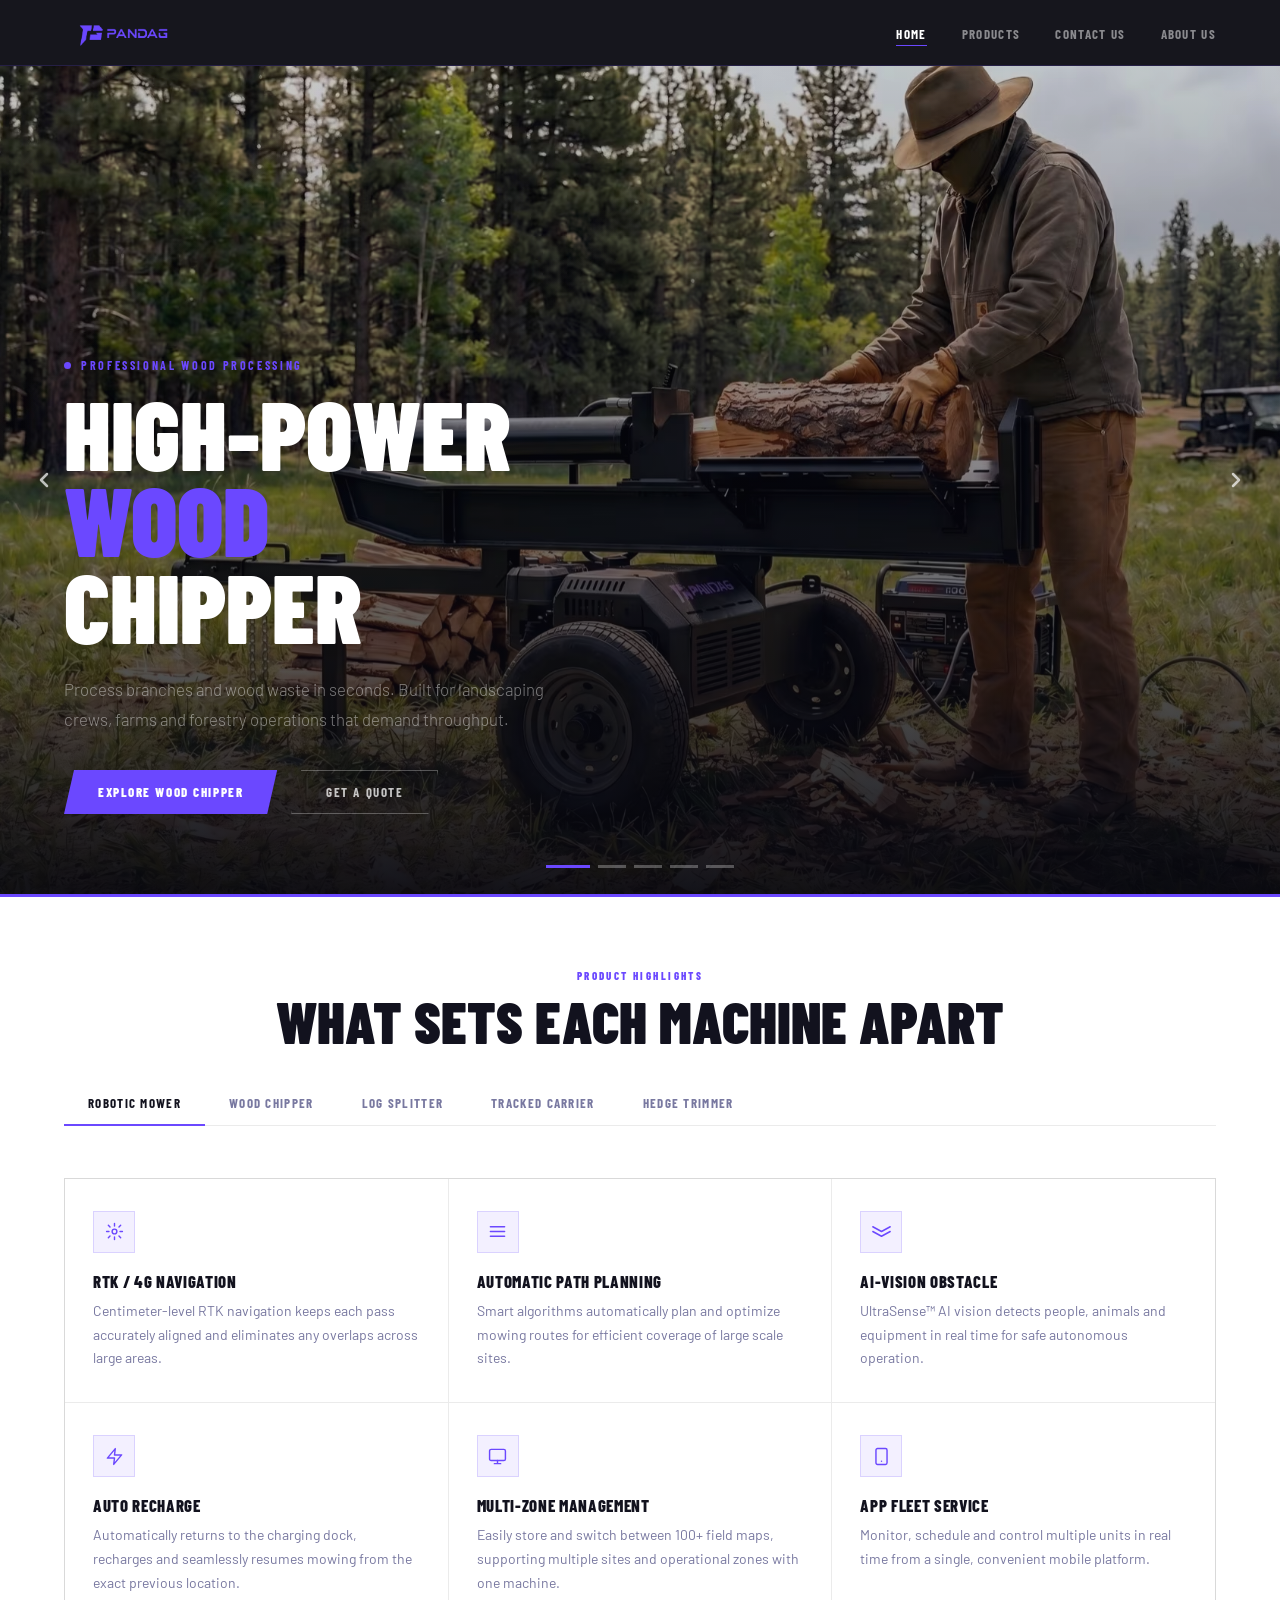
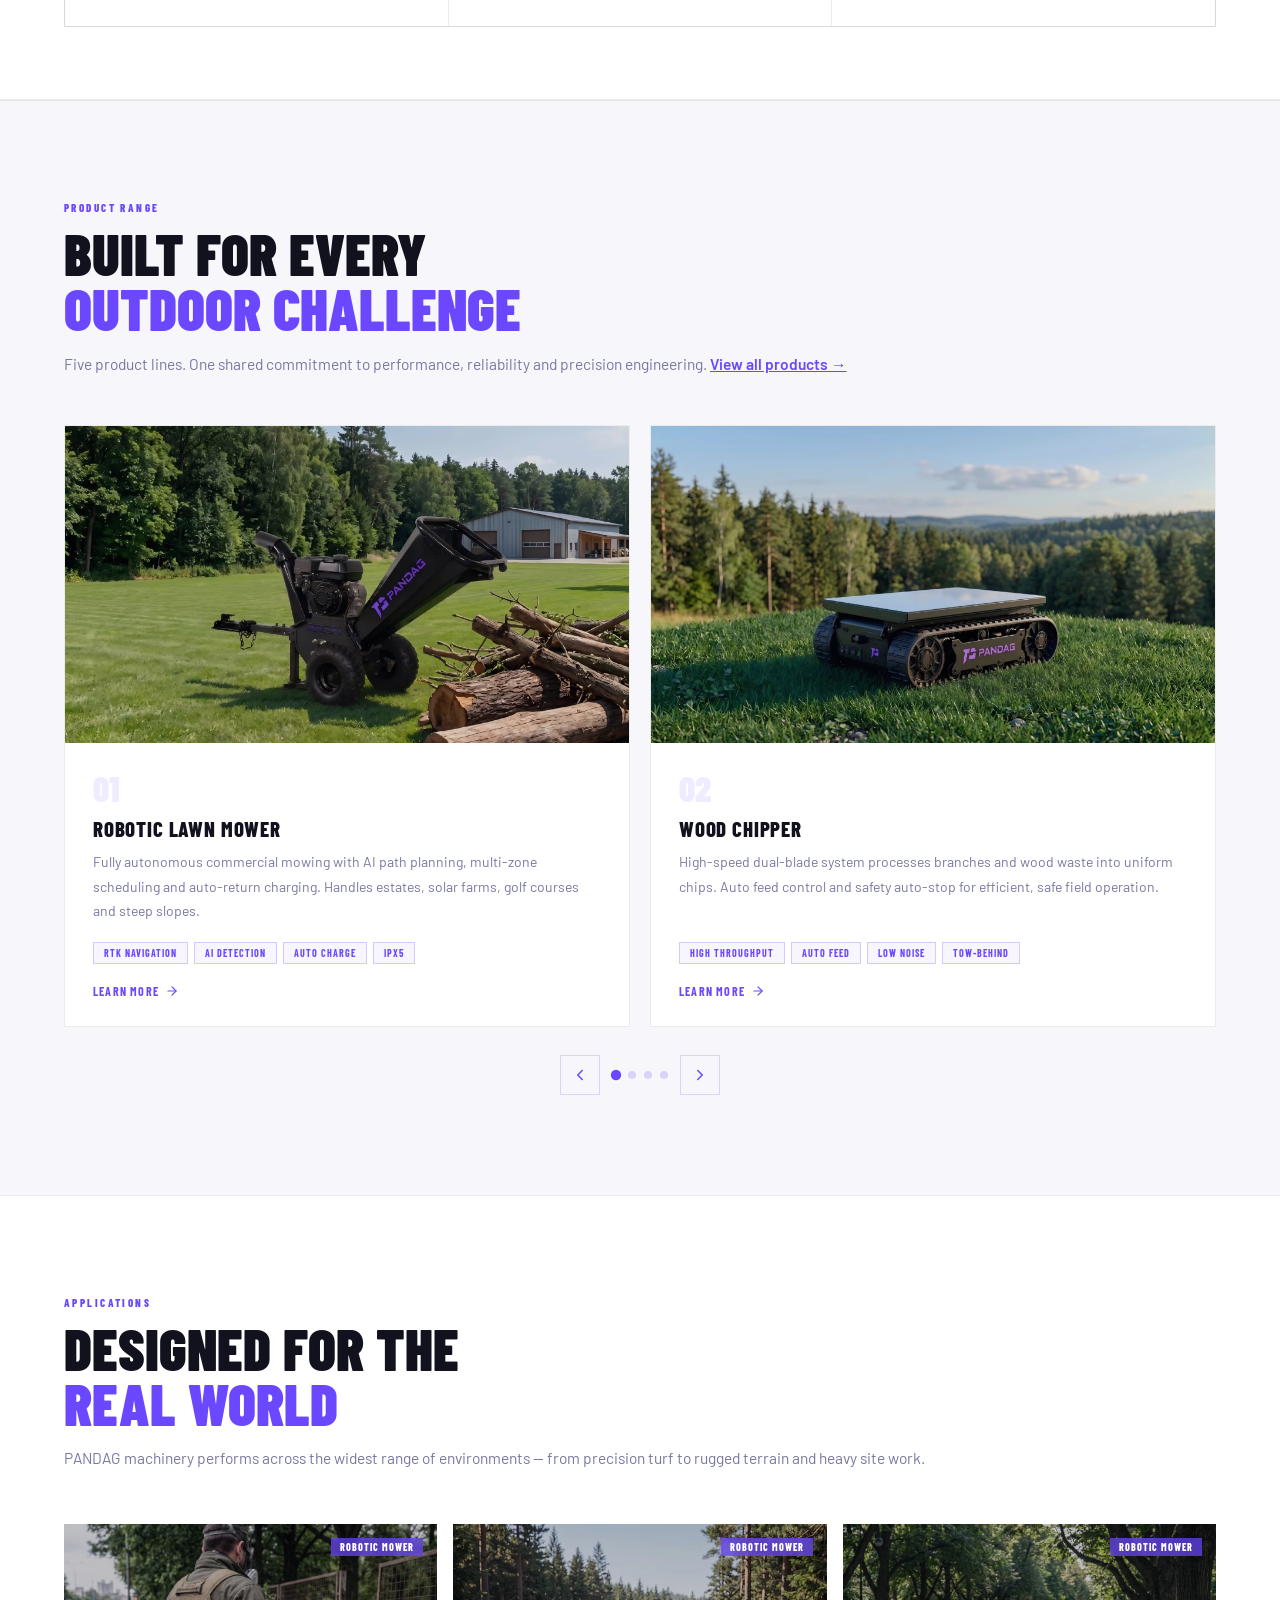
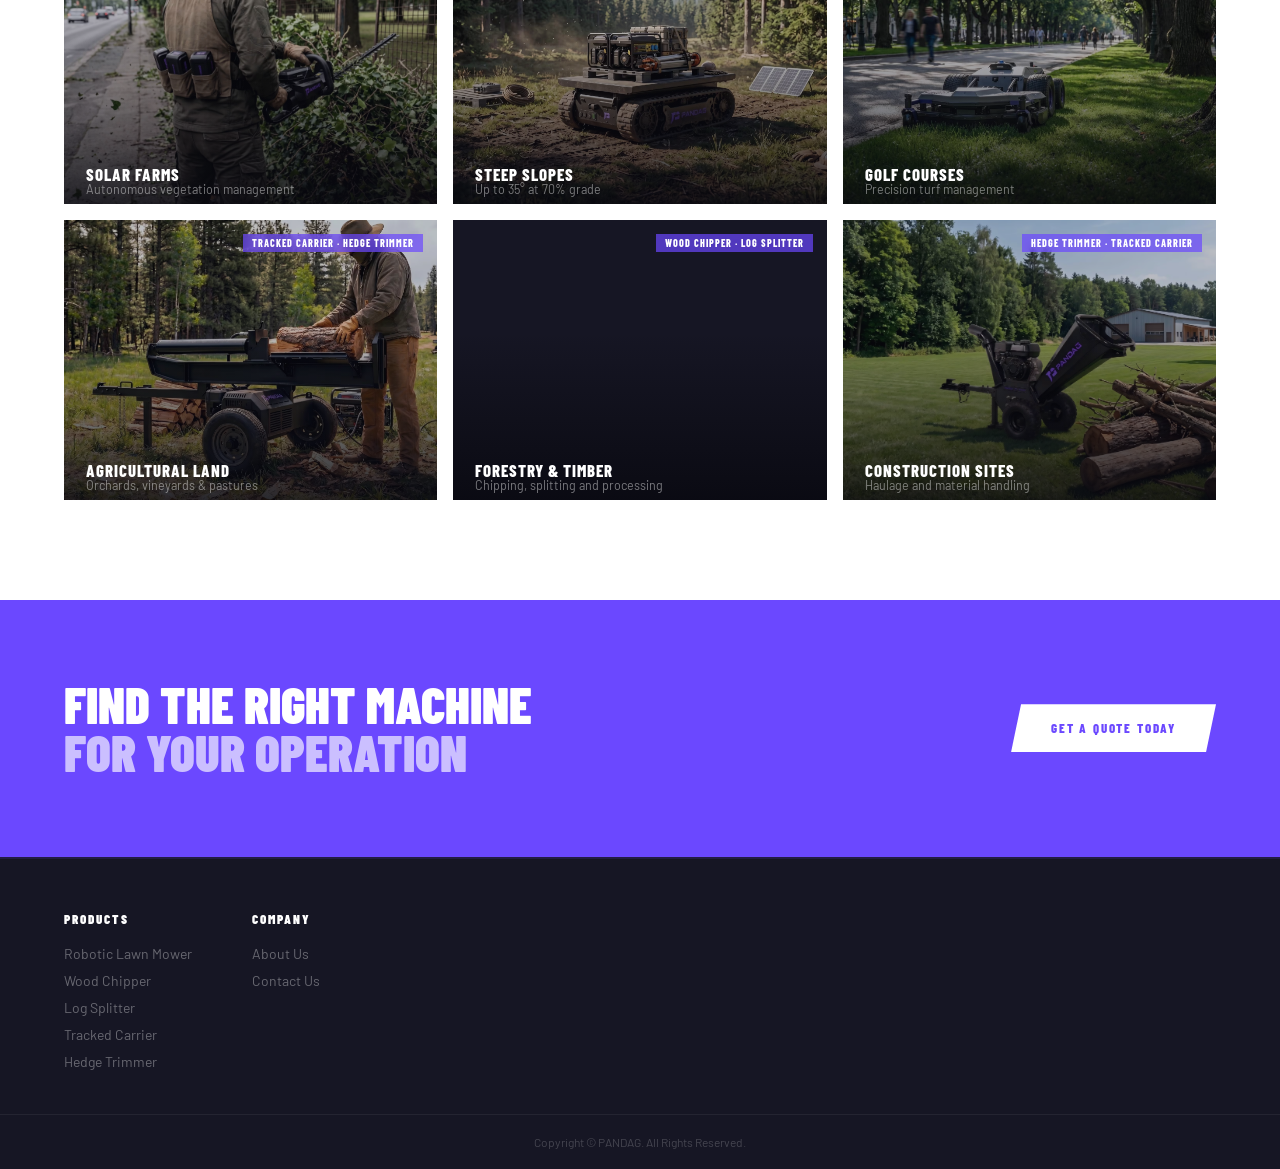
==== commit 4ea700f9: "Refactor image handling: replaced <img> tags with <picture> elements for responsive image loading ac" ====
--- a/index.html
+++ b/index.html
@@ -3,6 +3,13 @@
   <head>
     <meta charset="UTF-8" />
     <meta name="viewport" content="width=device-width, initial-scale=1.0" />
+    <link
+      rel="preload"
+      as="image"
+      href="images/4.avif"
+      type="image/avif"
+      fetchpriority="high"
+    />
     <title>PANDAG | Intelligent Outdoor Equipment</title>
     <link rel="preconnect" href="https://fonts.googleapis.com" />
     <link
@@ -44,6 +51,11 @@
           #0d0d18 50%,
           #141428 100%
         );
+      }
+      .hero-slide-bg picture {
+        display: block;
+        width: 100%;
+        height: 100%;
       }
       .hero-slide-bg img {
         width: 100%;
@@ -385,6 +397,11 @@
         position: relative;
         flex-shrink: 0;
       }
+      .product-img-wrap picture {
+        display: block;
+        width: 100%;
+        height: 100%;
+      }
       .product-img-wrap img {
         width: 100%;
         height: 100%;
@@ -555,6 +572,13 @@
         overflow: hidden;
         aspect-ratio: 4/3;
         background: var(--dark2);
+      }
+      .scenario-card picture {
+        position: absolute;
+        inset: 0;
+        width: 100%;
+        height: 100%;
+        display: block;
       }
       .scenario-photo {
         width: 100%;
@@ -710,7 +734,16 @@
         <!-- Slide 1: Wood Chipper -->
         <div class="hero-slide active">
           <div class="hero-slide-bg">
-            <img src="images/4.png" alt="High-Power Wood Chipper" />
+            <picture>
+              <source type="image/avif" srcset="images/4.avif" />
+              <source type="image/webp" srcset="images/4.webp" />
+              <img
+                src="images/4.jpg"
+                alt="High-Power Wood Chipper"
+                fetchpriority="high"
+                decoding="async"
+              />
+            </picture>
           </div>
           <div class="hero-overlay"></div>
           <div class="hero-slide-content">
@@ -739,7 +772,11 @@
         <!-- Slide 2: Robotic Mower -->
         <div class="hero-slide">
           <div class="hero-slide-bg">
-            <img src="images/2.png" alt="Intelligent Robotic Mowing" />
+            <picture>
+              <source type="image/avif" data-srcset="images/2.avif" />
+              <source type="image/webp" data-srcset="images/2.webp" />
+              <img data-src="images/2.jpg" alt="Intelligent Robotic Mowing" decoding="async" />
+            </picture>
           </div>
           <div class="hero-overlay"></div>
           <div class="hero-slide-content">
@@ -765,7 +802,11 @@
         <!-- Slide 3: Log Splitter -->
         <div class="hero-slide">
           <div class="hero-slide-bg">
-            <img src="images/3.jpg" alt="Hydraulic Log Splitter" />
+            <picture>
+              <source type="image/avif" data-srcset="images/3.avif" />
+              <source type="image/webp" data-srcset="images/3.webp" />
+              <img data-src="images/3.jpg" alt="Hydraulic Log Splitter" decoding="async" />
+            </picture>
           </div>
           <div class="hero-overlay"></div>
           <div class="hero-slide-content">
@@ -794,7 +835,11 @@
         <!-- Slide 4: Tracked Carrier -->
         <div class="hero-slide">
           <div class="hero-slide-bg">
-            <img src="images/1.png" alt="Full-Terrain Tracked Carrier" />
+            <picture>
+              <source type="image/avif" data-srcset="images/1.avif" />
+              <source type="image/webp" data-srcset="images/1.webp" />
+              <img data-src="images/1.jpg" alt="Full-Terrain Tracked Carrier" decoding="async" />
+            </picture>
           </div>
           <div class="hero-overlay"></div>
           <div class="hero-slide-content">
@@ -822,7 +867,11 @@
         <!-- Slide 5: Hedge Trimmer -->
         <div class="hero-slide">
           <div class="hero-slide-bg">
-            <img src="images/5.png" alt="Professional Hedge Trimmer" />
+            <picture>
+              <source type="image/avif" data-srcset="images/5.avif" />
+              <source type="image/webp" data-srcset="images/5.webp" />
+              <img data-src="images/5.jpg" alt="Professional Hedge Trimmer" decoding="async" />
+            </picture>
           </div>
           <div class="hero-overlay"></div>
           <div class="hero-slide-content">
@@ -1608,7 +1657,11 @@
           <div class="carousel-track" id="productTrack">
             <div class="product-card">
               <div class="product-img-wrap">
-                <img src="images/6.png" alt="Robotic Mower" />
+                <picture>
+                  <source type="image/avif" srcset="images/6.avif" />
+                  <source type="image/webp" srcset="images/6.webp" />
+                  <img src="images/6.jpg" alt="Robotic Mower" loading="lazy" decoding="async" />
+                </picture>
               </div>
               <div class="product-body">
                 <div class="product-num">01</div>
@@ -1642,7 +1695,11 @@
 
             <div class="product-card">
               <div class="product-img-wrap">
-                <img src="images/7.png" alt="Wood Chipper" />
+                <picture>
+                  <source type="image/avif" srcset="images/7.avif" />
+                  <source type="image/webp" srcset="images/7.webp" />
+                  <img src="images/7.jpg" alt="Wood Chipper" loading="lazy" decoding="async" />
+                </picture>
               </div>
               <div class="product-body">
                 <div class="product-num">02</div>
@@ -1676,7 +1733,11 @@
 
             <div class="product-card">
               <div class="product-img-wrap">
-                <img src="images/8.jpg" alt="Log Splitter" />
+                <picture>
+                  <source type="image/avif" srcset="images/8.avif" />
+                  <source type="image/webp" srcset="images/8.webp" />
+                  <img src="images/8.jpg" alt="Log Splitter" loading="lazy" decoding="async" />
+                </picture>
               </div>
               <div class="product-body">
                 <div class="product-num">03</div>
@@ -1710,7 +1771,11 @@
 
             <div class="product-card">
               <div class="product-img-wrap">
-                <img src="images/9.png" alt="Tracked Carrier" />
+                <picture>
+                  <source type="image/avif" srcset="images/9.avif" />
+                  <source type="image/webp" srcset="images/9.webp" />
+                  <img src="images/9.jpg" alt="Tracked Carrier" loading="lazy" decoding="async" />
+                </picture>
               </div>
               <div class="product-body">
                 <div class="product-num">04</div>
@@ -1744,7 +1809,11 @@
 
             <div class="product-card">
               <div class="product-img-wrap">
-                <img src="images/10.jpg" alt="Hedge Trimmer" />
+                <picture>
+                  <source type="image/avif" srcset="images/10.avif" />
+                  <source type="image/webp" srcset="images/10.webp" />
+                  <img src="images/10.jpg" alt="Hedge Trimmer" loading="lazy" decoding="async" />
+                </picture>
               </div>
               <div class="product-body">
                 <div class="product-num">05</div>
@@ -1819,54 +1888,84 @@
       </div>
       <div class="scenarios-grid">
         <div class="scenario-card fade-up">
-          <img class="scenario-photo" src="images/1.png" alt="Solar Farms" />
+          <picture>
+            <source type="image/avif" srcset="images/1.avif" />
+            <source type="image/webp" srcset="images/1.webp" />
+            <img class="scenario-photo" src="images/1.jpg" alt="Solar Farms" loading="lazy" decoding="async" />
+          </picture>
           <div class="scenario-overlay"></div>
           <div class="scenario-badge">Robotic Mower</div>
           <div class="scenario-label">Solar Farms</div>
           <div class="scenario-sub">Autonomous vegetation management</div>
         </div>
         <div class="scenario-card fade-up">
-          <img class="scenario-photo" src="images/2.png" alt="Steep Slopes" />
+          <picture>
+            <source type="image/avif" srcset="images/2.avif" />
+            <source type="image/webp" srcset="images/2.webp" />
+            <img class="scenario-photo" src="images/2.jpg" alt="Steep Slopes" loading="lazy" decoding="async" />
+          </picture>
           <div class="scenario-overlay"></div>
           <div class="scenario-badge">Robotic Mower</div>
           <div class="scenario-label">Steep Slopes</div>
           <div class="scenario-sub">Up to 35° at 70% grade</div>
         </div>
         <div class="scenario-card fade-up">
-          <img class="scenario-photo" src="images/3.jpg" alt="Golf Courses" />
+          <picture>
+            <source type="image/avif" srcset="images/3.avif" />
+            <source type="image/webp" srcset="images/3.webp" />
+            <img class="scenario-photo" src="images/3.jpg" alt="Golf Courses" loading="lazy" decoding="async" />
+          </picture>
           <div class="scenario-overlay"></div>
           <div class="scenario-badge">Robotic Mower</div>
           <div class="scenario-label">Golf Courses</div>
           <div class="scenario-sub">Precision turf management</div>
         </div>
         <div class="scenario-card fade-up">
-          <img
-            class="scenario-photo"
-            src="images/4.png"
-            alt="Agricultural Land"
-          />
+          <picture>
+            <source type="image/avif" srcset="images/4.avif" />
+            <source type="image/webp" srcset="images/4.webp" />
+            <img
+              class="scenario-photo"
+              src="images/4.jpg"
+              alt="Agricultural Land"
+              loading="lazy"
+              decoding="async"
+            />
+          </picture>
           <div class="scenario-overlay"></div>
           <div class="scenario-badge">Tracked Carrier · Hedge Trimmer</div>
           <div class="scenario-label">Agricultural Land</div>
           <div class="scenario-sub">Orchards, vineyards & pastures</div>
         </div>
         <div class="scenario-card fade-up">
-          <img
-            class="scenario-photo"
-            src="images/5.png"
-            alt="Forestry & Timber"
-          />
+          <picture>
+            <source type="image/avif" srcset="images/5.avif" />
+            <source type="image/webp" srcset="images/5.webp" />
+            <img
+              class="scenario-photo"
+              src="images/5.jpg"
+              alt="Forestry & Timber"
+              loading="lazy"
+              decoding="async"
+            />
+          </picture>
           <div class="scenario-overlay"></div>
           <div class="scenario-badge">Wood Chipper · Log Splitter</div>
           <div class="scenario-label">Forestry & Timber</div>
           <div class="scenario-sub">Chipping, splitting and processing</div>
         </div>
         <div class="scenario-card fade-up">
-          <img
-            class="scenario-photo"
-            src="images/6.png"
-            alt="Construction Sites"
-          />
+          <picture>
+            <source type="image/avif" srcset="images/6.avif" />
+            <source type="image/webp" srcset="images/6.webp" />
+            <img
+              class="scenario-photo"
+              src="images/6.jpg"
+              alt="Construction Sites"
+              loading="lazy"
+              decoding="async"
+            />
+          </picture>
           <div class="scenario-overlay"></div>
           <div class="scenario-badge">Hedge Trimmer · Tracked Carrier</div>
           <div class="scenario-label">Construction Sites</div>
@@ -1917,6 +2016,20 @@
       const dotsW = document.getElementById("heroDots");
       let cur = 0,
         timer;
+      function loadHeroSlideImg(slide) {
+        const picture = slide?.querySelector(".hero-slide-bg picture");
+        if (!picture) return;
+        picture.querySelectorAll("source[data-srcset]").forEach((source) => {
+          if (!source.dataset.srcset) return;
+          source.srcset = source.dataset.srcset;
+          delete source.dataset.srcset;
+        });
+        const img = picture.querySelector("img");
+        if (img?.dataset.src && !img.getAttribute("src")) {
+          img.src = img.dataset.src;
+          delete img.dataset.src;
+        }
+      }
       slides.forEach((_, i) => {
         const d = document.createElement("button");
         d.className = "hero-dot" + (i === 0 ? " active" : "");
@@ -1929,8 +2042,12 @@
         cur = (n + slides.length) % slides.length;
         slides[cur].classList.add("active");
         dotsW.children[cur].classList.add("active");
+        loadHeroSlideImg(slides[cur]);
+        loadHeroSlideImg(slides[(cur + 1) % slides.length]);
         resetTimer();
       }
+      loadHeroSlideImg(slides[0]);
+      loadHeroSlideImg(slides[1]);
       function resetTimer() {
         clearInterval(timer);
         timer = setInterval(() => goTo(cur + 1), 3000);
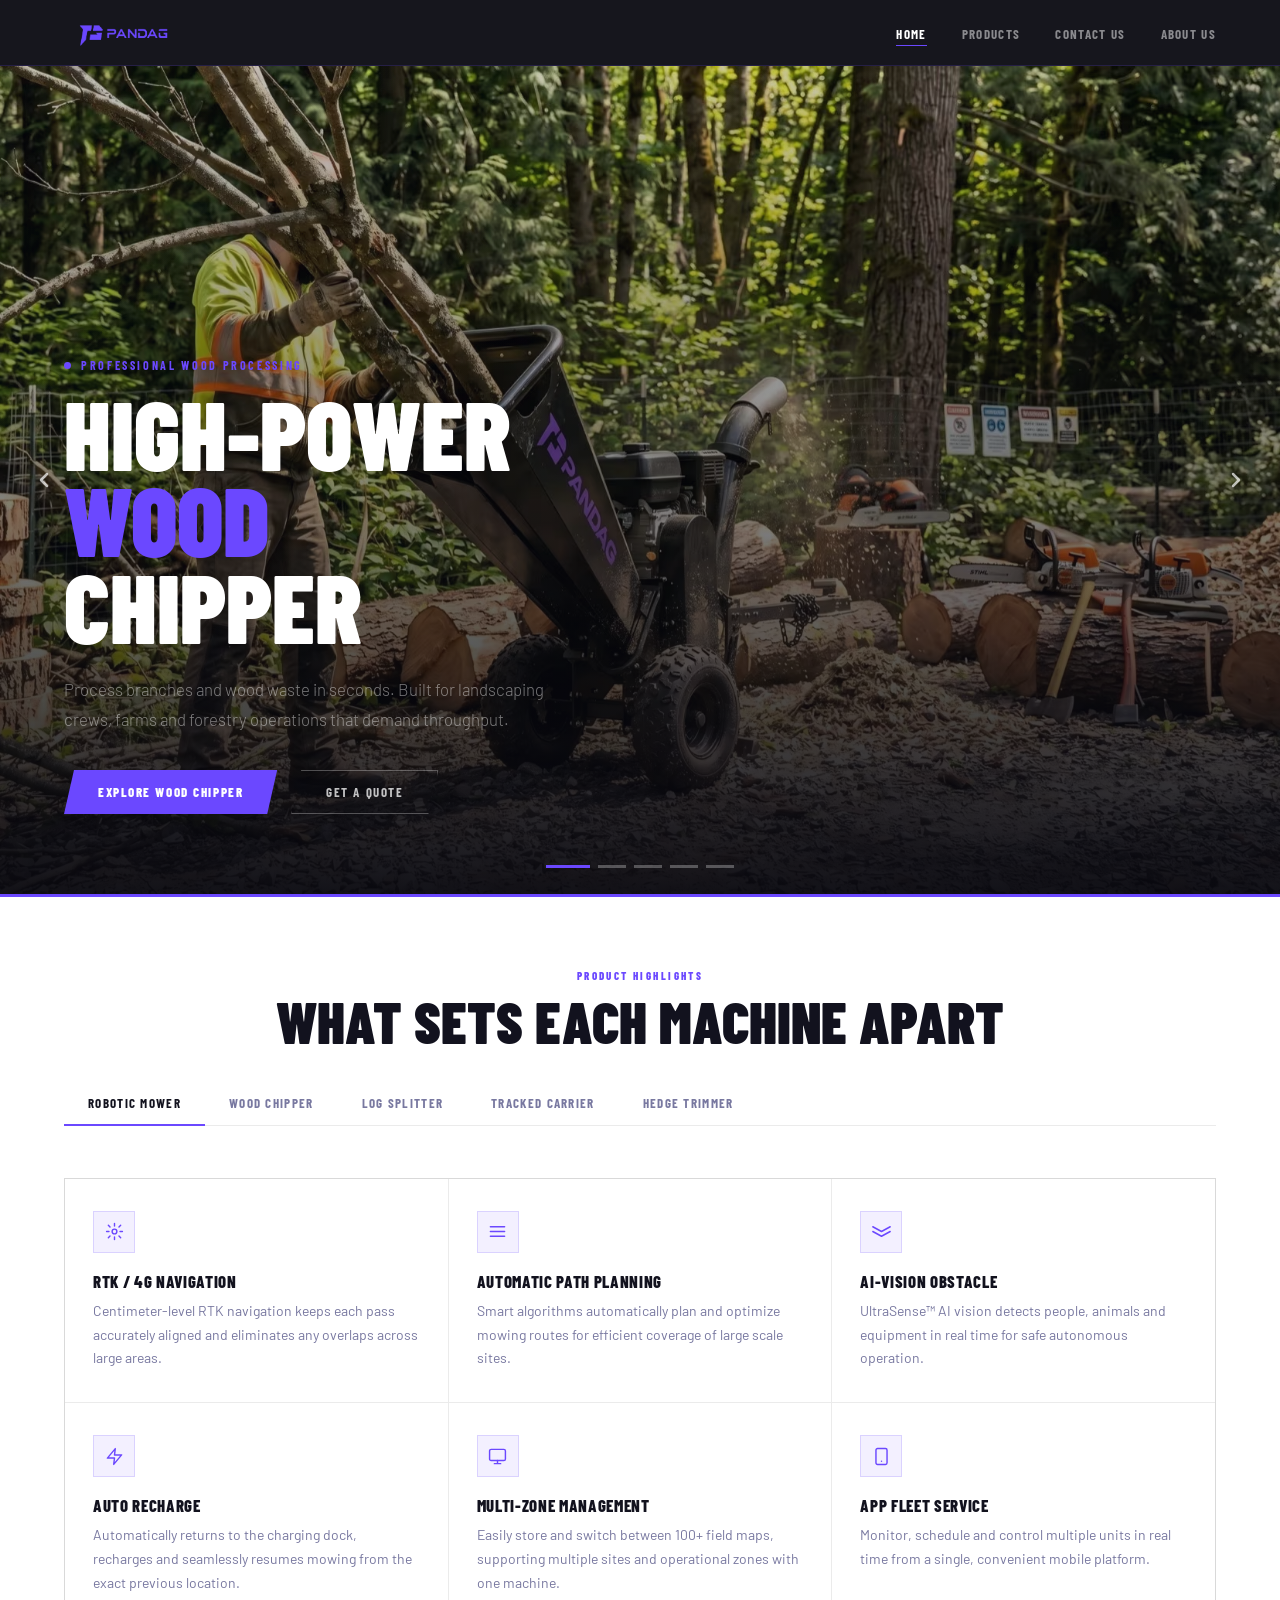
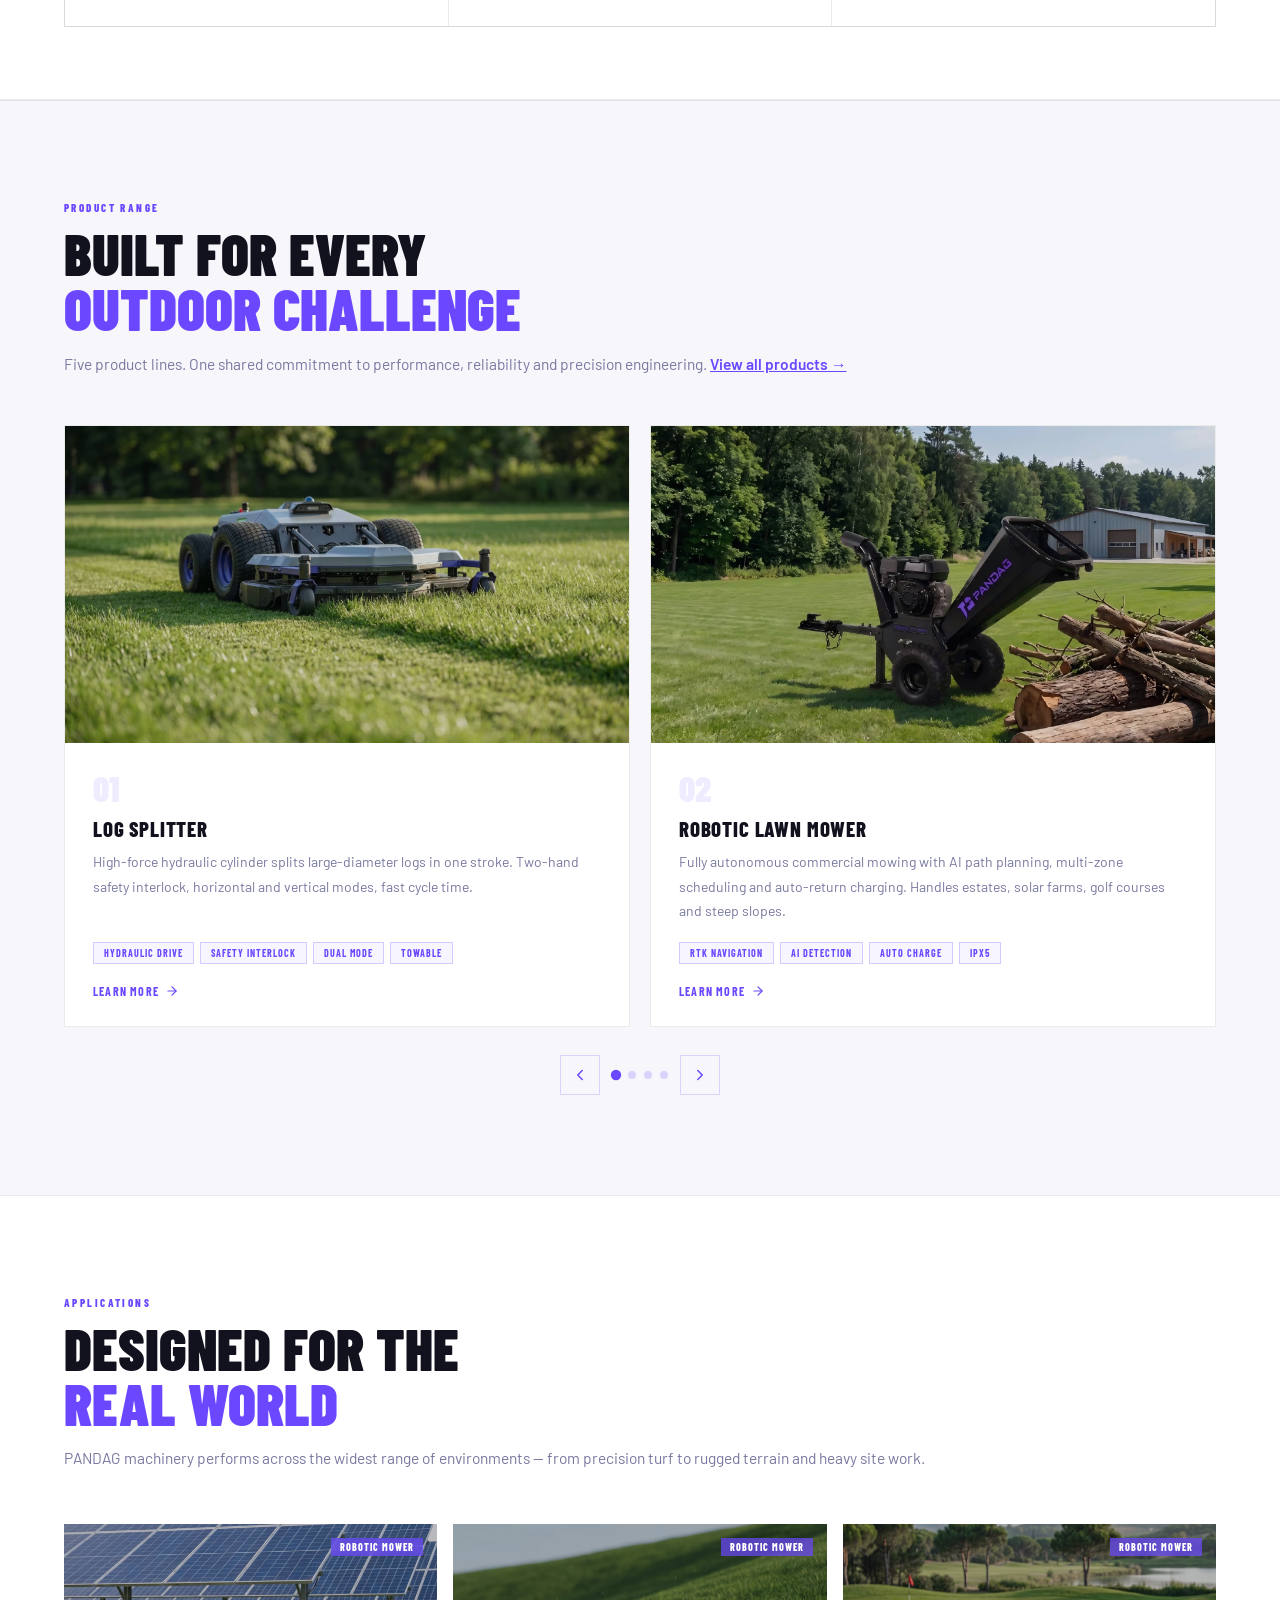
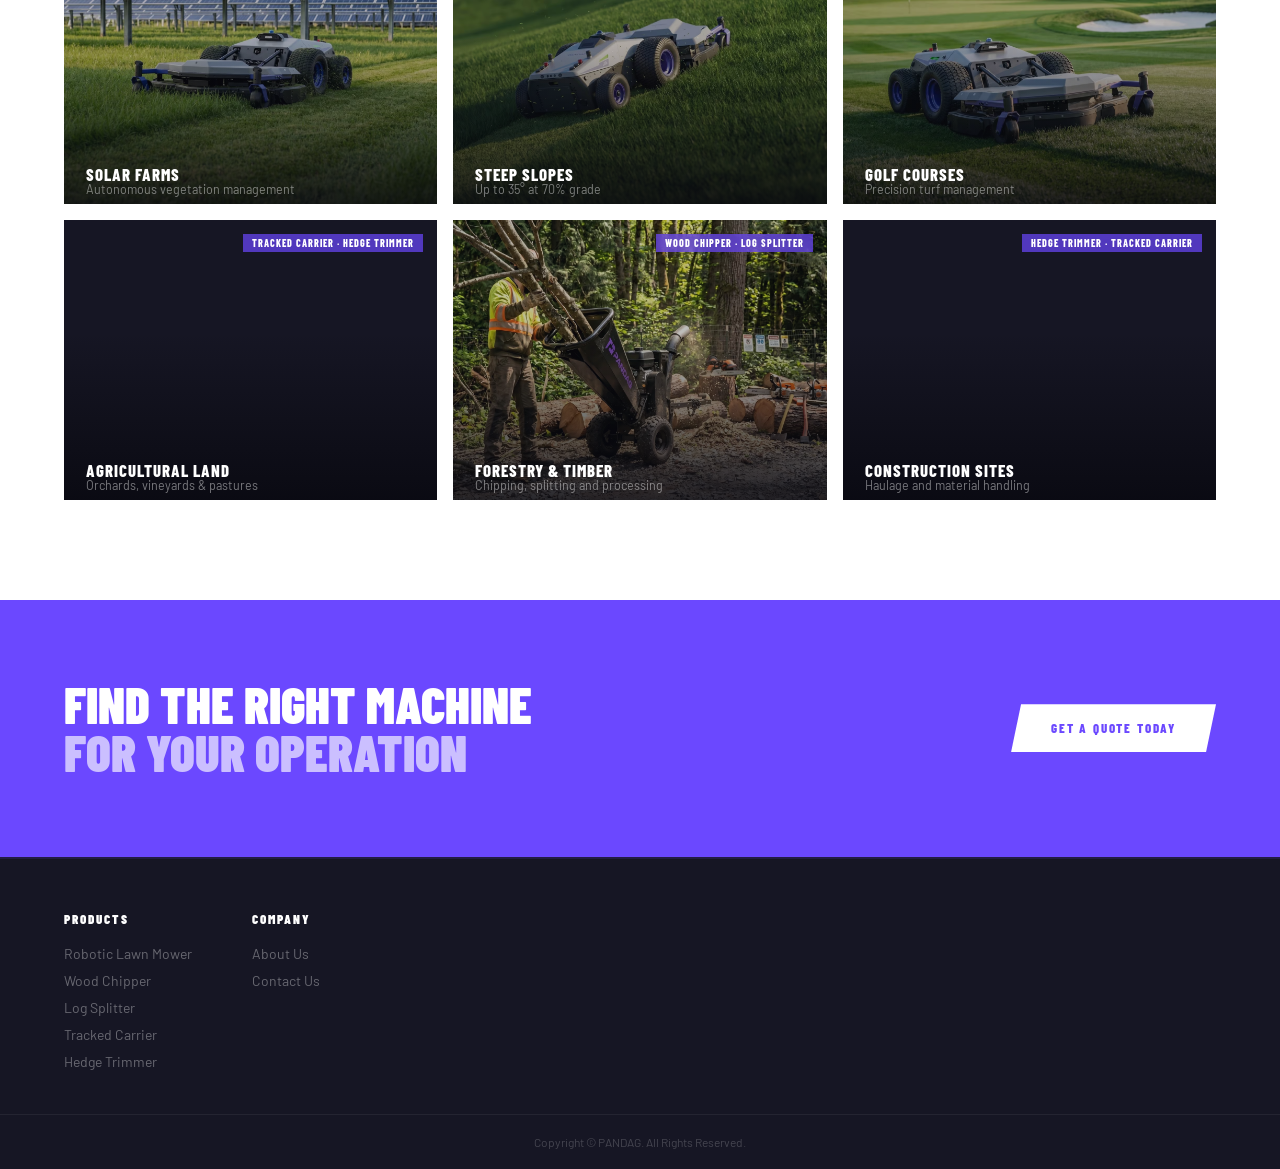
==== commit 1ea5d93c: "Update hero slideshow and product images: replaced image sources with new files, added <picture> ele" ====
--- a/index.html
+++ b/index.html
@@ -6,7 +6,7 @@
     <link
       rel="preload"
       as="image"
-      href="images/4.avif"
+      href="images/5.avif"
       type="image/avif"
       fetchpriority="high"
     />
@@ -731,14 +731,14 @@
     <!-- ═══ HERO SLIDESHOW ═══ -->
     <section id="home">
       <div class="hero-slides" id="heroSlides">
-        <!-- Slide 1: Wood Chipper -->
+        <!-- Slide 1: Wood Chipper (images/5) -->
         <div class="hero-slide active">
           <div class="hero-slide-bg">
             <picture>
-              <source type="image/avif" srcset="images/4.avif" />
-              <source type="image/webp" srcset="images/4.webp" />
+              <source type="image/avif" srcset="images/5.avif" />
+              <source type="image/webp" srcset="images/5.webp" />
               <img
-                src="images/4.jpg"
+                src="images/5.jpg"
                 alt="High-Power Wood Chipper"
                 fetchpriority="high"
                 decoding="async"
@@ -769,13 +769,13 @@
           </div>
         </div>
 
-        <!-- Slide 2: Robotic Mower -->
+        <!-- Slide 2: Robotic Mower (images/3) -->
         <div class="hero-slide">
           <div class="hero-slide-bg">
             <picture>
-              <source type="image/avif" data-srcset="images/2.avif" />
-              <source type="image/webp" data-srcset="images/2.webp" />
-              <img data-src="images/2.jpg" alt="Intelligent Robotic Mowing" decoding="async" />
+              <source type="image/avif" data-srcset="images/3.avif" />
+              <source type="image/webp" data-srcset="images/3.webp" />
+              <img data-src="images/3.jpg" alt="Intelligent Robotic Mowing" decoding="async" />
             </picture>
           </div>
           <div class="hero-overlay"></div>
@@ -799,13 +799,13 @@
           </div>
         </div>
 
-        <!-- Slide 3: Log Splitter -->
+        <!-- Slide 3: Log Splitter (images/4) -->
         <div class="hero-slide">
           <div class="hero-slide-bg">
             <picture>
-              <source type="image/avif" data-srcset="images/3.avif" />
-              <source type="image/webp" data-srcset="images/3.webp" />
-              <img data-src="images/3.jpg" alt="Hydraulic Log Splitter" decoding="async" />
+              <source type="image/avif" data-srcset="images/4.avif" />
+              <source type="image/webp" data-srcset="images/4.webp" />
+              <img data-src="images/4.jpg" alt="Hydraulic Log Splitter" decoding="async" />
             </picture>
           </div>
           <div class="hero-overlay"></div>
@@ -832,13 +832,13 @@
           </div>
         </div>
 
-        <!-- Slide 4: Tracked Carrier -->
+        <!-- Slide 4: Tracked Carrier (images/2) -->
         <div class="hero-slide">
           <div class="hero-slide-bg">
             <picture>
-              <source type="image/avif" data-srcset="images/1.avif" />
-              <source type="image/webp" data-srcset="images/1.webp" />
-              <img data-src="images/1.jpg" alt="Full-Terrain Tracked Carrier" decoding="async" />
+              <source type="image/avif" data-srcset="images/2.avif" />
+              <source type="image/webp" data-srcset="images/2.webp" />
+              <img data-src="images/2.jpg" alt="Full-Terrain Tracked Carrier" decoding="async" />
             </picture>
           </div>
           <div class="hero-overlay"></div>
@@ -864,13 +864,13 @@
           </div>
         </div>
 
-        <!-- Slide 5: Hedge Trimmer -->
+        <!-- Slide 5: Hedge Trimmer (images/1) -->
         <div class="hero-slide">
           <div class="hero-slide-bg">
             <picture>
-              <source type="image/avif" data-srcset="images/5.avif" />
-              <source type="image/webp" data-srcset="images/5.webp" />
-              <img data-src="images/5.jpg" alt="Professional Hedge Trimmer" decoding="async" />
+              <source type="image/avif" data-srcset="images/1.avif" />
+              <source type="image/webp" data-srcset="images/1.webp" />
+              <img data-src="images/1.jpg" alt="Professional Hedge Trimmer" decoding="async" />
             </picture>
           </div>
           <div class="hero-overlay"></div>
@@ -1655,6 +1655,46 @@
       <div class="carousel-wrap fade-up">
         <div class="carousel-track-outer">
           <div class="carousel-track" id="productTrack">
+            <!-- images/8 -->
+            <div class="product-card">
+              <div class="product-img-wrap">
+                <picture>
+                  <source type="image/avif" srcset="images/8.avif" />
+                  <source type="image/webp" srcset="images/8.webp" />
+                  <img src="images/8.jpg" alt="Log Splitter" loading="lazy" decoding="async" />
+                </picture>
+              </div>
+              <div class="product-body">
+                <div class="product-num">01</div>
+                <div class="product-name">Log Splitter</div>
+                <div class="product-desc">
+                  High-force hydraulic cylinder splits large-diameter logs in
+                  one stroke. Two-hand safety interlock, horizontal and vertical
+                  modes, fast cycle time.
+                </div>
+                <div class="product-tags">
+                  <span class="tag">Hydraulic Drive</span
+                  ><span class="tag">Safety Interlock</span
+                  ><span class="tag">Dual Mode</span
+                  ><span class="tag">Towable</span>
+                </div>
+                <a href="products.html" class="product-cta"
+                  >Learn more
+                  <svg
+                    viewBox="0 0 24 24"
+                    fill="none"
+                    stroke="currentColor"
+                    stroke-width="2"
+                    stroke-linecap="round"
+                    stroke-linejoin="round"
+                  >
+                    <line x1="5" y1="12" x2="19" y2="12" />
+                    <polyline points="12 5 19 12 12 19" /></svg
+                ></a>
+              </div>
+            </div>
+
+            <!-- images/6 -->
             <div class="product-card">
               <div class="product-img-wrap">
                 <picture>
@@ -1664,7 +1704,7 @@
                 </picture>
               </div>
               <div class="product-body">
-                <div class="product-num">01</div>
+                <div class="product-num">02</div>
                 <div class="product-name">Robotic Lawn Mower</div>
                 <div class="product-desc">
                   Fully autonomous commercial mowing with AI path planning,
@@ -1693,50 +1733,13 @@
               </div>
             </div>
 
+            <!-- images/4 -->
             <div class="product-card">
               <div class="product-img-wrap">
                 <picture>
-                  <source type="image/avif" srcset="images/7.avif" />
-                  <source type="image/webp" srcset="images/7.webp" />
-                  <img src="images/7.jpg" alt="Wood Chipper" loading="lazy" decoding="async" />
-                </picture>
-              </div>
-              <div class="product-body">
-                <div class="product-num">02</div>
-                <div class="product-name">Wood Chipper</div>
-                <div class="product-desc">
-                  High-speed dual-blade system processes branches and wood waste
-                  into uniform chips. Auto feed control and safety auto-stop for
-                  efficient, safe field operation.
-                </div>
-                <div class="product-tags">
-                  <span class="tag">High Throughput</span
-                  ><span class="tag">Auto Feed</span
-                  ><span class="tag">Low Noise</span
-                  ><span class="tag">Tow-Behind</span>
-                </div>
-                <a href="products.html" class="product-cta"
-                  >Learn more
-                  <svg
-                    viewBox="0 0 24 24"
-                    fill="none"
-                    stroke="currentColor"
-                    stroke-width="2"
-                    stroke-linecap="round"
-                    stroke-linejoin="round"
-                  >
-                    <line x1="5" y1="12" x2="19" y2="12" />
-                    <polyline points="12 5 19 12 12 19" /></svg
-                ></a>
-              </div>
-            </div>
-
-            <div class="product-card">
-              <div class="product-img-wrap">
-                <picture>
-                  <source type="image/avif" srcset="images/8.avif" />
-                  <source type="image/webp" srcset="images/8.webp" />
-                  <img src="images/8.jpg" alt="Log Splitter" loading="lazy" decoding="async" />
+                  <source type="image/avif" srcset="images/4.avif" />
+                  <source type="image/webp" srcset="images/4.webp" />
+                  <img src="images/4.jpg" alt="Log Splitter" loading="lazy" decoding="async" />
                 </picture>
               </div>
               <div class="product-body">
@@ -1769,27 +1772,28 @@
               </div>
             </div>
 
+            <!-- images/7 -->
             <div class="product-card">
               <div class="product-img-wrap">
                 <picture>
-                  <source type="image/avif" srcset="images/9.avif" />
-                  <source type="image/webp" srcset="images/9.webp" />
-                  <img src="images/9.jpg" alt="Tracked Carrier" loading="lazy" decoding="async" />
+                  <source type="image/avif" srcset="images/7.avif" />
+                  <source type="image/webp" srcset="images/7.webp" />
+                  <img src="images/7.jpg" alt="Wood Chipper" loading="lazy" decoding="async" />
                 </picture>
               </div>
               <div class="product-body">
                 <div class="product-num">04</div>
-                <div class="product-name">Tracked Carrier</div>
+                <div class="product-name">Wood Chipper</div>
                 <div class="product-desc">
-                  Wide rubber tracks conquer hillsides, mud and rough terrain.
-                  Optional remote control, anti-rollover stability and
-                  high-capacity flat bed for any payload.
+                  High-speed dual-blade system processes branches and wood waste
+                  into uniform chips. Auto feed control and safety auto-stop for
+                  efficient, safe field operation.
                 </div>
                 <div class="product-tags">
-                  <span class="tag">All-Terrain</span
-                  ><span class="tag">Remote Op.</span
-                  ><span class="tag">Anti-Rollover</span
-                  ><span class="tag">Electric</span>
+                  <span class="tag">High Throughput</span
+                  ><span class="tag">Auto Feed</span
+                  ><span class="tag">Low Noise</span
+                  ><span class="tag">Tow-Behind</span>
                 </div>
                 <a href="products.html" class="product-cta"
                   >Learn more
@@ -1807,27 +1811,28 @@
               </div>
             </div>
 
+            <!-- images/9 -->
             <div class="product-card">
               <div class="product-img-wrap">
                 <picture>
-                  <source type="image/avif" srcset="images/10.avif" />
-                  <source type="image/webp" srcset="images/10.webp" />
-                  <img src="images/10.jpg" alt="Hedge Trimmer" loading="lazy" decoding="async" />
+                  <source type="image/avif" srcset="images/9.avif" />
+                  <source type="image/webp" srcset="images/9.webp" />
+                  <img src="images/9.jpg" alt="Tracked Carrier" loading="lazy" decoding="async" />
                 </picture>
               </div>
               <div class="product-body">
                 <div class="product-num">05</div>
-                <div class="product-name">Hedge Trimmer</div>
+                <div class="product-name">Tracked Carrier</div>
                 <div class="product-desc">
-                  Extended reach boom trimmer with multi-angle cutting head.
-                  Electric drive, remote joystick control and tracked base for
-                  slopes, verges and roadside work.
+                  Wide rubber tracks conquer hillsides, mud and rough terrain.
+                  Optional remote control, anti-rollover stability and
+                  high-capacity flat bed for any payload.
                 </div>
                 <div class="product-tags">
-                  <span class="tag">Extended Reach</span
-                  ><span class="tag">Multi-Angle</span
-                  ><span class="tag">Electric</span
-                  ><span class="tag">Remote Control</span>
+                  <span class="tag">All-Terrain</span
+                  ><span class="tag">Remote Op.</span
+                  ><span class="tag">Anti-Rollover</span
+                  ><span class="tag">Electric</span>
                 </div>
                 <a href="products.html" class="product-cta"
                   >Learn more
@@ -1889,9 +1894,9 @@
       <div class="scenarios-grid">
         <div class="scenario-card fade-up">
           <picture>
-            <source type="image/avif" srcset="images/1.avif" />
-            <source type="image/webp" srcset="images/1.webp" />
-            <img class="scenario-photo" src="images/1.jpg" alt="Solar Farms" loading="lazy" decoding="async" />
+            <source type="image/avif" srcset="images/10.avif" />
+            <source type="image/webp" srcset="images/10.webp" />
+            <img class="scenario-photo" src="images/10.jpg" alt="Solar Farms" loading="lazy" decoding="async" />
           </picture>
           <div class="scenario-overlay"></div>
           <div class="scenario-badge">Robotic Mower</div>
@@ -1900,9 +1905,9 @@
         </div>
         <div class="scenario-card fade-up">
           <picture>
-            <source type="image/avif" srcset="images/2.avif" />
-            <source type="image/webp" srcset="images/2.webp" />
-            <img class="scenario-photo" src="images/2.jpg" alt="Steep Slopes" loading="lazy" decoding="async" />
+            <source type="image/avif" srcset="images/13.avif" />
+            <source type="image/webp" srcset="images/13.webp" />
+            <img class="scenario-photo" src="images/13.jpg" alt="Steep Slopes" loading="lazy" decoding="async" />
           </picture>
           <div class="scenario-overlay"></div>
           <div class="scenario-badge">Robotic Mower</div>
@@ -1911,9 +1916,9 @@
         </div>
         <div class="scenario-card fade-up">
           <picture>
-            <source type="image/avif" srcset="images/3.avif" />
-            <source type="image/webp" srcset="images/3.webp" />
-            <img class="scenario-photo" src="images/3.jpg" alt="Golf Courses" loading="lazy" decoding="async" />
+            <source type="image/avif" srcset="images/11.avif" />
+            <source type="image/webp" srcset="images/11.webp" />
+            <img class="scenario-photo" src="images/11.jpg" alt="Golf Courses" loading="lazy" decoding="async" />
           </picture>
           <div class="scenario-overlay"></div>
           <div class="scenario-badge">Robotic Mower</div>
@@ -1922,11 +1927,11 @@
         </div>
         <div class="scenario-card fade-up">
           <picture>
-            <source type="image/avif" srcset="images/4.avif" />
-            <source type="image/webp" srcset="images/4.webp" />
+            <source type="image/avif" srcset="images/15.avif" />
+            <source type="image/webp" srcset="images/15.webp" />
             <img
               class="scenario-photo"
-              src="images/4.jpg"
+              src="images/15.jpg"
               alt="Agricultural Land"
               loading="lazy"
               decoding="async"
@@ -1956,11 +1961,11 @@
         </div>
         <div class="scenario-card fade-up">
           <picture>
-            <source type="image/avif" srcset="images/6.avif" />
-            <source type="image/webp" srcset="images/6.webp" />
+            <source type="image/avif" srcset="images/12.avif" />
+            <source type="image/webp" srcset="images/12.webp" />
             <img
               class="scenario-photo"
-              src="images/6.jpg"
+              src="images/12.jpg"
               alt="Construction Sites"
               loading="lazy"
               decoding="async"
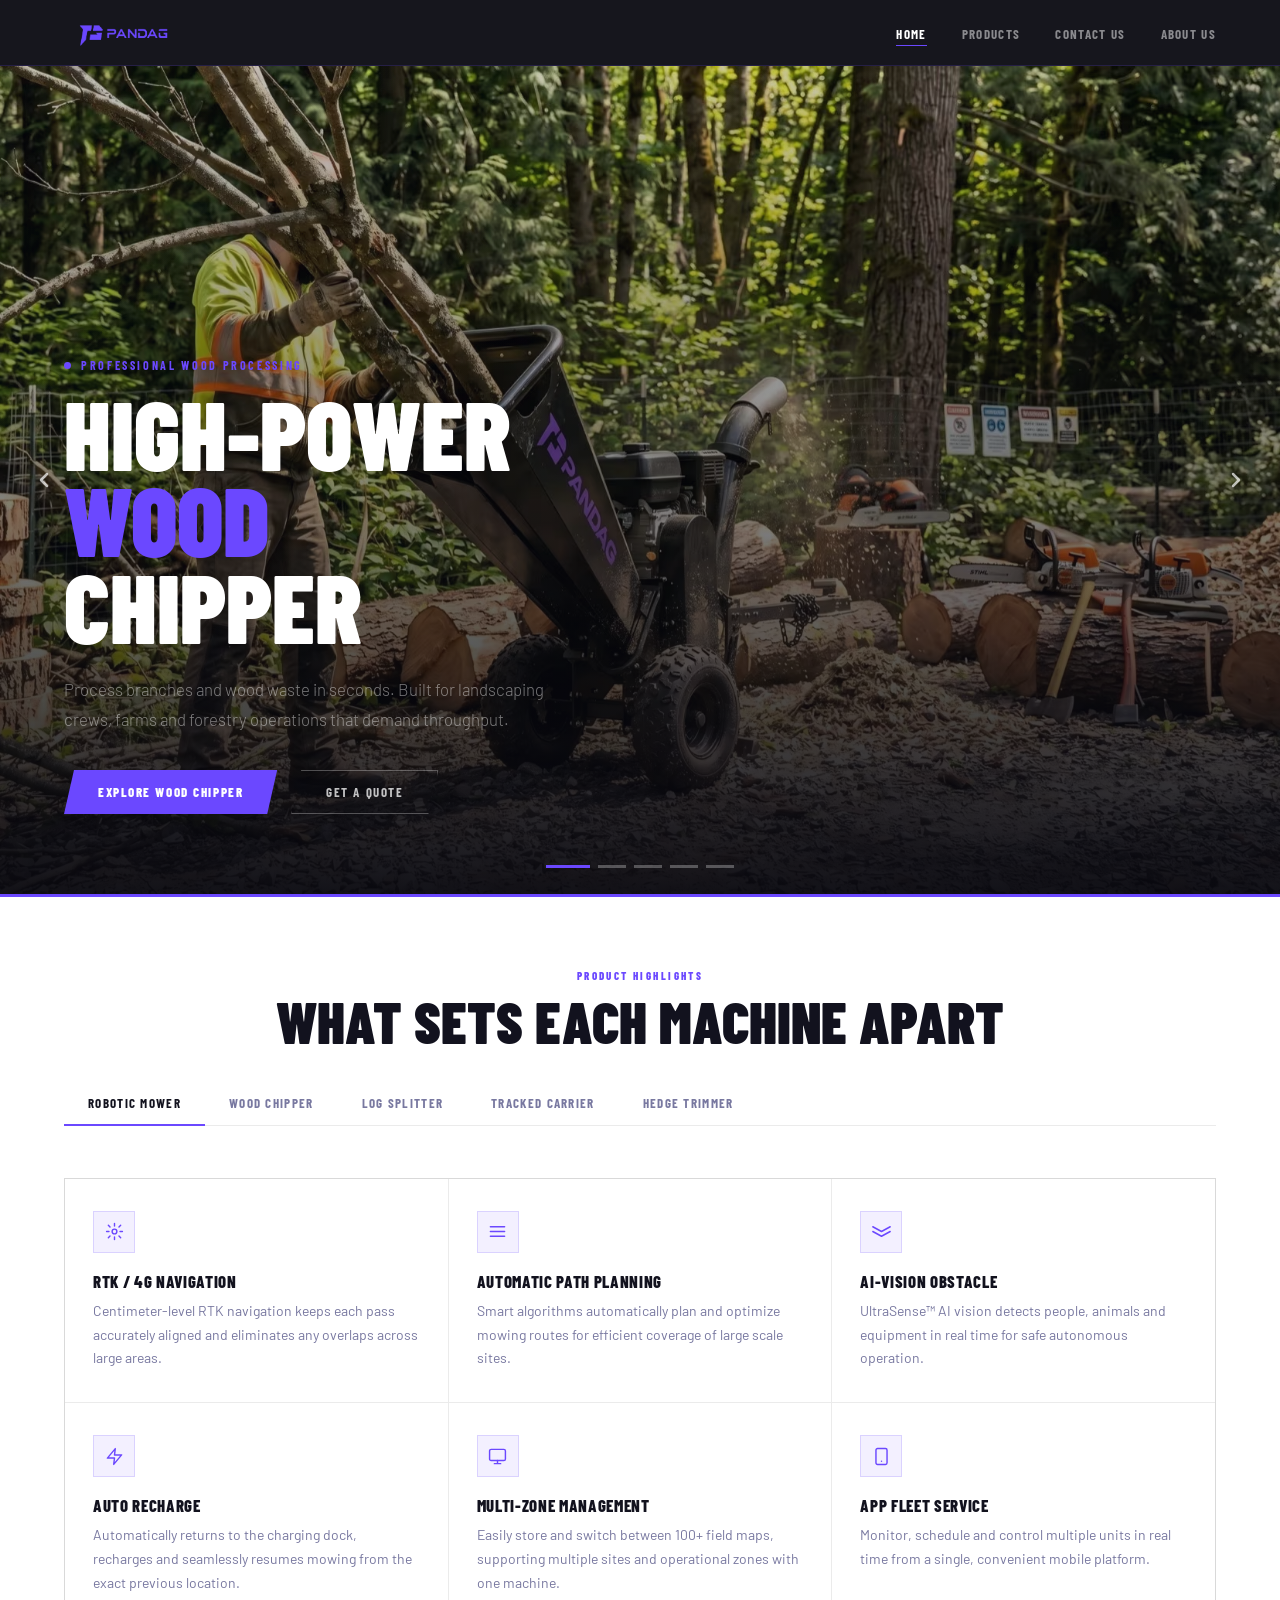
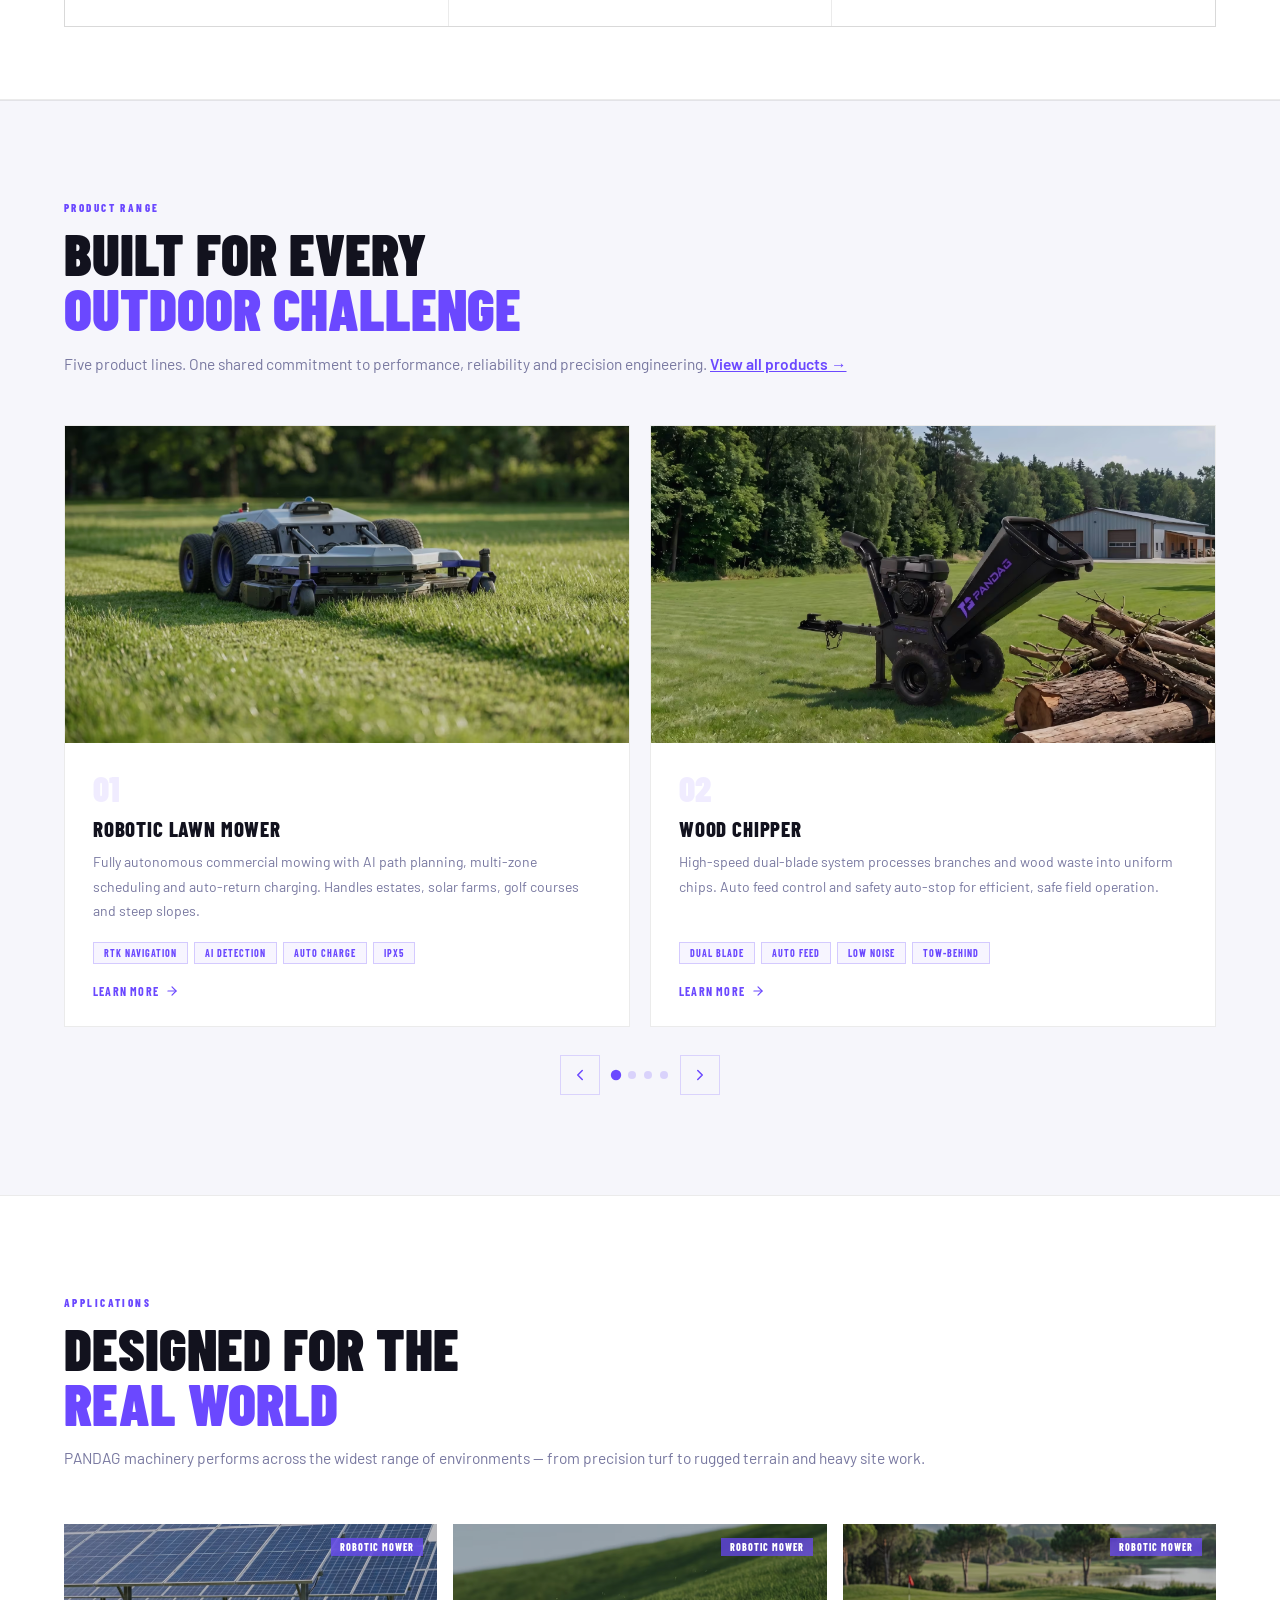
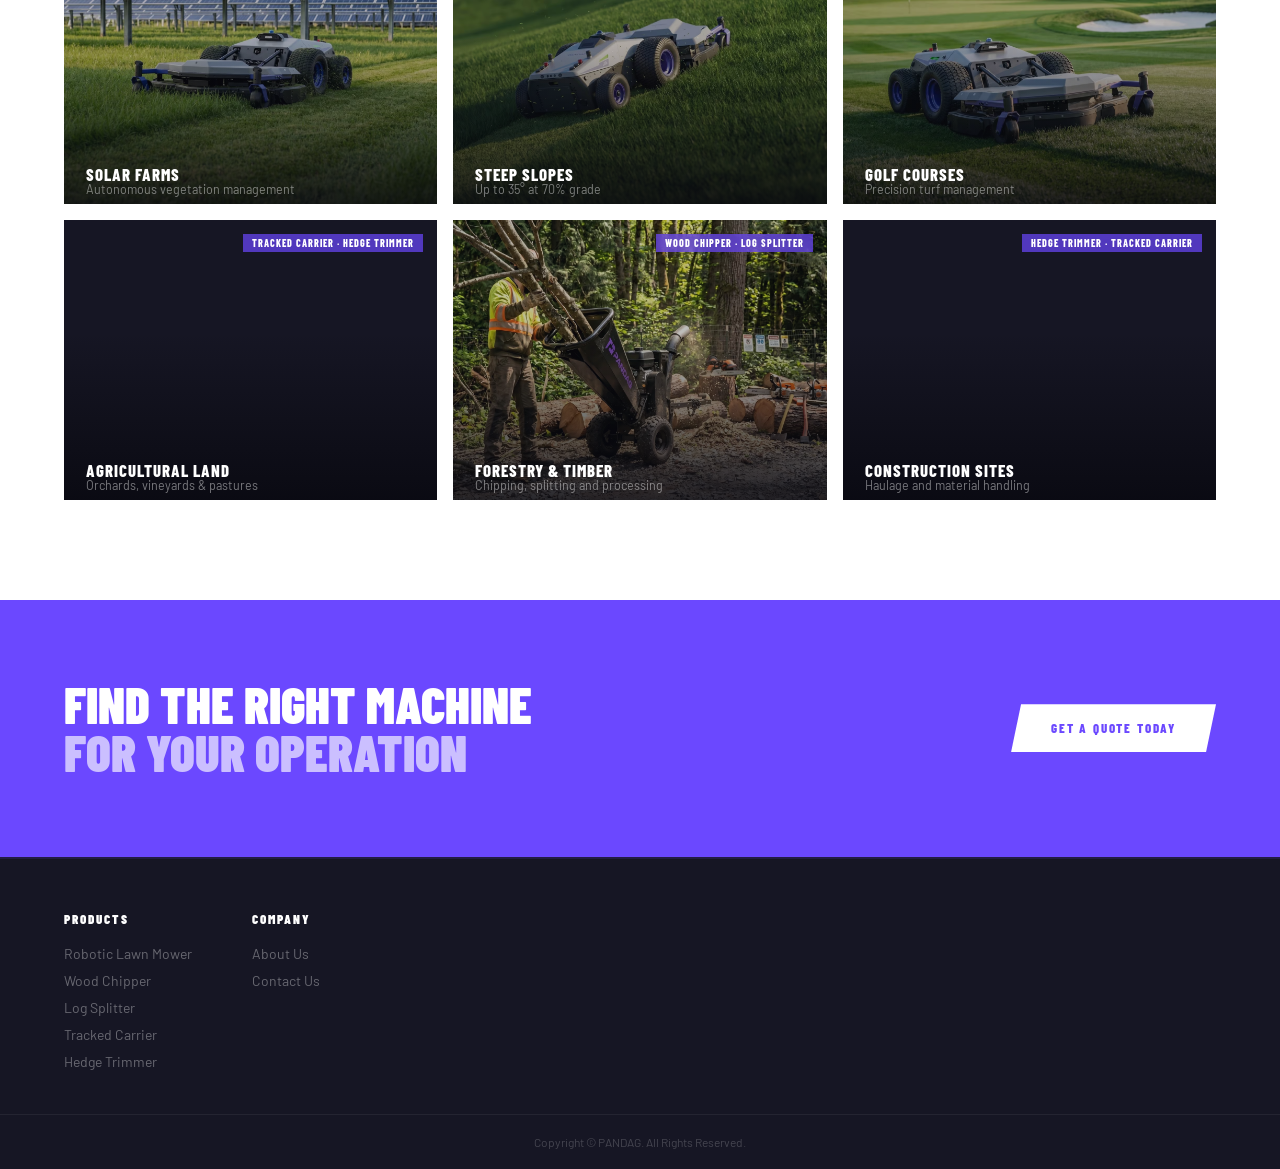
==== commit d71da83c: "Refactor product images and descriptions: updated <img> tags to <picture> elements for better respon" ====
--- a/index.html
+++ b/index.html
@@ -775,7 +775,11 @@
             <picture>
               <source type="image/avif" data-srcset="images/3.avif" />
               <source type="image/webp" data-srcset="images/3.webp" />
-              <img data-src="images/3.jpg" alt="Intelligent Robotic Mowing" decoding="async" />
+              <img
+                data-src="images/3.jpg"
+                alt="Intelligent Robotic Mowing"
+                decoding="async"
+              />
             </picture>
           </div>
           <div class="hero-overlay"></div>
@@ -805,7 +809,11 @@
             <picture>
               <source type="image/avif" data-srcset="images/4.avif" />
               <source type="image/webp" data-srcset="images/4.webp" />
-              <img data-src="images/4.jpg" alt="Hydraulic Log Splitter" decoding="async" />
+              <img
+                data-src="images/4.jpg"
+                alt="Hydraulic Log Splitter"
+                decoding="async"
+              />
             </picture>
           </div>
           <div class="hero-overlay"></div>
@@ -838,7 +846,11 @@
             <picture>
               <source type="image/avif" data-srcset="images/2.avif" />
               <source type="image/webp" data-srcset="images/2.webp" />
-              <img data-src="images/2.jpg" alt="Full-Terrain Tracked Carrier" decoding="async" />
+              <img
+                data-src="images/2.jpg"
+                alt="Full-Terrain Tracked Carrier"
+                decoding="async"
+              />
             </picture>
           </div>
           <div class="hero-overlay"></div>
@@ -870,7 +882,11 @@
             <picture>
               <source type="image/avif" data-srcset="images/1.avif" />
               <source type="image/webp" data-srcset="images/1.webp" />
-              <img data-src="images/1.jpg" alt="Professional Hedge Trimmer" decoding="async" />
+              <img
+                data-src="images/1.jpg"
+                alt="Professional Hedge Trimmer"
+                decoding="async"
+              />
             </picture>
           </div>
           <div class="hero-overlay"></div>
@@ -1661,50 +1677,16 @@
                 <picture>
                   <source type="image/avif" srcset="images/8.avif" />
                   <source type="image/webp" srcset="images/8.webp" />
-                  <img src="images/8.jpg" alt="Log Splitter" loading="lazy" decoding="async" />
+                  <img
+                    src="images/8.jpg"
+                    alt="Robotic Lawn Mower"
+                    loading="lazy"
+                    decoding="async"
+                  />
                 </picture>
               </div>
               <div class="product-body">
                 <div class="product-num">01</div>
-                <div class="product-name">Log Splitter</div>
-                <div class="product-desc">
-                  High-force hydraulic cylinder splits large-diameter logs in
-                  one stroke. Two-hand safety interlock, horizontal and vertical
-                  modes, fast cycle time.
-                </div>
-                <div class="product-tags">
-                  <span class="tag">Hydraulic Drive</span
-                  ><span class="tag">Safety Interlock</span
-                  ><span class="tag">Dual Mode</span
-                  ><span class="tag">Towable</span>
-                </div>
-                <a href="products.html" class="product-cta"
-                  >Learn more
-                  <svg
-                    viewBox="0 0 24 24"
-                    fill="none"
-                    stroke="currentColor"
-                    stroke-width="2"
-                    stroke-linecap="round"
-                    stroke-linejoin="round"
-                  >
-                    <line x1="5" y1="12" x2="19" y2="12" />
-                    <polyline points="12 5 19 12 12 19" /></svg
-                ></a>
-              </div>
-            </div>
-
-            <!-- images/6 -->
-            <div class="product-card">
-              <div class="product-img-wrap">
-                <picture>
-                  <source type="image/avif" srcset="images/6.avif" />
-                  <source type="image/webp" srcset="images/6.webp" />
-                  <img src="images/6.jpg" alt="Robotic Mower" loading="lazy" decoding="async" />
-                </picture>
-              </div>
-              <div class="product-body">
-                <div class="product-num">02</div>
                 <div class="product-name">Robotic Lawn Mower</div>
                 <div class="product-desc">
                   Fully autonomous commercial mowing with AI path planning,
@@ -1733,13 +1715,62 @@
               </div>
             </div>
 
+            <!-- images/6 -->
+            <div class="product-card">
+              <div class="product-img-wrap">
+                <picture>
+                  <source type="image/avif" srcset="images/6.avif" />
+                  <source type="image/webp" srcset="images/6.webp" />
+                  <img
+                    src="images/6.jpg"
+                    alt="Robotic Mower"
+                    loading="lazy"
+                    decoding="async"
+                  />
+                </picture>
+              </div>
+              <div class="product-body">
+                <div class="product-num">02</div>
+                <div class="product-name">Wood Chipper</div>
+                <div class="product-desc">
+                  High-speed dual-blade system processes branches and wood waste
+                  into uniform chips. Auto feed control and safety auto-stop for
+                  efficient, safe field operation.
+                </div>
+                <div class="product-tags">
+                  <span class="tag">Dual Blade</span
+                  ><span class="tag">Auto Feed</span
+                  ><span class="tag">Low Noise</span
+                  ><span class="tag">Tow-Behind</span>
+                </div>
+                <a href="products.html" class="product-cta"
+                  >Learn more
+                  <svg
+                    viewBox="0 0 24 24"
+                    fill="none"
+                    stroke="currentColor"
+                    stroke-width="2"
+                    stroke-linecap="round"
+                    stroke-linejoin="round"
+                  >
+                    <line x1="5" y1="12" x2="19" y2="12" />
+                    <polyline points="12 5 19 12 12 19" /></svg
+                ></a>
+              </div>
+            </div>
+
             <!-- images/4 -->
             <div class="product-card">
               <div class="product-img-wrap">
                 <picture>
                   <source type="image/avif" srcset="images/4.avif" />
                   <source type="image/webp" srcset="images/4.webp" />
-                  <img src="images/4.jpg" alt="Log Splitter" loading="lazy" decoding="async" />
+                  <img
+                    src="images/4.jpg"
+                    alt="Log Splitter"
+                    loading="lazy"
+                    decoding="async"
+                  />
                 </picture>
               </div>
               <div class="product-body">
@@ -1778,22 +1809,27 @@
                 <picture>
                   <source type="image/avif" srcset="images/7.avif" />
                   <source type="image/webp" srcset="images/7.webp" />
-                  <img src="images/7.jpg" alt="Wood Chipper" loading="lazy" decoding="async" />
+                  <img
+                    src="images/7.jpg"
+                    alt="Wood Chipper"
+                    loading="lazy"
+                    decoding="async"
+                  />
                 </picture>
               </div>
               <div class="product-body">
                 <div class="product-num">04</div>
-                <div class="product-name">Wood Chipper</div>
+                <div class="product-name">Tracked Carrier</div>
                 <div class="product-desc">
-                  High-speed dual-blade system processes branches and wood waste
-                  into uniform chips. Auto feed control and safety auto-stop for
-                  efficient, safe field operation.
+                  Wide rubber track chassis with steep-grade climbing,
+                  anti-rollover stability and optional wireless remote control.
+                  Electric drive for zero-emission operation.
                 </div>
                 <div class="product-tags">
-                  <span class="tag">High Throughput</span
-                  ><span class="tag">Auto Feed</span
-                  ><span class="tag">Low Noise</span
-                  ><span class="tag">Tow-Behind</span>
+                  <span class="tag">All-Terrain</span
+                  ><span class="tag">Remote OP</span
+                  ><span class="tag">Anti-Rollover</span
+                  ><span class="tag">Electric</span>
                 </div>
                 <a href="products.html" class="product-cta"
                   >Learn more
@@ -1817,22 +1853,27 @@
                 <picture>
                   <source type="image/avif" srcset="images/9.avif" />
                   <source type="image/webp" srcset="images/9.webp" />
-                  <img src="images/9.jpg" alt="Tracked Carrier" loading="lazy" decoding="async" />
+                  <img
+                    src="images/9.jpg"
+                    alt="Hedge Trimmer"
+                    loading="lazy"
+                    decoding="async"
+                  />
                 </picture>
               </div>
               <div class="product-body">
                 <div class="product-num">05</div>
-                <div class="product-name">Tracked Carrier</div>
+                <div class="product-name">Hedge Trimmer</div>
                 <div class="product-desc">
-                  Wide rubber tracks conquer hillsides, mud and rough terrain.
-                  Optional remote control, anti-rollover stability and
-                  high-capacity flat bed for any payload.
+                  Extended reach boom trimmer with multi-angle cutting head.
+                  Electric drive, remote joystick control and tracked base for
+                  slopes, verges and roadside work.
                 </div>
                 <div class="product-tags">
-                  <span class="tag">All-Terrain</span
-                  ><span class="tag">Remote Op.</span
-                  ><span class="tag">Anti-Rollover</span
-                  ><span class="tag">Electric</span>
+                  <span class="tag">Extended Reach</span
+                  ><span class="tag">Multi-Angle</span
+                  ><span class="tag">Electric</span
+                  ><span class="tag">Remote Control</span>
                 </div>
                 <a href="products.html" class="product-cta"
                   >Learn more
@@ -1896,7 +1937,13 @@
           <picture>
             <source type="image/avif" srcset="images/10.avif" />
             <source type="image/webp" srcset="images/10.webp" />
-            <img class="scenario-photo" src="images/10.jpg" alt="Solar Farms" loading="lazy" decoding="async" />
+            <img
+              class="scenario-photo"
+              src="images/10.jpg"
+              alt="Solar Farms"
+              loading="lazy"
+              decoding="async"
+            />
           </picture>
           <div class="scenario-overlay"></div>
           <div class="scenario-badge">Robotic Mower</div>
@@ -1907,7 +1954,13 @@
           <picture>
             <source type="image/avif" srcset="images/13.avif" />
             <source type="image/webp" srcset="images/13.webp" />
-            <img class="scenario-photo" src="images/13.jpg" alt="Steep Slopes" loading="lazy" decoding="async" />
+            <img
+              class="scenario-photo"
+              src="images/13.jpg"
+              alt="Steep Slopes"
+              loading="lazy"
+              decoding="async"
+            />
           </picture>
           <div class="scenario-overlay"></div>
           <div class="scenario-badge">Robotic Mower</div>
@@ -1918,7 +1971,13 @@
           <picture>
             <source type="image/avif" srcset="images/11.avif" />
             <source type="image/webp" srcset="images/11.webp" />
-            <img class="scenario-photo" src="images/11.jpg" alt="Golf Courses" loading="lazy" decoding="async" />
+            <img
+              class="scenario-photo"
+              src="images/11.jpg"
+              alt="Golf Courses"
+              loading="lazy"
+              decoding="async"
+            />
           </picture>
           <div class="scenario-overlay"></div>
           <div class="scenario-badge">Robotic Mower</div>
